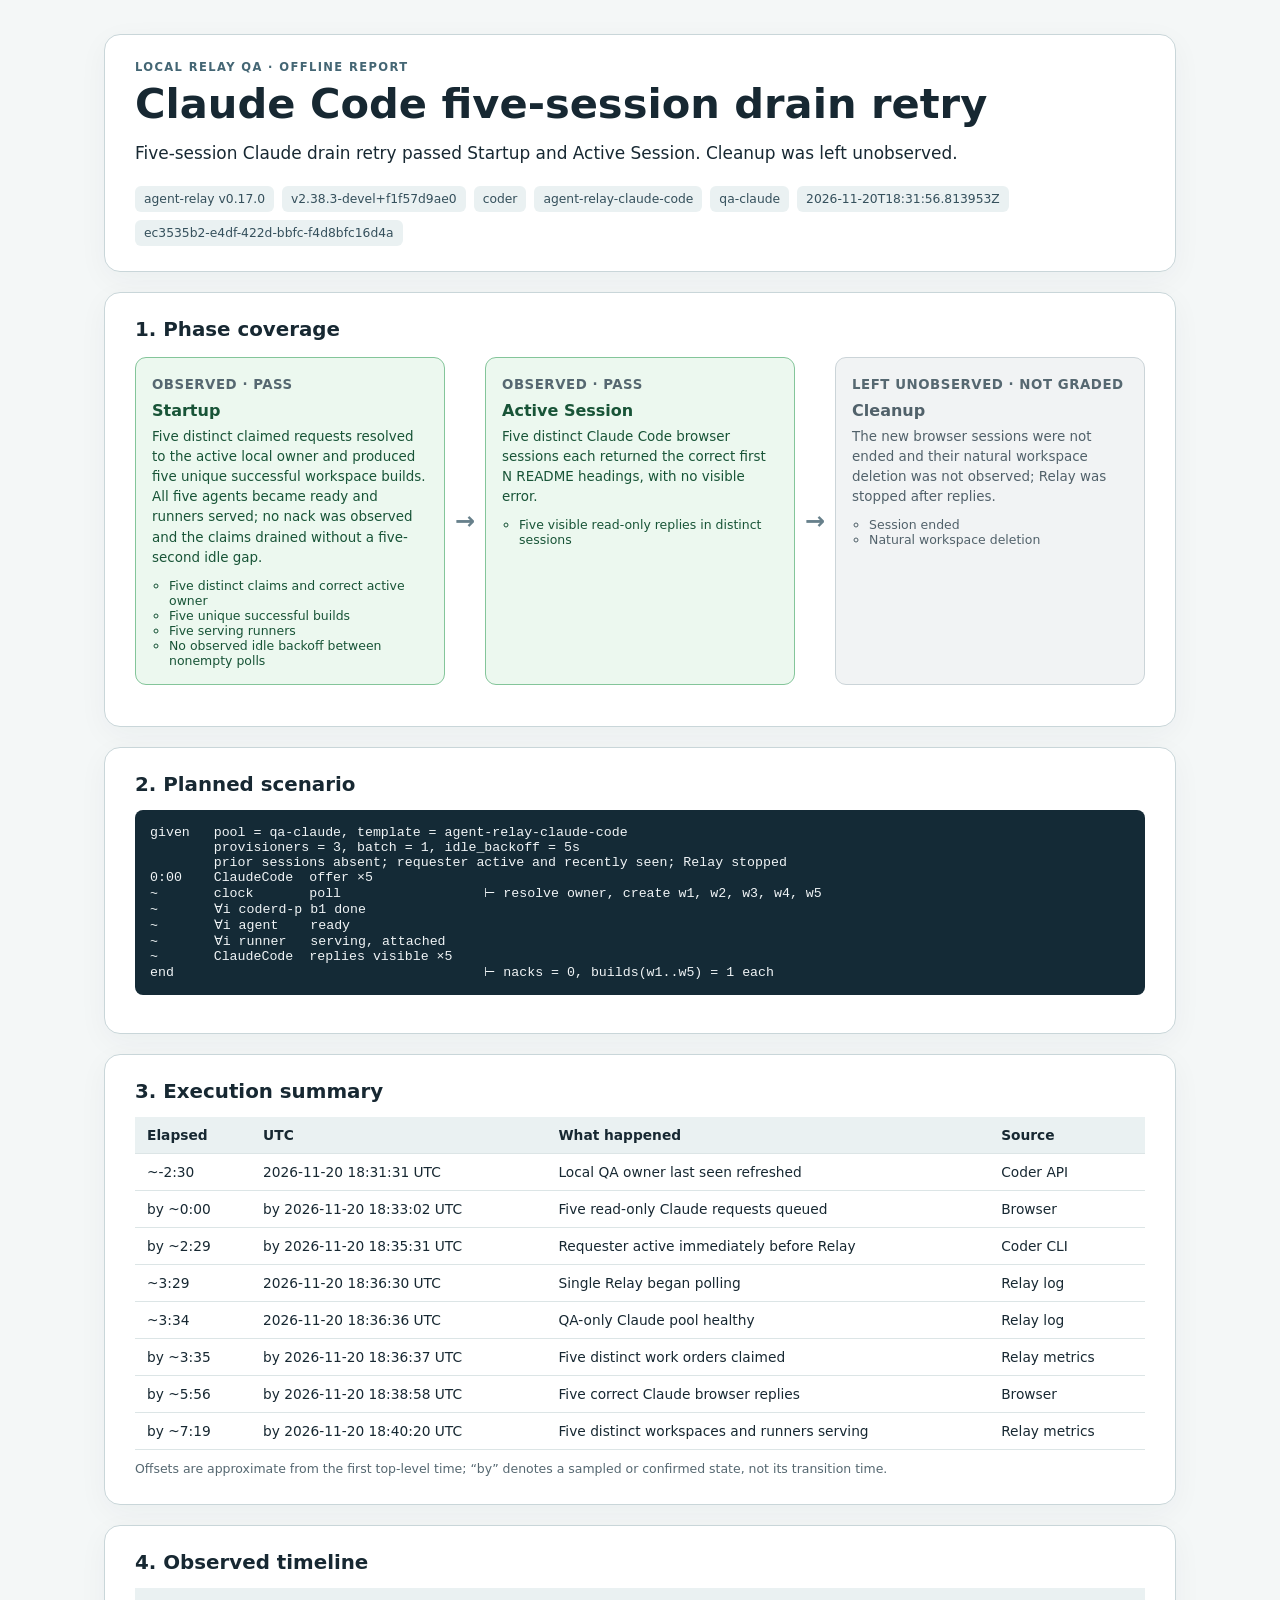
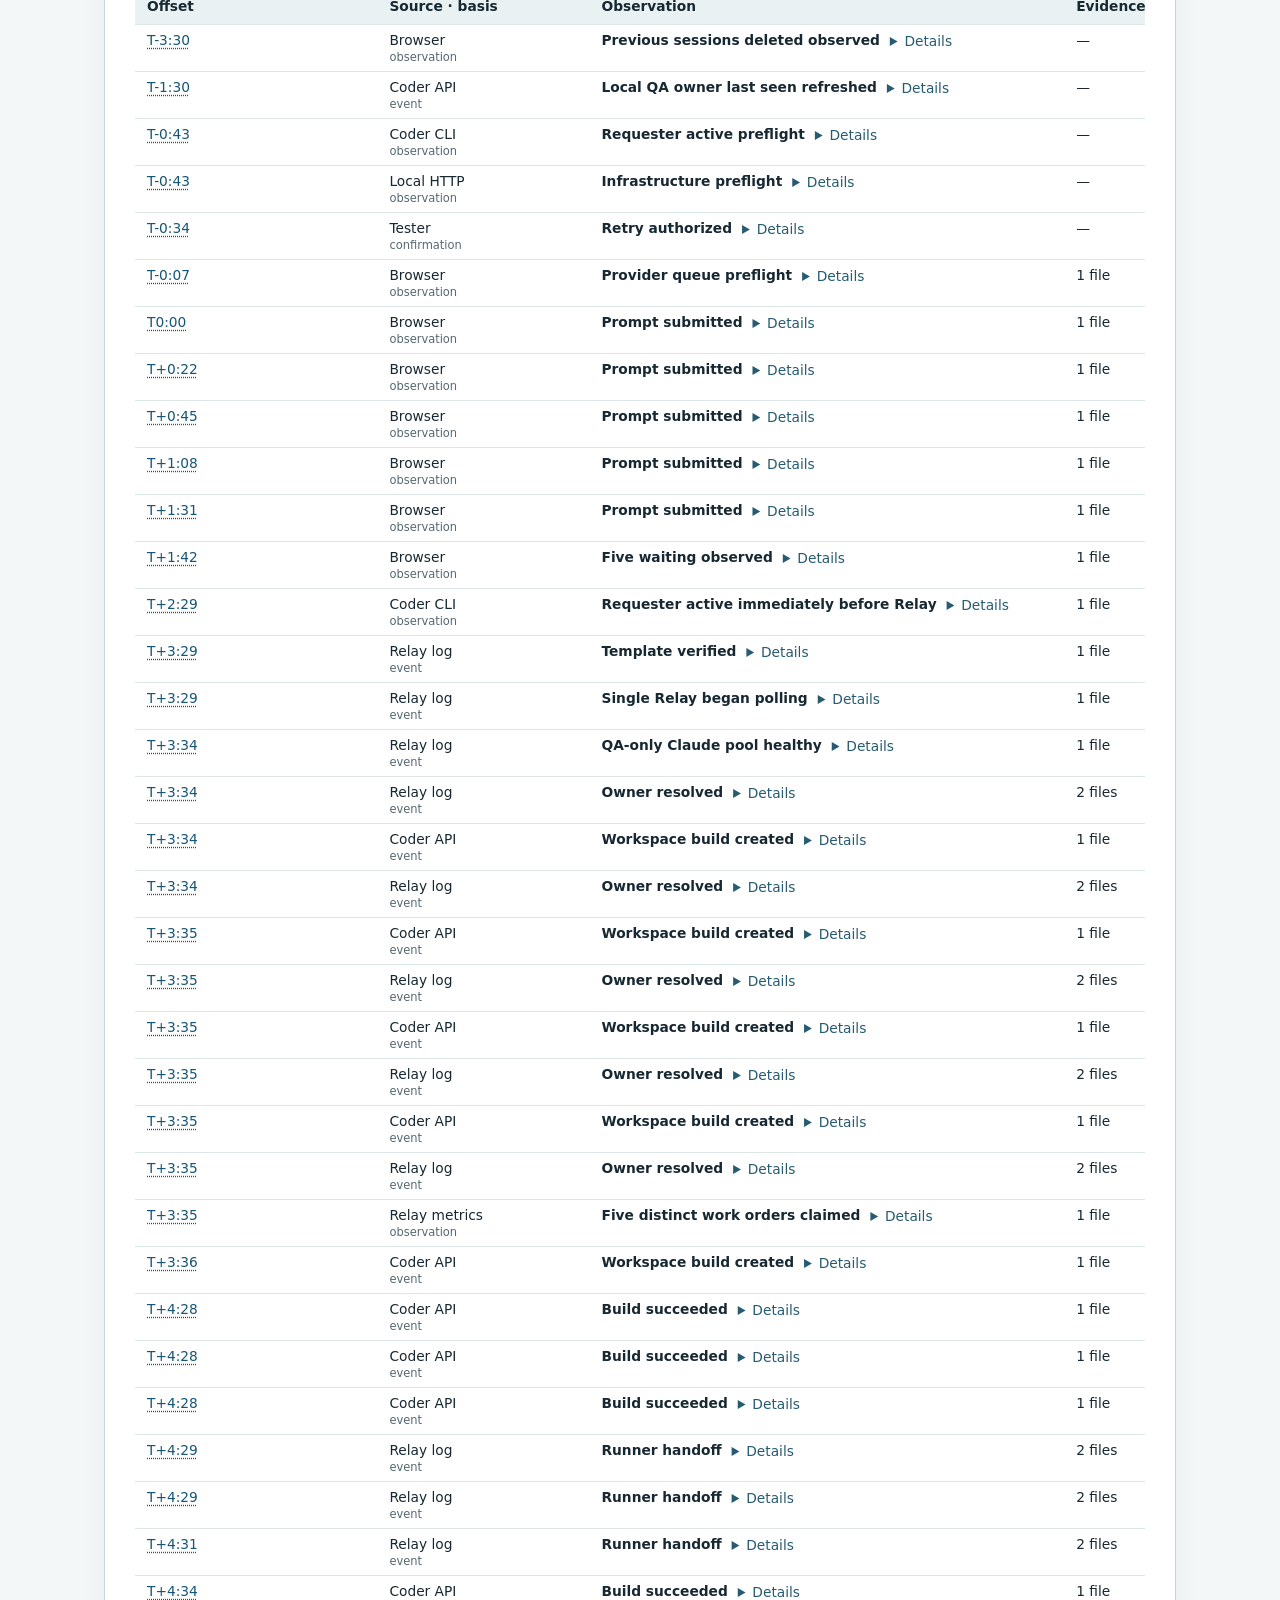
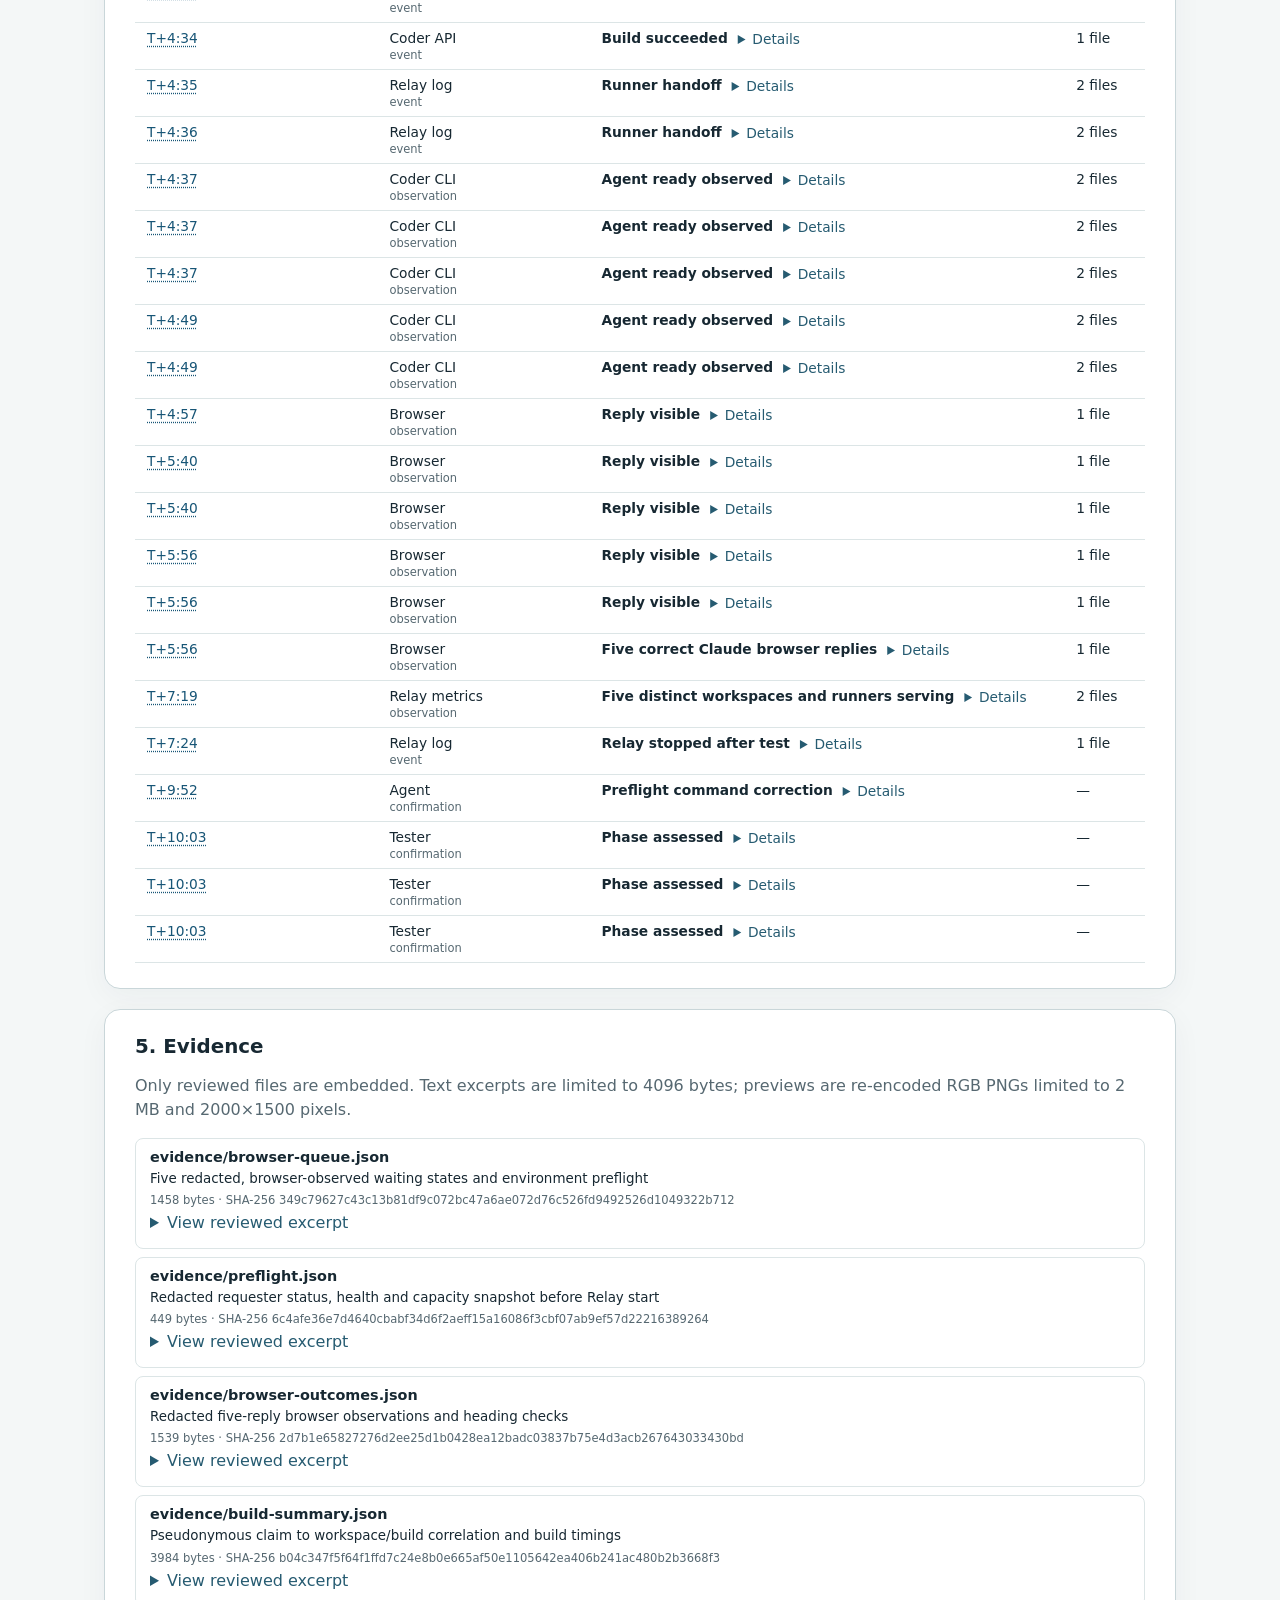
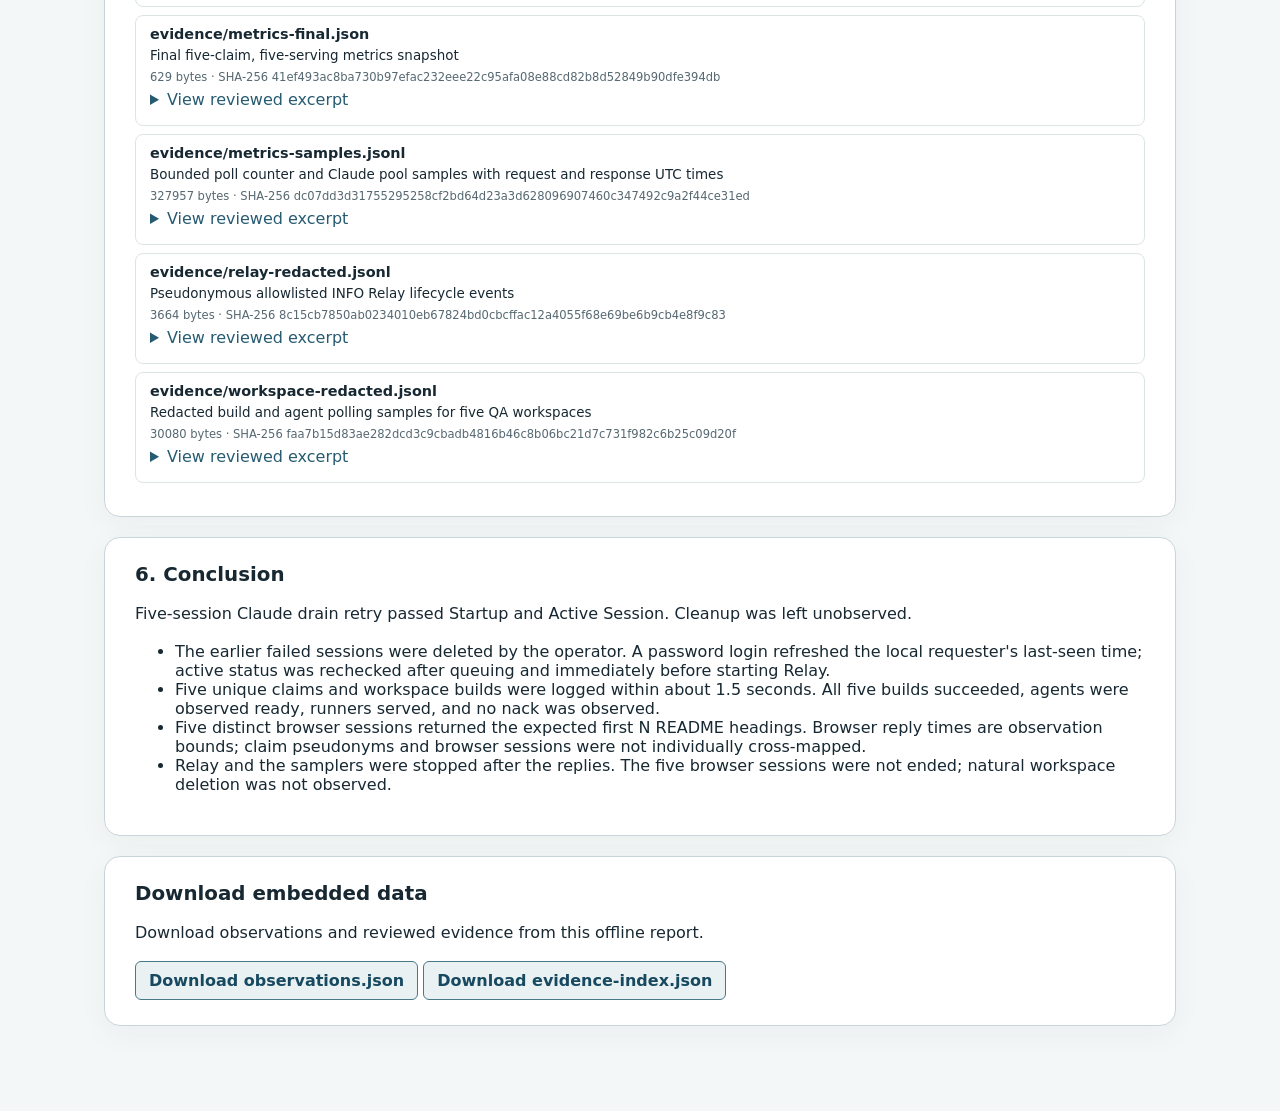
==== local-reports/2026-11-20/steven/ec3535b2-e4df-422d-bbfc-f4d8bfc16d4a/report.html @ 490b318b "test(local-reports): record passing five-session Claude retry Generated by Coder Agents on behalf of" ====
<!doctype html>
<html lang="en">
<head>
<meta charset="utf-8">
<meta name="viewport" content="width=device-width, initial-scale=1">
<meta name="color-scheme" content="light">
<meta http-equiv="Content-Security-Policy" content="default-src 'none'; img-src data:; style-src 'unsafe-inline'; script-src 'unsafe-inline'; connect-src 'none'; base-uri 'none'; form-action 'none'">
<title>Claude Code five-session drain retry · Local Relay QA</title>
<style>
:root{font-family:system-ui,-apple-system,BlinkMacSystemFont,"Segoe UI",sans-serif;color:#172832;background:#f4f7f7}
*{box-sizing:border-box}body{margin:0}main{max-width:1120px;padding:34px 24px 90px;margin:auto}
h1{font-size:clamp(1.8rem,3.5vw,2.6rem);line-height:1.15;margin:.35rem 0}h2{font-size:1.24rem;margin:0 0 14px}h3{font-size:1rem;margin:0 0 8px}p{line-height:1.5}small,.muted{color:#566871}.eyebrow{text-transform:uppercase;letter-spacing:.12em;color:#446674;font-weight:750;font-size:.72rem}
.hero,.panel{border:1px solid #c9d6d9;border-radius:16px;background:#fff;padding:25px 30px;box-shadow:0 8px 30px #1737470b}.panel{margin-top:20px}.lead{font-size:1.06rem;margin:14px 0 0}.meta{display:flex;gap:8px;flex-wrap:wrap;margin-top:19px}.meta span{font-size:.77rem;border-radius:6px;background:#eaf1f2;color:#35505c;padding:6px 9px}
.phase-flow{list-style:none;display:flex;align-items:stretch;gap:10px;padding:0;margin:16px 0}.phase-card{flex:1;min-width:0;padding:16px;border:1px solid;border-radius:11px}.phase-card.pass{background:#ecf8ef;border-color:#84c59a;color:#185437}.phase-card.unobserved{background:#f1f3f4;border-color:#cbd4d8;color:#51616a}.phase-card.warning{background:#fff8e8;border-color:#d5b879;color:#665119}.phase-card.fail{background:#fff0ee;border-color:#de9c94;color:#812d26}.phase-card h3{margin:8px 0 7px}.phase-card p{margin:0 0 10px;font-size:.84rem}.phase-card ul{padding-left:17px;margin:5px 0 0;font-size:.78rem}.phase-card small{text-transform:uppercase;font-weight:700;letter-spacing:.04em}.phase-arrow{align-self:center;color:#67808b;font-size:1.5rem;font-weight:700}
pre{white-space:pre-wrap;overflow-wrap:anywhere;padding:15px;border-radius:8px;background:#edf2f3;font-size:.83rem}.spec{background:#142a36;color:#f0f4f6}.spec-unobserved{display:block;margin:4px -8px 0;padding:6px 8px 6px 4px;background:#344550;border-left:4px solid #b4c5ce}.table-wrap{overflow-x:auto}table{width:100%;border-collapse:collapse;min-width:680px;font-size:.86rem}th{text-align:left;background:#eaf1f2}th,td{padding:10px 12px;border-bottom:1px solid #dce5e6;vertical-align:top}td.time{font-variant-numeric:tabular-nums;white-space:nowrap}details{margin:6px 0}details summary{cursor:pointer;color:#265b71}details p{font-size:.83rem;margin:8px 0;overflow-wrap:anywhere}.timeline-table{table-layout:fixed;min-width:920px}.timeline-table td{padding:7px 12px;overflow-wrap:anywhere}.timeline-table td.time{white-space:nowrap}.timeline-table time{color:#175576;cursor:help;text-decoration:underline dotted;text-underline-offset:3px}.timeline-table details{display:inline-block;margin:0 0 0 10px;vertical-align:middle}.timeline-table details[open]{display:block;margin:7px 0 0}.evidence-item{border:1px solid #dce5e6;border-radius:8px;padding:10px 14px;margin:8px 0;overflow-wrap:anywhere}.evidence-item h3{margin:0 0 4px;font-size:.9rem}.evidence-item p{margin:4px 0;font-size:.84rem}.evidence-item .hash{display:block;font-size:.72rem;overflow-wrap:anywhere}.evidence-item img{display:block;max-width:100%;max-height:400px;height:auto;object-fit:contain;margin-top:8px}.evidence-item pre{max-height:360px;overflow:auto}.timing-note{font-size:.78rem;color:#566871;margin:10px 0 0}.button{border:1px solid #497889;border-radius:6px;background:#eaf1f2;color:#174960;font:inherit;font-weight:650;padding:9px 13px;cursor:pointer}.button:focus-visible{outline:3px solid #db9c13;outline-offset:2px}
@media(max-width:760px){main{padding:16px 12px 40px}.hero,.panel{padding:18px}.phase-flow{flex-direction:column}.phase-arrow{transform:rotate(90deg)}}
</style>
</head>
<body><main>
<header class="hero"><div class="eyebrow">Local Relay QA · offline report</div><h1>Claude Code five-session drain retry</h1><p class="lead">Five-session Claude drain retry passed Startup and Active Session. Cleanup was left unobserved.</p><div class="meta"><span>agent-relay v0.17.0</span><span>v2.38.3-devel+f1f57d9ae0</span><span>coder</span><span>agent-relay-claude-code</span><span>qa-claude</span><span>2026-11-20T18:31:56.813953Z</span><span>ec3535b2-e4df-422d-bbfc-f4d8bfc16d4a</span></div></header>
<section class="panel" aria-labelledby="phases-title"><h2 id="phases-title">1. Phase coverage</h2><ol class="phase-flow"><li class="phase-card pass"><small>observed · Pass</small><h3>Startup</h3><p>Five distinct claimed requests resolved to the active local owner and produced five unique successful workspace builds. All five agents became ready and runners served; no nack was observed and the claims drained without a five-second idle gap.</p><ul><li>Five distinct claims and correct active owner</li><li>Five unique successful builds</li><li>Five serving runners</li><li>No observed idle backoff between nonempty polls</li></ul></li>
<li class="phase-arrow" aria-hidden="true">→</li>
<li class="phase-card pass"><small>observed · Pass</small><h3>Active Session</h3><p>Five distinct Claude Code browser sessions each returned the correct first N README headings, with no visible error.</p><ul><li>Five visible read-only replies in distinct sessions</li></ul></li>
<li class="phase-arrow" aria-hidden="true">→</li>
<li class="phase-card unobserved"><small>left unobserved · Not graded</small><h3>Cleanup</h3><p>The new browser sessions were not ended and their natural workspace deletion was not observed; Relay was stopped after replies.</p><ul><li>Session ended</li><li>Natural workspace deletion</li></ul></li></ol></section>
<section class="panel" aria-labelledby="spec-title"><h2 id="spec-title">2. Planned scenario</h2><pre class="spec">given   pool = qa-claude, template = agent-relay-claude-code
        provisioners = 3, batch = 1, idle_backoff = 5s
        prior sessions absent; requester active and recently seen; Relay stopped
0:00    ClaudeCode  offer ×5
~       clock       poll                  ⊢ resolve owner, create w1, w2, w3, w4, w5
~       ∀i coderd-p b1 done
~       ∀i agent    ready
~       ∀i runner   serving, attached
~       ClaudeCode  replies visible ×5
end                                       ⊢ nacks = 0, builds(w1..w5) = 1 each</pre></section>
<section class="panel" aria-labelledby="execution-title"><h2 id="execution-title">3. Execution summary</h2><div class="table-wrap"><table><thead><tr><th scope="col">Elapsed</th><th scope="col">UTC</th><th scope="col">What happened</th><th scope="col">Source</th></tr></thead><tbody><tr><td>~-2:30</td><td class="time">2026-11-20 18:31:31 UTC</td><td>Local QA owner last seen refreshed</td><td>Coder API</td></tr>
<tr><td>by ~0:00</td><td class="time">by 2026-11-20 18:33:02 UTC</td><td>Five read-only Claude requests queued</td><td>Browser</td></tr>
<tr><td>by ~2:29</td><td class="time">by 2026-11-20 18:35:31 UTC</td><td>Requester active immediately before Relay</td><td>Coder CLI</td></tr>
<tr><td>~3:29</td><td class="time">2026-11-20 18:36:30 UTC</td><td>Single Relay began polling</td><td>Relay log</td></tr>
<tr><td>~3:34</td><td class="time">2026-11-20 18:36:36 UTC</td><td>QA-only Claude pool healthy</td><td>Relay log</td></tr>
<tr><td>by ~3:35</td><td class="time">by 2026-11-20 18:36:37 UTC</td><td>Five distinct work orders claimed</td><td>Relay metrics</td></tr>
<tr><td>by ~5:56</td><td class="time">by 2026-11-20 18:38:58 UTC</td><td>Five correct Claude browser replies</td><td>Browser</td></tr>
<tr><td>by ~7:19</td><td class="time">by 2026-11-20 18:40:20 UTC</td><td>Five distinct workspaces and runners serving</td><td>Relay metrics</td></tr></tbody></table></div><p class="timing-note">Offsets are approximate from the first top-level time; “by” denotes a sampled or confirmed state, not its transition time.</p></section>
<section class="panel" aria-labelledby="timeline-title"><h2 id="timeline-title">4. Observed timeline</h2><div class="table-wrap"><table class="timeline-table"><colgroup><col style="width:24%"><col style="width:21%"><col style="width:47%"><col style="width:8%"></colgroup><thead><tr><th scope="col">Offset</th><th scope="col">Source · basis</th><th scope="col">Observation</th><th scope="col">Evidence</th></tr></thead><tbody><tr><td class="time"><time datetime="2026-11-20T18:29:32Z" title="2026-11-20T18:29:32Z" aria-label="T-3:30, observation timestamp 2026-11-20T18:29:32Z">T-3:30</time></td><td class="source">Browser<br><small>observation</small></td><td><strong>Previous sessions deleted observed</strong><details><summary>Details</summary><p>Operator reported deleting the five prior failed sessions; full unfiltered Active list showed zero sessions, Archived list contained only one unrelated older session. Provider queue API was not inspected.</p><p>Evidence: No separate artifact</p><p>Source at: 2026-11-20T18:29:32Z</p><p>Recorded at: 2026-11-20T18:32:18.743858Z</p><p>Source key: browser_gui</p></details></td><td class="evidence-count">—</td></tr>
<tr><td class="time"><time datetime="2026-11-20T18:31:31.507006Z" title="2026-11-20T18:31:31.507006Z" aria-label="T-1:30, event timestamp 2026-11-20T18:31:31.507006Z">T-1:30</time></td><td class="source">Coder API<br><small>event</small></td><td><strong>Local QA owner last seen refreshed</strong><details><summary>Details</summary><p>A local-only generated password reset and password login activated the dormant QA user and updated last_seen_at; ephemeral login session logged out without exposing credentials.</p><p>Evidence: No separate artifact</p><p>Source at: 2026-11-20T18:31:31.507006Z</p><p>Recorded at: 2026-11-20T18:32:18.845179Z</p><p>Source key: coder_api</p></details></td><td class="evidence-count">—</td></tr>
<tr><td class="time"><time datetime="2026-11-20T18:32:18.945110Z" title="2026-11-20T18:32:18.945110Z" aria-label="T-0:43, observation timestamp 2026-11-20T18:32:18.945110Z">T-0:43</time></td><td class="source">Coder CLI<br><small>observation</small></td><td><strong>Requester active preflight</strong><details><summary>Details</summary><p>Local QA requester status active, last_seen_at less than three minutes old, member of coder organization; exact status observation time is this record time.</p><p>Evidence: No separate artifact</p><p>Source at: 2026-11-20T18:32:18.945110Z</p><p>Recorded at: 2026-11-20T18:32:18.945110Z</p><p>Source key: coder_cli</p></details></td><td class="evidence-count">—</td></tr>
<tr><td class="time"><time datetime="2026-11-20T18:32:19.043933Z" title="2026-11-20T18:32:19.043933Z" aria-label="T-0:43, observation timestamp 2026-11-20T18:32:19.043933Z">T-0:43</time></td><td class="source">Local HTTP<br><small>observation</small></td><td><strong>Infrastructure preflight</strong><details><summary>Details</summary><p>Local coderd healthz HTTP 200, three idle Docker provisioners, zero QA template workspaces, v0.17.0 release binary checksum verified; Relay remains stopped.</p><p>Evidence: No separate artifact</p><p>Source at: 2026-11-20T18:32:19.043933Z</p><p>Recorded at: 2026-11-20T18:32:19.043933Z</p><p>Source key: local_http</p></details></td><td class="evidence-count">—</td></tr>
<tr><td class="time"><time datetime="2026-11-20T18:32:27.760256Z" title="2026-11-20T18:32:27.760256Z" aria-label="T-0:34, confirmation timestamp 2026-11-20T18:32:27.760256Z">T-0:34</time></td><td class="source">Tester<br><small>confirmation</small></td><td><strong>Retry authorized</strong><details><summary>Details</summary><p>Steven requested a repeat five-session QA run after the dormant-owner failure, authorized stopping prior failed sessions, deleted those sessions himself, and approved resetting and logging in as the local QA user.</p><p>Evidence: No separate artifact</p><p>Source at: 2026-11-20T18:32:27.760256Z</p><p>Recorded at: 2026-11-20T18:32:27.760256Z</p><p>Source key: tester</p></details></td><td class="evidence-count">—</td></tr>
<tr><td class="time"><time datetime="2026-11-20T18:32:55Z" title="2026-11-20T18:32:55Z" aria-label="T-0:07, observation timestamp 2026-11-20T18:32:55Z">T-0:07</time></td><td class="source">Browser<br><small>observation</small></td><td><strong>Provider queue preflight</strong><details><summary>Details</summary><p>Unfiltered browser session list showed no active sessions; Steven-Testing and QA repository main selected, Relay stopped.</p><p>Evidence: evidence/browser-queue.json</p><p>Source at: 2026-11-20T18:32:55Z</p><p>Recorded at: 2026-11-20T18:35:19.266597Z</p><p>Source key: browser_gui</p></details></td><td class="evidence-count">1 file</td></tr>
<tr><td class="time"><time datetime="2026-11-20T18:33:02Z" title="2026-11-20T18:33:02Z" aria-label="T0:00, observation timestamp 2026-11-20T18:33:02Z">T0:00</time></td><td class="source">Browser<br><small>observation</small></td><td><strong>Prompt submitted</strong><details><summary>Details</summary><p>Read-only README heading request S1 was waiting by this browser observation; exact submission and provider receipt unknown.</p><p>Evidence: evidence/browser-queue.json</p><p>Source at: 2026-11-20T18:33:02Z</p><p>Recorded at: 2026-11-20T18:35:19.369604Z</p><p>Source key: browser_gui</p></details></td><td class="evidence-count">1 file</td></tr>
<tr><td class="time"><time datetime="2026-11-20T18:33:24Z" title="2026-11-20T18:33:24Z" aria-label="T+0:22, observation timestamp 2026-11-20T18:33:24Z">T+0:22</time></td><td class="source">Browser<br><small>observation</small></td><td><strong>Prompt submitted</strong><details><summary>Details</summary><p>Read-only README heading request S2 was waiting by this browser observation; exact submission and provider receipt unknown.</p><p>Evidence: evidence/browser-queue.json</p><p>Source at: 2026-11-20T18:33:24Z</p><p>Recorded at: 2026-11-20T18:35:19.472815Z</p><p>Source key: browser_gui</p></details></td><td class="evidence-count">1 file</td></tr>
<tr><td class="time"><time datetime="2026-11-20T18:33:47Z" title="2026-11-20T18:33:47Z" aria-label="T+0:45, observation timestamp 2026-11-20T18:33:47Z">T+0:45</time></td><td class="source">Browser<br><small>observation</small></td><td><strong>Prompt submitted</strong><details><summary>Details</summary><p>Read-only README heading request S3 was waiting by this browser observation; exact submission and provider receipt unknown.</p><p>Evidence: evidence/browser-queue.json</p><p>Source at: 2026-11-20T18:33:47Z</p><p>Recorded at: 2026-11-20T18:35:19.579105Z</p><p>Source key: browser_gui</p></details></td><td class="evidence-count">1 file</td></tr>
<tr><td class="time"><time datetime="2026-11-20T18:34:10Z" title="2026-11-20T18:34:10Z" aria-label="T+1:08, observation timestamp 2026-11-20T18:34:10Z">T+1:08</time></td><td class="source">Browser<br><small>observation</small></td><td><strong>Prompt submitted</strong><details><summary>Details</summary><p>Read-only README heading request S4 was waiting by this browser observation; exact submission and provider receipt unknown.</p><p>Evidence: evidence/browser-queue.json</p><p>Source at: 2026-11-20T18:34:10Z</p><p>Recorded at: 2026-11-20T18:35:19.682246Z</p><p>Source key: browser_gui</p></details></td><td class="evidence-count">1 file</td></tr>
<tr><td class="time"><time datetime="2026-11-20T18:34:33Z" title="2026-11-20T18:34:33Z" aria-label="T+1:31, observation timestamp 2026-11-20T18:34:33Z">T+1:31</time></td><td class="source">Browser<br><small>observation</small></td><td><strong>Prompt submitted</strong><details><summary>Details</summary><p>Read-only README heading request S5 was waiting by this browser observation; exact submission and provider receipt unknown.</p><p>Evidence: evidence/browser-queue.json</p><p>Source at: 2026-11-20T18:34:33Z</p><p>Recorded at: 2026-11-20T18:35:19.783287Z</p><p>Source key: browser_gui</p></details></td><td class="evidence-count">1 file</td></tr>
<tr><td class="time"><time datetime="2026-11-20T18:34:44Z" title="2026-11-20T18:34:44Z" aria-label="T+1:42, observation timestamp 2026-11-20T18:34:44Z">T+1:42</time></td><td class="source">Browser<br><small>observation</small></td><td><strong>Five waiting observed</strong><details><summary>Details</summary><p>Browser showed five distinct new QA sessions waiting while Relay was stopped; no sixth request submitted.</p><p>Evidence: evidence/browser-queue.json</p><p>Source at: 2026-11-20T18:34:44Z</p><p>Recorded at: 2026-11-20T18:35:19.885560Z</p><p>Source key: browser_gui</p></details></td><td class="evidence-count">1 file</td></tr>
<tr><td class="time"><time datetime="2026-11-20T18:35:31.498471Z" title="2026-11-20T18:35:31.498471Z" aria-label="T+2:29, observation timestamp 2026-11-20T18:35:31.498471Z">T+2:29</time></td><td class="source">Coder CLI<br><small>observation</small></td><td><strong>Requester active immediately before Relay</strong><details><summary>Details</summary><p>After queuing five requests, local requester remained active with a last-seen timestamp 240 seconds old; coderd health 200, three provisioners idle, zero QA workspaces and Relay port closed.</p><p>Evidence: evidence/preflight.json</p><p>Source at: 2026-11-20T18:35:31.498471Z</p><p>Recorded at: 2026-11-20T18:35:42.062431Z</p><p>Source key: coder_cli</p></details></td><td class="evidence-count">1 file</td></tr>
<tr><td class="time"><time datetime="2026-11-20T18:36:30.745698545Z" title="2026-11-20T18:36:30.745698545Z" aria-label="T+3:29, event timestamp 2026-11-20T18:36:30.745698545Z">T+3:29</time></td><td class="source">Relay log<br><small>event</small></td><td><strong>Template verified</strong><details><summary>Details</summary><p>template verified, polling on QA-only Claude pool.</p><p>Evidence: evidence/relay-redacted.jsonl</p><p>Source at: 2026-11-20T18:36:30.745698545Z</p><p>Recorded at: 2026-11-20T18:42:50.538761Z</p><p>Source key: relay_log</p></details></td><td class="evidence-count">1 file</td></tr>
<tr><td class="time"><time datetime="2026-11-20T18:36:30.745757142Z" title="2026-11-20T18:36:30.745757142Z" aria-label="T+3:29, event timestamp 2026-11-20T18:36:30.745757142Z">T+3:29</time></td><td class="source">Relay log<br><small>event</small></td><td><strong>Single Relay began polling</strong><details><summary>Details</summary><p>poll loop started on QA-only Claude pool.</p><p>Evidence: evidence/relay-redacted.jsonl</p><p>Source at: 2026-11-20T18:36:30.745757142Z</p><p>Recorded at: 2026-11-20T18:42:50.652764Z</p><p>Source key: relay_log</p></details></td><td class="evidence-count">1 file</td></tr>
<tr><td class="time"><time datetime="2026-11-20T18:36:36.008616306Z" title="2026-11-20T18:36:36.008616306Z" aria-label="T+3:34, event timestamp 2026-11-20T18:36:36.008616306Z">T+3:34</time></td><td class="source">Relay log<br><small>event</small></td><td><strong>QA-only Claude pool healthy</strong><details><summary>Details</summary><p>pool secret accepted, pool serving on QA-only Claude pool.</p><p>Evidence: evidence/relay-redacted.jsonl</p><p>Source at: 2026-11-20T18:36:36.008616306Z</p><p>Recorded at: 2026-11-20T18:42:50.769402Z</p><p>Source key: relay_log</p></details></td><td class="evidence-count">1 file</td></tr>
<tr><td class="time"><time datetime="2026-11-20T18:36:36.073652338Z" title="2026-11-20T18:36:36.073652338Z" aria-label="T+3:34, event timestamp 2026-11-20T18:36:36.073652338Z">T+3:34</time></td><td class="source">Relay log<br><small>event</small></td><td><strong>Owner resolved</strong><details><summary>Details</summary><p>claim-1 resolved to the active local QA requester.</p><p>Evidence: evidence/relay-redacted.jsonl, evidence/build-summary.json</p><p>Source at: 2026-11-20T18:36:36.073652338Z</p><p>Recorded at: 2026-11-20T18:42:51.004335Z</p><p>Source key: relay_log</p></details></td><td class="evidence-count">2 files</td></tr>
<tr><td class="time"><time datetime="2026-11-20T18:36:36.187696Z" title="2026-11-20T18:36:36.187696Z" aria-label="T+3:34, event timestamp 2026-11-20T18:36:36.187696Z">T+3:34</time></td><td class="source">Coder API<br><small>event</small></td><td><strong>Workspace build created</strong><details><summary>Details</summary><p>claim-1 created one unique correctly owned start build; tagged image digest is registered in build summary.</p><p>Evidence: evidence/build-summary.json</p><p>Source at: 2026-11-20T18:36:36.187696Z</p><p>Recorded at: 2026-11-20T18:42:51.110425Z</p><p>Source key: coder_api</p></details></td><td class="evidence-count">1 file</td></tr>
<tr><td class="time"><time datetime="2026-11-20T18:36:36.395506003Z" title="2026-11-20T18:36:36.395506003Z" aria-label="T+3:34, event timestamp 2026-11-20T18:36:36.395506003Z">T+3:34</time></td><td class="source">Relay log<br><small>event</small></td><td><strong>Owner resolved</strong><details><summary>Details</summary><p>claim-2 resolved to the active local QA requester.</p><p>Evidence: evidence/relay-redacted.jsonl, evidence/build-summary.json</p><p>Source at: 2026-11-20T18:36:36.395506003Z</p><p>Recorded at: 2026-11-20T18:42:51.550392Z</p><p>Source key: relay_log</p></details></td><td class="evidence-count">2 files</td></tr>
<tr><td class="time"><time datetime="2026-11-20T18:36:36.516835Z" title="2026-11-20T18:36:36.516835Z" aria-label="T+3:35, event timestamp 2026-11-20T18:36:36.516835Z">T+3:35</time></td><td class="source">Coder API<br><small>event</small></td><td><strong>Workspace build created</strong><details><summary>Details</summary><p>claim-2 created one unique correctly owned start build; tagged image digest is registered in build summary.</p><p>Evidence: evidence/build-summary.json</p><p>Source at: 2026-11-20T18:36:36.516835Z</p><p>Recorded at: 2026-11-20T18:42:51.653797Z</p><p>Source key: coder_api</p></details></td><td class="evidence-count">1 file</td></tr>
<tr><td class="time"><time datetime="2026-11-20T18:36:36.766591571Z" title="2026-11-20T18:36:36.766591571Z" aria-label="T+3:35, event timestamp 2026-11-20T18:36:36.766591571Z">T+3:35</time></td><td class="source">Relay log<br><small>event</small></td><td><strong>Owner resolved</strong><details><summary>Details</summary><p>claim-3 resolved to the active local QA requester.</p><p>Evidence: evidence/relay-redacted.jsonl, evidence/build-summary.json</p><p>Source at: 2026-11-20T18:36:36.766591571Z</p><p>Recorded at: 2026-11-20T18:42:52.054178Z</p><p>Source key: relay_log</p></details></td><td class="evidence-count">2 files</td></tr>
<tr><td class="time"><time datetime="2026-11-20T18:36:36.888595Z" title="2026-11-20T18:36:36.888595Z" aria-label="T+3:35, event timestamp 2026-11-20T18:36:36.888595Z">T+3:35</time></td><td class="source">Coder API<br><small>event</small></td><td><strong>Workspace build created</strong><details><summary>Details</summary><p>claim-3 created one unique correctly owned start build; tagged image digest is registered in build summary.</p><p>Evidence: evidence/build-summary.json</p><p>Source at: 2026-11-20T18:36:36.888595Z</p><p>Recorded at: 2026-11-20T18:42:52.156361Z</p><p>Source key: coder_api</p></details></td><td class="evidence-count">1 file</td></tr>
<tr><td class="time"><time datetime="2026-11-20T18:36:37.119876816Z" title="2026-11-20T18:36:37.119876816Z" aria-label="T+3:35, event timestamp 2026-11-20T18:36:37.119876816Z">T+3:35</time></td><td class="source">Relay log<br><small>event</small></td><td><strong>Owner resolved</strong><details><summary>Details</summary><p>claim-4 resolved to the active local QA requester.</p><p>Evidence: evidence/relay-redacted.jsonl, evidence/build-summary.json</p><p>Source at: 2026-11-20T18:36:37.119876816Z</p><p>Recorded at: 2026-11-20T18:42:52.563856Z</p><p>Source key: relay_log</p></details></td><td class="evidence-count">2 files</td></tr>
<tr><td class="time"><time datetime="2026-11-20T18:36:37.238073Z" title="2026-11-20T18:36:37.238073Z" aria-label="T+3:35, event timestamp 2026-11-20T18:36:37.238073Z">T+3:35</time></td><td class="source">Coder API<br><small>event</small></td><td><strong>Workspace build created</strong><details><summary>Details</summary><p>claim-4 created one unique correctly owned start build; tagged image digest is registered in build summary.</p><p>Evidence: evidence/build-summary.json</p><p>Source at: 2026-11-20T18:36:37.238073Z</p><p>Recorded at: 2026-11-20T18:42:52.668526Z</p><p>Source key: coder_api</p></details></td><td class="evidence-count">1 file</td></tr>
<tr><td class="time"><time datetime="2026-11-20T18:36:37.458985115Z" title="2026-11-20T18:36:37.458985115Z" aria-label="T+3:35, event timestamp 2026-11-20T18:36:37.458985115Z">T+3:35</time></td><td class="source">Relay log<br><small>event</small></td><td><strong>Owner resolved</strong><details><summary>Details</summary><p>claim-5 resolved to the active local QA requester.</p><p>Evidence: evidence/relay-redacted.jsonl, evidence/build-summary.json</p><p>Source at: 2026-11-20T18:36:37.458985115Z</p><p>Recorded at: 2026-11-20T18:42:53.062898Z</p><p>Source key: relay_log</p></details></td><td class="evidence-count">2 files</td></tr>
<tr><td class="time"><time datetime="2026-11-20T18:36:37.499952Z" title="2026-11-20T18:36:37.499952Z" aria-label="T+3:35, observation timestamp 2026-11-20T18:36:37.499952Z">T+3:35</time></td><td class="source">Relay metrics<br><small>observation</small></td><td><strong>Five distinct work orders claimed</strong><details><summary>Details</summary><p>Claim counter reached five after consecutive nonempty polls; first-to-fifth counter response bounds span about 1.43 s. This does not measure exact HTTP poll times.</p><p>Evidence: evidence/metrics-samples.jsonl</p><p>Source at: 2026-11-20T18:36:37.499952Z</p><p>Recorded at: 2026-11-20T18:42:50.896664Z</p><p>Source key: relay_metrics</p></details></td><td class="evidence-count">1 file</td></tr>
<tr><td class="time"><time datetime="2026-11-20T18:36:37.562139Z" title="2026-11-20T18:36:37.562139Z" aria-label="T+3:36, event timestamp 2026-11-20T18:36:37.562139Z">T+3:36</time></td><td class="source">Coder API<br><small>event</small></td><td><strong>Workspace build created</strong><details><summary>Details</summary><p>claim-5 created one unique correctly owned start build; tagged image digest is registered in build summary.</p><p>Evidence: evidence/build-summary.json</p><p>Source at: 2026-11-20T18:36:37.562139Z</p><p>Recorded at: 2026-11-20T18:42:53.159280Z</p><p>Source key: coder_api</p></details></td><td class="evidence-count">1 file</td></tr>
<tr><td class="time"><time datetime="2026-11-20T18:37:30.315503Z" title="2026-11-20T18:37:30.315503Z" aria-label="T+4:28, event timestamp 2026-11-20T18:37:30.315503Z">T+4:28</time></td><td class="source">Coder API<br><small>event</small></td><td><strong>Build succeeded</strong><details><summary>Details</summary><p>claim-3 provisioner job completed; build-created to job-completed took 53.427 s, not the agent-ready duration.</p><p>Evidence: evidence/build-summary.json</p><p>Source at: 2026-11-20T18:37:30.315503Z</p><p>Recorded at: 2026-11-20T18:42:52.262649Z</p><p>Source key: coder_api</p></details></td><td class="evidence-count">1 file</td></tr>
<tr><td class="time"><time datetime="2026-11-20T18:37:30.322392Z" title="2026-11-20T18:37:30.322392Z" aria-label="T+4:28, event timestamp 2026-11-20T18:37:30.322392Z">T+4:28</time></td><td class="source">Coder API<br><small>event</small></td><td><strong>Build succeeded</strong><details><summary>Details</summary><p>claim-2 provisioner job completed; build-created to job-completed took 53.806 s, not the agent-ready duration.</p><p>Evidence: evidence/build-summary.json</p><p>Source at: 2026-11-20T18:37:30.322392Z</p><p>Recorded at: 2026-11-20T18:42:51.750991Z</p><p>Source key: coder_api</p></details></td><td class="evidence-count">1 file</td></tr>
<tr><td class="time"><time datetime="2026-11-20T18:37:30.336794Z" title="2026-11-20T18:37:30.336794Z" aria-label="T+4:28, event timestamp 2026-11-20T18:37:30.336794Z">T+4:28</time></td><td class="source">Coder API<br><small>event</small></td><td><strong>Build succeeded</strong><details><summary>Details</summary><p>claim-1 provisioner job completed; build-created to job-completed took 54.149 s, not the agent-ready duration.</p><p>Evidence: evidence/build-summary.json</p><p>Source at: 2026-11-20T18:37:30.336794Z</p><p>Recorded at: 2026-11-20T18:42:51.221633Z</p><p>Source key: coder_api</p></details></td><td class="evidence-count">1 file</td></tr>
<tr><td class="time"><time datetime="2026-11-20T18:37:30.663354273Z" title="2026-11-20T18:37:30.663354273Z" aria-label="T+4:29, event timestamp 2026-11-20T18:37:30.663354273Z">T+4:29</time></td><td class="source">Relay log<br><small>event</small></td><td><strong>Runner handoff</strong><details><summary>Details</summary><p>claim-2 build completed and Relay handed off to the runner.</p><p>Evidence: evidence/relay-redacted.jsonl, evidence/build-summary.json</p><p>Source at: 2026-11-20T18:37:30.663354273Z</p><p>Recorded at: 2026-11-20T18:42:51.848906Z</p><p>Source key: relay_log</p></details></td><td class="evidence-count">2 files</td></tr>
<tr><td class="time"><time datetime="2026-11-20T18:37:30.963365818Z" title="2026-11-20T18:37:30.963365818Z" aria-label="T+4:29, event timestamp 2026-11-20T18:37:30.963365818Z">T+4:29</time></td><td class="source">Relay log<br><small>event</small></td><td><strong>Runner handoff</strong><details><summary>Details</summary><p>claim-3 build completed and Relay handed off to the runner.</p><p>Evidence: evidence/relay-redacted.jsonl, evidence/build-summary.json</p><p>Source at: 2026-11-20T18:37:30.963365818Z</p><p>Recorded at: 2026-11-20T18:42:52.368008Z</p><p>Source key: relay_log</p></details></td><td class="evidence-count">2 files</td></tr>
<tr><td class="time"><time datetime="2026-11-20T18:37:33.273405719Z" title="2026-11-20T18:37:33.273405719Z" aria-label="T+4:31, event timestamp 2026-11-20T18:37:33.273405719Z">T+4:31</time></td><td class="source">Relay log<br><small>event</small></td><td><strong>Runner handoff</strong><details><summary>Details</summary><p>claim-1 build completed and Relay handed off to the runner.</p><p>Evidence: evidence/relay-redacted.jsonl, evidence/build-summary.json</p><p>Source at: 2026-11-20T18:37:33.273405719Z</p><p>Recorded at: 2026-11-20T18:42:51.324380Z</p><p>Source key: relay_log</p></details></td><td class="evidence-count">2 files</td></tr>
<tr><td class="time"><time datetime="2026-11-20T18:37:36.292166Z" title="2026-11-20T18:37:36.292166Z" aria-label="T+4:34, event timestamp 2026-11-20T18:37:36.292166Z">T+4:34</time></td><td class="source">Coder API<br><small>event</small></td><td><strong>Build succeeded</strong><details><summary>Details</summary><p>claim-4 provisioner job completed; build-created to job-completed took 59.054 s, not the agent-ready duration.</p><p>Evidence: evidence/build-summary.json</p><p>Source at: 2026-11-20T18:37:36.292166Z</p><p>Recorded at: 2026-11-20T18:42:52.763140Z</p><p>Source key: coder_api</p></details></td><td class="evidence-count">1 file</td></tr>
<tr><td class="time"><time datetime="2026-11-20T18:37:36.434904Z" title="2026-11-20T18:37:36.434904Z" aria-label="T+4:34, event timestamp 2026-11-20T18:37:36.434904Z">T+4:34</time></td><td class="source">Coder API<br><small>event</small></td><td><strong>Build succeeded</strong><details><summary>Details</summary><p>claim-5 provisioner job completed; build-created to job-completed took 58.873 s, not the agent-ready duration.</p><p>Evidence: evidence/build-summary.json</p><p>Source at: 2026-11-20T18:37:36.434904Z</p><p>Recorded at: 2026-11-20T18:42:53.268814Z</p><p>Source key: coder_api</p></details></td><td class="evidence-count">1 file</td></tr>
<tr><td class="time"><time datetime="2026-11-20T18:37:37.313360434Z" title="2026-11-20T18:37:37.313360434Z" aria-label="T+4:35, event timestamp 2026-11-20T18:37:37.313360434Z">T+4:35</time></td><td class="source">Relay log<br><small>event</small></td><td><strong>Runner handoff</strong><details><summary>Details</summary><p>claim-4 build completed and Relay handed off to the runner.</p><p>Evidence: evidence/relay-redacted.jsonl, evidence/build-summary.json</p><p>Source at: 2026-11-20T18:37:37.313360434Z</p><p>Recorded at: 2026-11-20T18:42:52.859537Z</p><p>Source key: relay_log</p></details></td><td class="evidence-count">2 files</td></tr>
<tr><td class="time"><time datetime="2026-11-20T18:37:37.636971305Z" title="2026-11-20T18:37:37.636971305Z" aria-label="T+4:36, event timestamp 2026-11-20T18:37:37.636971305Z">T+4:36</time></td><td class="source">Relay log<br><small>event</small></td><td><strong>Runner handoff</strong><details><summary>Details</summary><p>claim-5 build completed and Relay handed off to the runner.</p><p>Evidence: evidence/relay-redacted.jsonl, evidence/build-summary.json</p><p>Source at: 2026-11-20T18:37:37.636971305Z</p><p>Recorded at: 2026-11-20T18:42:53.365201Z</p><p>Source key: relay_log</p></details></td><td class="evidence-count">2 files</td></tr>
<tr><td class="time"><time datetime="2026-11-20T18:37:38.985732Z" title="2026-11-20T18:37:38.985732Z" aria-label="T+4:37, observation timestamp 2026-11-20T18:37:38.985732Z">T+4:37</time></td><td class="source">Coder CLI<br><small>observation</small></td><td><strong>Agent ready observed</strong><details><summary>Details</summary><p>claim-1 agent first observed connected, healthy and ready by this workspace poll response; exact ready transition unknown.</p><p>Evidence: evidence/build-summary.json, evidence/workspace-redacted.jsonl</p><p>Source at: 2026-11-20T18:37:38.985732Z</p><p>Recorded at: 2026-11-20T18:42:51.430834Z</p><p>Source key: coder_cli</p></details></td><td class="evidence-count">2 files</td></tr>
<tr><td class="time"><time datetime="2026-11-20T18:37:38.985732Z" title="2026-11-20T18:37:38.985732Z" aria-label="T+4:37, observation timestamp 2026-11-20T18:37:38.985732Z">T+4:37</time></td><td class="source">Coder CLI<br><small>observation</small></td><td><strong>Agent ready observed</strong><details><summary>Details</summary><p>claim-2 agent first observed connected, healthy and ready by this workspace poll response; exact ready transition unknown.</p><p>Evidence: evidence/build-summary.json, evidence/workspace-redacted.jsonl</p><p>Source at: 2026-11-20T18:37:38.985732Z</p><p>Recorded at: 2026-11-20T18:42:51.945551Z</p><p>Source key: coder_cli</p></details></td><td class="evidence-count">2 files</td></tr>
<tr><td class="time"><time datetime="2026-11-20T18:37:38.985732Z" title="2026-11-20T18:37:38.985732Z" aria-label="T+4:37, observation timestamp 2026-11-20T18:37:38.985732Z">T+4:37</time></td><td class="source">Coder CLI<br><small>observation</small></td><td><strong>Agent ready observed</strong><details><summary>Details</summary><p>claim-3 agent first observed connected, healthy and ready by this workspace poll response; exact ready transition unknown.</p><p>Evidence: evidence/build-summary.json, evidence/workspace-redacted.jsonl</p><p>Source at: 2026-11-20T18:37:38.985732Z</p><p>Recorded at: 2026-11-20T18:42:52.464324Z</p><p>Source key: coder_cli</p></details></td><td class="evidence-count">2 files</td></tr>
<tr><td class="time"><time datetime="2026-11-20T18:37:51.202588Z" title="2026-11-20T18:37:51.202588Z" aria-label="T+4:49, observation timestamp 2026-11-20T18:37:51.202588Z">T+4:49</time></td><td class="source">Coder CLI<br><small>observation</small></td><td><strong>Agent ready observed</strong><details><summary>Details</summary><p>claim-4 agent first observed connected, healthy and ready by this workspace poll response; exact ready transition unknown.</p><p>Evidence: evidence/build-summary.json, evidence/workspace-redacted.jsonl</p><p>Source at: 2026-11-20T18:37:51.202588Z</p><p>Recorded at: 2026-11-20T18:42:52.965199Z</p><p>Source key: coder_cli</p></details></td><td class="evidence-count">2 files</td></tr>
<tr><td class="time"><time datetime="2026-11-20T18:37:51.202588Z" title="2026-11-20T18:37:51.202588Z" aria-label="T+4:49, observation timestamp 2026-11-20T18:37:51.202588Z">T+4:49</time></td><td class="source">Coder CLI<br><small>observation</small></td><td><strong>Agent ready observed</strong><details><summary>Details</summary><p>claim-5 agent first observed connected, healthy and ready by this workspace poll response; exact ready transition unknown.</p><p>Evidence: evidence/build-summary.json, evidence/workspace-redacted.jsonl</p><p>Source at: 2026-11-20T18:37:51.202588Z</p><p>Recorded at: 2026-11-20T18:42:53.461365Z</p><p>Source key: coder_cli</p></details></td><td class="evidence-count">2 files</td></tr>
<tr><td class="time"><time datetime="2026-11-20T18:37:59Z" title="2026-11-20T18:37:59Z" aria-label="T+4:57, observation timestamp 2026-11-20T18:37:59Z">T+4:57</time></td><td class="source">Browser<br><small>observation</small></td><td><strong>Reply visible</strong><details><summary>Details</summary><p>S2 reply first observed with 2 of 2 expected README headings and no visible error; completion time unknown.</p><p>Evidence: evidence/browser-outcomes.json</p><p>Source at: 2026-11-20T18:37:59Z</p><p>Recorded at: 2026-11-20T18:42:53.658283Z</p><p>Source key: browser_gui</p></details></td><td class="evidence-count">1 file</td></tr>
<tr><td class="time"><time datetime="2026-11-20T18:38:42Z" title="2026-11-20T18:38:42Z" aria-label="T+5:40, observation timestamp 2026-11-20T18:38:42Z">T+5:40</time></td><td class="source">Browser<br><small>observation</small></td><td><strong>Reply visible</strong><details><summary>Details</summary><p>S1 reply first observed with 1 of 1 expected README headings and no visible error; completion time unknown.</p><p>Evidence: evidence/browser-outcomes.json</p><p>Source at: 2026-11-20T18:38:42Z</p><p>Recorded at: 2026-11-20T18:42:53.560338Z</p><p>Source key: browser_gui</p></details></td><td class="evidence-count">1 file</td></tr>
<tr><td class="time"><time datetime="2026-11-20T18:38:42Z" title="2026-11-20T18:38:42Z" aria-label="T+5:40, observation timestamp 2026-11-20T18:38:42Z">T+5:40</time></td><td class="source">Browser<br><small>observation</small></td><td><strong>Reply visible</strong><details><summary>Details</summary><p>S3 reply first observed with 3 of 3 expected README headings and no visible error; completion time unknown.</p><p>Evidence: evidence/browser-outcomes.json</p><p>Source at: 2026-11-20T18:38:42Z</p><p>Recorded at: 2026-11-20T18:42:53.754542Z</p><p>Source key: browser_gui</p></details></td><td class="evidence-count">1 file</td></tr>
<tr><td class="time"><time datetime="2026-11-20T18:38:58Z" title="2026-11-20T18:38:58Z" aria-label="T+5:56, observation timestamp 2026-11-20T18:38:58Z">T+5:56</time></td><td class="source">Browser<br><small>observation</small></td><td><strong>Reply visible</strong><details><summary>Details</summary><p>S4 reply first observed with 4 of 4 expected README headings and no visible error; completion time unknown.</p><p>Evidence: evidence/browser-outcomes.json</p><p>Source at: 2026-11-20T18:38:58Z</p><p>Recorded at: 2026-11-20T18:42:53.851261Z</p><p>Source key: browser_gui</p></details></td><td class="evidence-count">1 file</td></tr>
<tr><td class="time"><time datetime="2026-11-20T18:38:58Z" title="2026-11-20T18:38:58Z" aria-label="T+5:56, observation timestamp 2026-11-20T18:38:58Z">T+5:56</time></td><td class="source">Browser<br><small>observation</small></td><td><strong>Reply visible</strong><details><summary>Details</summary><p>S5 reply first observed with 5 of 5 expected README headings and no visible error; completion time unknown.</p><p>Evidence: evidence/browser-outcomes.json</p><p>Source at: 2026-11-20T18:38:58Z</p><p>Recorded at: 2026-11-20T18:42:53.953105Z</p><p>Source key: browser_gui</p></details></td><td class="evidence-count">1 file</td></tr>
<tr><td class="time"><time datetime="2026-11-20T18:38:58Z" title="2026-11-20T18:38:58Z" aria-label="T+5:56, observation timestamp 2026-11-20T18:38:58Z">T+5:56</time></td><td class="source">Browser<br><small>observation</small></td><td><strong>Five correct Claude browser replies</strong><details><summary>Details</summary><p>Five distinct read-only browser requests all returned the correct first N README headings by this observation; no individual mapping to claim pseudonyms was captured.</p><p>Evidence: evidence/browser-outcomes.json</p><p>Source at: 2026-11-20T18:38:58Z</p><p>Recorded at: 2026-11-20T18:42:54.048037Z</p><p>Source key: browser_gui</p></details></td><td class="evidence-count">1 file</td></tr>
<tr><td class="time"><time datetime="2026-11-20T18:40:20.759672Z" title="2026-11-20T18:40:20.759672Z" aria-label="T+7:19, observation timestamp 2026-11-20T18:40:20.759672Z">T+7:19</time></td><td class="source">Relay metrics<br><small>observation</small></td><td><strong>Five distinct workspaces and runners serving</strong><details><summary>Details</summary><p>Final loopback metrics showed five claimed work orders, five active sessions, five reaper workspaces serving and no nacks series; all five Coder agents observed connected and ready.</p><p>Evidence: evidence/metrics-final.json, evidence/build-summary.json</p><p>Source at: 2026-11-20T18:40:20.759672Z</p><p>Recorded at: 2026-11-20T18:42:54.144191Z</p><p>Source key: relay_metrics</p></details></td><td class="evidence-count">2 files</td></tr>
<tr><td class="time"><time datetime="2026-11-20T18:40:26.338487113Z" title="2026-11-20T18:40:26.338487113Z" aria-label="T+7:24, event timestamp 2026-11-20T18:40:26.338487113Z">T+7:24</time></td><td class="source">Relay log<br><small>event</small></td><td><strong>Relay stopped after test</strong><details><summary>Details</summary><p>Single local Relay was stopped after all five browser replies; no browser session was ended and workspace cleanup was not observed.</p><p>Evidence: evidence/relay-redacted.jsonl</p><p>Source at: 2026-11-20T18:40:26.338487113Z</p><p>Recorded at: 2026-11-20T18:42:54.240108Z</p><p>Source key: relay_log</p></details></td><td class="evidence-count">1 file</td></tr>
<tr><td class="time"><time datetime="2026-11-20T18:42:54.349053Z" title="2026-11-20T18:42:54.349053Z" aria-label="T+9:52, confirmation timestamp 2026-11-20T18:42:54.349053Z">T+9:52</time></td><td class="source">Agent<br><small>confirmation</small></td><td><strong>Preflight command correction</strong><details><summary>Details</summary><p>Two preflight-and-launch shell attempts exited before Relay started because the Coder CLI wrapper was invoked outside its repository; no provider poll or workspace action resulted. The successful launch followed a separate repo-local user-status check.</p><p>Evidence: No separate artifact</p><p>Source at: 2026-11-20T18:42:54.349053Z</p><p>Recorded at: 2026-11-20T18:42:54.349053Z</p><p>Source key: agent</p></details></td><td class="evidence-count">—</td></tr>
<tr><td class="time"><time datetime="2026-11-20T18:43:04.659683Z" title="2026-11-20T18:43:04.659683Z" aria-label="T+10:03, confirmation timestamp 2026-11-20T18:43:04.659683Z">T+10:03</time></td><td class="source">Tester<br><small>confirmation</small></td><td><strong>Phase assessed</strong><details><summary>Details</summary><p>Five distinct claimed requests resolved to the active local owner and produced five unique successful workspace builds. All five agents became ready and runners served; no nack was observed and the claims drained without a five-second idle gap.</p><p>Evidence: No separate artifact</p><p>Source at: 2026-11-20T18:43:04.659683Z</p><p>Recorded at: 2026-11-20T18:43:04.659683Z</p><p>Source key: tester</p></details></td><td class="evidence-count">—</td></tr>
<tr><td class="time"><time datetime="2026-11-20T18:43:04.754395Z" title="2026-11-20T18:43:04.754395Z" aria-label="T+10:03, confirmation timestamp 2026-11-20T18:43:04.754395Z">T+10:03</time></td><td class="source">Tester<br><small>confirmation</small></td><td><strong>Phase assessed</strong><details><summary>Details</summary><p>Five distinct Claude Code browser sessions each returned the correct first N README headings, with no visible error.</p><p>Evidence: No separate artifact</p><p>Source at: 2026-11-20T18:43:04.754395Z</p><p>Recorded at: 2026-11-20T18:43:04.754395Z</p><p>Source key: tester</p></details></td><td class="evidence-count">—</td></tr>
<tr><td class="time"><time datetime="2026-11-20T18:43:04.849992Z" title="2026-11-20T18:43:04.849992Z" aria-label="T+10:03, confirmation timestamp 2026-11-20T18:43:04.849992Z">T+10:03</time></td><td class="source">Tester<br><small>confirmation</small></td><td><strong>Phase assessed</strong><details><summary>Details</summary><p>The new browser sessions were not ended and their natural workspace deletion was not observed; Relay was stopped after replies.</p><p>Evidence: No separate artifact</p><p>Source at: 2026-11-20T18:43:04.849992Z</p><p>Recorded at: 2026-11-20T18:43:04.849992Z</p><p>Source key: tester</p></details></td><td class="evidence-count">—</td></tr></tbody></table></div></section>
<section class="panel" aria-labelledby="evidence-title"><h2 id="evidence-title">5. Evidence</h2><p class="muted">Only reviewed files are embedded. Text excerpts are limited to 4096 bytes; previews are re-encoded RGB PNGs limited to 2 MB and 2000×1500 pixels.</p><article class="evidence-item"><h3>evidence/browser-queue.json</h3><p>Five redacted, browser-observed waiting states and environment preflight</p><small class="hash">1458 bytes · SHA-256 349c79627c43c13b81df9c072bc47a6ae072d76c526fd9492526d1049322b712</small><details><summary>View reviewed excerpt</summary><pre>{
  &quot;source&quot;: &quot;Claude Code signed-in browser read-only QA observation&quot;,
  &quot;environment&quot;: &quot;Steven-Testing&quot;,
  &quot;repository&quot;: &quot;Emyrk/throw-away-qa&quot;,
  &quot;selected_branch&quot;: &quot;main&quot;,
  &quot;preflight_observed_by&quot;: &quot;2026-11-20T18:32:55Z&quot;,
  &quot;prior_active_session_count&quot;: 0,
  &quot;sessions&quot;: [
    {&quot;subject&quot;: &quot;S1&quot;, &quot;request&quot;: &quot;List first 1 Markdown heading in README.md; read-only&quot;, &quot;waiting_observed_by&quot;: &quot;2026-11-20T18:33:02Z&quot;, &quot;state&quot;: &quot;Waiting to start&quot;},
    {&quot;subject&quot;: &quot;S2&quot;, &quot;request&quot;: &quot;List first 2 Markdown headings in README.md; read-only&quot;, &quot;waiting_observed_by&quot;: &quot;2026-11-20T18:33:24Z&quot;, &quot;state&quot;: &quot;Waiting to start&quot;},
    {&quot;subject&quot;: &quot;S3&quot;, &quot;request&quot;: &quot;List first 3 Markdown headings in README.md; read-only&quot;, &quot;waiting_observed_by&quot;: &quot;2026-11-20T18:33:47Z&quot;, &quot;state&quot;: &quot;Waiting to start&quot;},
    {&quot;subject&quot;: &quot;S4&quot;, &quot;request&quot;: &quot;List first 4 Markdown headings in README.md; read-only&quot;, &quot;waiting_observed_by&quot;: &quot;2026-11-20T18:34:10Z&quot;, &quot;state&quot;: &quot;Waiting to start&quot;},
    {&quot;subject&quot;: &quot;S5&quot;, &quot;request&quot;: &quot;List first 5 Markdown headings in README.md; read-only&quot;, &quot;waiting_observed_by&quot;: &quot;2026-11-20T18:34:33Z&quot;, &quot;state&quot;: &quot;Waiting to start&quot;}
  ],
  &quot;all_five_waiting_observed_by&quot;: &quot;2026-11-20T18:34:44Z&quot;,
  &quot;observation_limit&quot;: &quot;Each waiting state was observed several seconds after submitting its prompt; exact provider receipt time and provider queue contents were not queried. The QA Relay was stopped. Screenshots were retained privately in the browser chat, not embedded here.&quot;
}
</pre></details></article>
<article class="evidence-item"><h3>evidence/preflight.json</h3><p>Redacted requester status, health and capacity snapshot before Relay start</p><small class="hash">449 bytes · SHA-256 6c4afe36e7d4640cbabf34d6f2aeff15a16086f3cbf07ab9ef57d22216389264</small><details><summary>View reviewed excerpt</summary><pre>{
  &quot;source&quot;: &quot;local Coder CLI, /healthz, published binary checksum&quot;,
  &quot;observed_at&quot;: &quot;2026-11-20T18:35:31.498471Z&quot;,
  &quot;coderd_health_http&quot;: 200,
  &quot;requester_status&quot;: &quot;active&quot;,
  &quot;requester_last_seen_at&quot;: &quot;2026-11-20T18:31:31.507006Z&quot;,
  &quot;requester_org_names&quot;: [
    &quot;coder&quot;
  ],
  &quot;provisioners_idle&quot;: 3,
  &quot;qa_workspace_count&quot;: 0,
  &quot;binary_sha256&quot;: &quot;1e8bb281c25bb1c8164ce737ecc96d8c80856d552455d468370bc1869ac7f835&quot;,
  &quot;relay_running&quot;: false
}
</pre></details></article>
<article class="evidence-item"><h3>evidence/browser-outcomes.json</h3><p>Redacted five-reply browser observations and heading checks</p><small class="hash">1539 bytes · SHA-256 2d7b1e65827276d2ee25d1b0428ea12badc03837b75e4d3acb267643033430bd</small><details><summary>View reviewed excerpt</summary><pre>{
  &quot;source&quot;: &quot;Claude Code browser GUI, read-only outcome inspection&quot;,
  &quot;environment&quot;: &quot;Steven-Testing&quot;,
  &quot;repository&quot;: &quot;Emyrk/throw-away-qa&quot;,
  &quot;expected_headings_in_order&quot;: [&quot;Agent-Relay QA&quot;, &quot;Environment&quot;, &quot;Run the QA relay in a tester workspace&quot;, &quot;View the suite&quot;, &quot;Record a result&quot;],
  &quot;sessions&quot;: [
    {&quot;subject&quot;: &quot;S1&quot;, &quot;reply_visible_observed_by&quot;: &quot;2026-11-20T18:38:42Z&quot;, &quot;expected_heading_count&quot;: 1, &quot;correct_heading_count&quot;: 1, &quot;error_visible&quot;: false},
    {&quot;subject&quot;: &quot;S2&quot;, &quot;reply_visible_observed_by&quot;: &quot;2026-11-20T18:37:59Z&quot;, &quot;expected_heading_count&quot;: 2, &quot;correct_heading_count&quot;: 2, &quot;error_visible&quot;: false},
    {&quot;subject&quot;: &quot;S3&quot;, &quot;reply_visible_observed_by&quot;: &quot;2026-11-20T18:38:42Z&quot;, &quot;expected_heading_count&quot;: 3, &quot;correct_heading_count&quot;: 3, &quot;error_visible&quot;: false},
    {&quot;subject&quot;: &quot;S4&quot;, &quot;reply_visible_observed_by&quot;: &quot;2026-11-20T18:38:58Z&quot;, &quot;expected_heading_count&quot;: 4, &quot;correct_heading_count&quot;: 4, &quot;error_visible&quot;: false},
    {&quot;subject&quot;: &quot;S5&quot;, &quot;reply_visible_observed_by&quot;: &quot;2026-11-20T18:38:58Z&quot;, &quot;expected_heading_count&quot;: 5, &quot;correct_heading_count&quot;: 5, &quot;error_visible&quot;: false}
  ],
  &quot;all_replies_visible_by&quot;: &quot;2026-11-20T18:38:58Z&quot;,
  &quot;observation_limit&quot;: &quot;Reply-visible times are after-action browser observations, not exact provider completion times. The browser showed no separate running state between waiting and reply. No private chat transcript or screenshot bytes are included. Distinct browser requests and distinct Relay claims are supported separately; their individual identifiers have not been cross-mapped.&quot;
}
</pre></details></article>
<article class="evidence-item"><h3>evidence/build-summary.json</h3><p>Pseudonymous claim to workspace/build correlation and build timings</p><small class="hash">3984 bytes · SHA-256 b04c347f5f64f1ffd7c24e8b0e665af50e1105642ea406b241ac480b2b3668f3</small><details><summary>View reviewed excerpt</summary><pre>{
  &quot;source&quot;: &quot;redacted Relay INFO timestamps, local Coder workspace polls, filtered build log image digests&quot;,
  &quot;observed_at&quot;: &quot;2026-11-20T18:41:50.457631Z&quot;,
  &quot;workspace_sample_response_at&quot;: &quot;2026-11-20T18:40:27.163023Z&quot;,
  &quot;unique_claims&quot;: 5,
  &quot;unique_workspaces&quot;: 5,
  &quot;unique_builds&quot;: 5,
  &quot;all_job_completed&quot;: true,
  &quot;all_agents_connected_ready&quot;: true,
  &quot;builds&quot;: [
    {
      &quot;subject&quot;: &quot;claim-1&quot;,
      &quot;owner&quot;: &quot;local_qa_requester&quot;,
      &quot;owner_resolved_at&quot;: &quot;2026-11-20T18:36:36.073652338Z&quot;,
      &quot;workspace_build_created_at&quot;: &quot;2026-11-20T18:36:36.222520596Z&quot;,
      &quot;coder_build_created_at&quot;: &quot;2026-11-20T18:36:36.187696Z&quot;,
      &quot;job_completed_at&quot;: &quot;2026-11-20T18:37:30.336794Z&quot;,
      &quot;build_duration_seconds&quot;: 54.149098,
      &quot;first_running_observed_by&quot;: &quot;2026-11-20T18:37:38.985732Z&quot;,
      &quot;agent_ready_observed_by&quot;: &quot;2026-11-20T18:37:38.985732Z&quot;,
      &quot;runner_handoff_at&quot;: &quot;2026-11-20T18:37:33.273405719Z&quot;,
      &quot;resolved_image_digest&quot;: &quot;sha256:8b30b5dd19223437b5826a235c65fb63d3c6ef5f4bed72078f4f1535eef99d85&quot;
    },
    {
      &quot;subject&quot;: &quot;claim-2&quot;,
      &quot;owner&quot;: &quot;local_qa_requester&quot;,
      &quot;owner_resolved_at&quot;: &quot;2026-11-20T18:36:36.395506003Z&quot;,
      &quot;workspace_build_created_at&quot;: &quot;2026-11-20T18:36:36.556696271Z&quot;,
      &quot;coder_build_created_at&quot;: &quot;2026-11-20T18:36:36.516835Z&quot;,
      &quot;job_completed_at&quot;: &quot;2026-11-20T18:37:30.322392Z&quot;,
      &quot;build_duration_seconds&quot;: 53.805557,
      &quot;first_running_observed_by&quot;: &quot;2026-11-20T18:37:38.985732Z&quot;,
      &quot;agent_ready_observed_by&quot;: &quot;2026-11-20T18:37:38.985732Z&quot;,
      &quot;runner_handoff_at&quot;: &quot;2026-11-20T18:37:30.663354273Z&quot;,
      &quot;resolved_image_digest&quot;: &quot;sha256:8b30b5dd19223437b5826a235c65fb63d3c6ef5f4bed72078f4f1535eef99d85&quot;
    },
    {
      &quot;subject&quot;: &quot;claim-3&quot;,
      &quot;owner&quot;: &quot;local_qa_requester&quot;,
      &quot;owner_resolved_at&quot;: &quot;2026-11-20T18:36:36.766591571Z&quot;,
      &quot;workspace_build_created_at&quot;: &quot;2026-11-20T18:36:36.914382627Z&quot;,
      &quot;coder_build_created_at&quot;: &quot;2026-11-20T18:36:36.888595Z&quot;,
      &quot;job_completed_at&quot;: &quot;2026-11-20T18:37:30.315503Z&quot;,
      &quot;build_duration_seconds&quot;: 53.426908,
      &quot;first_running_observed_by&quot;: &quot;2026-11-20T18:37:38.985732Z&quot;,
      &quot;agent_ready_observed_by&quot;: &quot;2026-11-20T18:37:38.985732Z&quot;,
      &quot;runner_handoff_at&quot;: &quot;2026-11-20T18:37:30.963365818Z&quot;,
      &quot;resolved_image_digest&quot;: &quot;sha256:8b30b5dd19223437b5826a235c65fb63d3c6ef5f4bed72078f4f1535eef99d85&quot;
    },
    {
      &quot;subject&quot;: &quot;claim-4&quot;,
      &quot;owner&quot;: &quot;local_qa_requester&quot;,
      &quot;owner_resolved_at&quot;: &quot;2026-11-20T18:36:37.119876816Z&quot;,
      &quot;workspace_build_created_at&quot;: &quot;2026-11-20T18:36:37.264636088Z&quot;,
      &quot;coder_build_created_at&quot;: &quot;2026-11-20T18:36:37.238073Z&quot;,
      &quot;job_completed_at&quot;: &quot;2026-11-20T18:37:36.292166Z&quot;,
      &quot;build_duration_seconds&quot;: 59.054093,
      &quot;first_running_observed_by&quot;: &quot;2026-11-20T18:37:38.985732Z&quot;,
      &quot;agent_ready_observed_by&quot;: &quot;2026-11-20T18:37:51.202588Z&quot;,
      &quot;runner_handoff_at&quot;: &quot;2026-11-20T18:37:37.313360434Z&quot;,
      &quot;resolved_image_digest&quot;: &quot;sha256:8b30b5dd19223437b5826a235c65fb63d3c6ef5f4bed72078f4f1535eef99d85&quot;
    },
    {
      &quot;subject&quot;: &quot;claim-5&quot;,
      &quot;owner&quot;: &quot;local_qa_requester&quot;,
      &quot;owner_resolved_at&quot;: &quot;2026-11-20T18:36:37.458985115Z&quot;,
      &quot;workspace_build_created_at&quot;: &quot;2026-11-20T18:36:37.585030772Z&quot;,
      &quot;coder_build_created_at&quot;: &quot;2026-11-20T18:36:37.562139Z&quot;,
      &quot;job_completed_at&quot;: &quot;2026-11-20T18:37:36.434904Z&quot;,
      &quot;build_duration_seconds&quot;: 58.872765,
      &quot;first_running_observed_by&quot;: &quot;2026-11-20T18:37:38.985732Z&quot;,
      &quot;agent_ready_observed_by&quot;: &quot;2026-11-20T18:37:51.202588Z&quot;,
      &quot;runner_handoff_at&quot;: &quot;2026-11-20T18:37:37.636971305Z&quot;,
      &quot;resolved_image_digest&quot;: &quot;sha256:8b30b5dd19223437b5826a235c65fb63d3c6ef5f4bed72078f4f1535eef99d85&quot;
    }
  ],
  &quot;limits&quot;: [
    &quot;First running/ready times are poll response bounds, not exact transitions.&quot;,
    &quot;Claim pseudonyms and browser S1..S5 are not individually cross-mapped.&quot;,
    &quot;Image digests are from filtered workspace build logs; raw logs remain private.&quot;
  ]
}
</pre></details></article>
<article class="evidence-item"><h3>evidence/metrics-final.json</h3><p>Final five-claim, five-serving metrics snapshot</p><small class="hash">629 bytes · SHA-256 41ef493ac8ba730b97efac232eee22c95afa08e88cd82b8d52849b90dfe394db</small><details><summary>View reviewed excerpt</summary><pre>{
  &quot;source&quot;: &quot;loopback Relay /metrics&quot;,
  &quot;observed_at&quot;: &quot;2026-11-20T18:40:20.759672Z&quot;,
  &quot;pool&quot;: &quot;qa-claude&quot;,
  &quot;metrics&quot;: [
    &quot;agent_relay_claude_code_pool_sessions{pool=\&quot;qa-claude\&quot;,state=\&quot;active\&quot;} 5&quot;,
    &quot;agent_relay_claude_code_pool_sessions{pool=\&quot;qa-claude\&quot;,state=\&quot;pending\&quot;} 0&quot;,
    &quot;agent_relay_claude_code_work_orders_claimed_total{client_platform=\&quot;web_claude_ai\&quot;,pool=\&quot;qa-claude\&quot;,spawn_reason=\&quot;session_created\&quot;} 5&quot;,
    &quot;agent_relay_pool_healthy{pool=\&quot;qa-claude\&quot;,provider=\&quot;claude_code\&quot;} 1&quot;,
    &quot;agent_relay_reaper_workspaces{pool=\&quot;qa-claude\&quot;,provider=\&quot;claude_code\&quot;,status=\&quot;serving\&quot;} 5&quot;
  ]
}
</pre></details></article>
<article class="evidence-item"><h3>evidence/metrics-samples.jsonl</h3><p>Bounded poll counter and Claude pool samples with request and response UTC times</p><small class="hash">327957 bytes · SHA-256 dc07dd3d31755295258cf2bd64d23a3d628096907460c347492c9a2f44ce31ed</small><details><summary>View reviewed excerpt</summary><pre>{&quot;metrics&quot;: [], &quot;request_at&quot;: &quot;2026-11-20T18:35:46.513777Z&quot;, &quot;response_at&quot;: &quot;2026-11-20T18:35:46.527530Z&quot;, &quot;source&quot;: &quot;relay_metrics&quot;, &quot;status&quot;: &quot;URLError&quot;}
{&quot;metrics&quot;: [], &quot;request_at&quot;: &quot;2026-11-20T18:35:46.728221Z&quot;, &quot;response_at&quot;: &quot;2026-11-20T18:35:46.729049Z&quot;, &quot;source&quot;: &quot;relay_metrics&quot;, &quot;status&quot;: &quot;URLError&quot;}
{&quot;metrics&quot;: [], &quot;request_at&quot;: &quot;2026-11-20T18:35:46.929623Z&quot;, &quot;response_at&quot;: &quot;2026-11-20T18:35:46.930090Z&quot;, &quot;source&quot;: &quot;relay_metrics&quot;, &quot;status&quot;: &quot;URLError&quot;}
{&quot;metrics&quot;: [], &quot;request_at&quot;: &quot;2026-11-20T18:35:47.131678Z&quot;, &quot;response_at&quot;: &quot;2026-11-20T18:35:47.132475Z&quot;, &quot;source&quot;: &quot;relay_metrics&quot;, &quot;status&quot;: &quot;URLError&quot;}
{&quot;metrics&quot;: [], &quot;request_at&quot;: &quot;2026-11-20T18:35:47.333157Z&quot;, &quot;response_at&quot;: &quot;2026-11-20T18:35:47.333740Z&quot;, &quot;source&quot;: &quot;relay_metrics&quot;, &quot;status&quot;: &quot;URLError&quot;}
{&quot;metrics&quot;: [], &quot;request_at&quot;: &quot;2026-11-20T18:35:47.534300Z&quot;, &quot;response_at&quot;: &quot;2026-11-20T18:35:47.534812Z&quot;, &quot;source&quot;: &quot;relay_metrics&quot;, &quot;status&quot;: &quot;URLError&quot;}
{&quot;metrics&quot;: [], &quot;request_at&quot;: &quot;2026-11-20T18:35:47.735248Z&quot;, &quot;response_at&quot;: &quot;2026-11-20T18:35:47.735926Z&quot;, &quot;source&quot;: &quot;relay_metrics&quot;, &quot;status&quot;: &quot;URLError&quot;}
{&quot;metrics&quot;: [], &quot;request_at&quot;: &quot;2026-11-20T18:35:47.936401Z&quot;, &quot;response_at&quot;: &quot;2026-11-20T18:35:47.936907Z&quot;, &quot;source&quot;: &quot;relay_metrics&quot;, &quot;status&quot;: &quot;URLError&quot;}
{&quot;metrics&quot;: [], &quot;request_at&quot;: &quot;2026-11-20T18:35:48.137459Z&quot;, &quot;response_at&quot;: &quot;2026-11-20T18:35:48.137809Z&quot;, &quot;source&quot;: &quot;relay_metrics&quot;, &quot;status&quot;: &quot;URLError&quot;}
{&quot;metrics&quot;: [], &quot;request_at&quot;: &quot;2026-11-20T18:35:48.338326Z&quot;, &quot;response_at&quot;: &quot;2026-11-20T18:35:48.338772Z&quot;, &quot;source&quot;: &quot;relay_metrics&quot;, &quot;status&quot;: &quot;URLError&quot;}
{&quot;metrics&quot;: [], &quot;request_at&quot;: &quot;2026-11-20T18:35:48.539148Z&quot;, &quot;response_at&quot;: &quot;2026-11-20T18:35:48.539529Z&quot;, &quot;source&quot;: &quot;relay_metrics&quot;, &quot;status&quot;: &quot;URLError&quot;}
{&quot;metrics&quot;: [], &quot;request_at&quot;: &quot;2026-11-20T18:35:48.739887Z&quot;, &quot;response_at&quot;: &quot;2026-11-20T18:35:48.740241Z&quot;, &quot;source&quot;: &quot;relay_metrics&quot;, &quot;status&quot;: &quot;URLError&quot;}
{&quot;metrics&quot;: [], &quot;request_at&quot;: &quot;2026-11-20T18:35:48.940607Z&quot;, &quot;response_at&quot;: &quot;2026-11-20T18:35:48.940976Z&quot;, &quot;source&quot;: &quot;relay_metrics&quot;, &quot;status&quot;: &quot;URLError&quot;}
{&quot;metrics&quot;: [], &quot;request_at&quot;: &quot;2026-11-20T18:35:49.141357Z&quot;, &quot;response_at&quot;: &quot;2026-11-20T18:35:49.141710Z&quot;, &quot;source&quot;: &quot;relay_metrics&quot;, &quot;status&quot;: &quot;URLError&quot;}
{&quot;metrics&quot;: [], &quot;request_at&quot;: &quot;2026-11-20T18:35:49.342324Z&quot;, &quot;response_at&quot;: &quot;2026-11-20T18:35:49.342684Z&quot;, &quot;source&quot;: &quot;relay_metrics&quot;, &quot;status&quot;: &quot;URLError&quot;}
{&quot;metrics&quot;: [], &quot;request_at&quot;: &quot;2026-11-20T18:35:49.543081Z&quot;, &quot;response_at&quot;: &quot;2026-11-20T18:35:49.543501Z&quot;, &quot;source&quot;: &quot;relay_metrics&quot;, &quot;status&quot;: &quot;URLError&quot;}
{&quot;metrics&quot;: [], &quot;request_at&quot;: &quot;2026-11-20T18:35:49.743864Z&quot;, &quot;response_at&quot;: &quot;2026-11-20T18:35:49.744210Z&quot;, &quot;source&quot;: &quot;relay_metrics&quot;, &quot;status&quot;: &quot;URLError&quot;}
{&quot;metrics&quot;: [], &quot;request_at&quot;: &quot;2026-11-20T18:35:49.944558Z&quot;, &quot;response_at&quot;: &quot;2026-11-20T18:35:49.944889Z&quot;, &quot;source&quot;: &quot;relay_metrics&quot;, &quot;status&quot;: &quot;URLError&quot;}
{&quot;metrics&quot;: [], &quot;request_at&quot;: &quot;2026-11-20T18:35:50.145232Z&quot;, &quot;response_at&quot;: &quot;2026-11-20T18:35:50.145558Z&quot;, &quot;source&quot;: &quot;relay_metrics&quot;, &quot;status&quot;: &quot;URLError&quot;}
{&quot;metrics&quot;: [], &quot;request_at&quot;: &quot;2026-11-20T18:35:50.346566Z&quot;, &quot;response_at&quot;: &quot;2026-11-20T18:35:50.346920Z&quot;, &quot;source&quot;: &quot;relay_metrics&quot;, &quot;status&quot;: &quot;URLError&quot;}
{&quot;metrics&quot;: [], &quot;request_at&quot;: &quot;2026-11-20T18:35:50.547282Z&quot;, &quot;response_at&quot;: &quot;2026-11-20T18:35:50.547660Z&quot;, &quot;source&quot;: &quot;relay_metrics&quot;, &quot;status&quot;: &quot;URLError&quot;}
{&quot;metrics&quot;: [], &quot;request_at&quot;: &quot;2026-11-20T18:35:50.748031Z&quot;, &quot;response_at&quot;: &quot;2026-11-20T18:35:50.748369Z&quot;, &quot;source&quot;: &quot;relay_metrics&quot;, &quot;status&quot;: &quot;URLError&quot;}
{&quot;metrics&quot;: [], &quot;request_at&quot;: &quot;2026-11-20T18:35:50.948716Z&quot;, &quot;response_at&quot;: &quot;2026-11-20T18:35:50.949071Z&quot;, &quot;source&quot;: &quot;relay_metrics&quot;, &quot;status&quot;: &quot;URLError&quot;}
{&quot;metrics&quot;: [], &quot;request_at&quot;: &quot;2026-11-20T18:35:51.149433Z&quot;, &quot;response_at&quot;: &quot;2026-11-20T18:35:51.149799Z&quot;, &quot;source&quot;: &quot;relay_metrics&quot;, &quot;status&quot;: &quot;URLError&quot;}
{&quot;metrics&quot;: [], &quot;request_at&quot;: &quot;2026-11-20T18:35:51.350419Z&quot;, &quot;response_at&quot;: &quot;2026-11-20T18:35:51.350764Z&quot;, &quot;source&quot;: &quot;relay_metrics&quot;, &quot;status&quot;: &quot;URLError&quot;}
{&quot;metrics&quot;: [], &quot;request_at&quot;: &quot;2026-11-20T18:35:51.551125Z&quot;, &quot;response_at&quot;: &quot;2026-11-20T18:35:51.551497Z&quot;, &quot;source&quot;: &quot;relay_metrics&quot;, &quot;status&quot;: &quot;URLError&quot;}
{&quot;metrics&quot;: [], &quot;request_at&quot;: &quot;2026-11-2</pre><p class="muted">Excerpt truncated to 4096 bytes.</p></details></article>
<article class="evidence-item"><h3>evidence/relay-redacted.jsonl</h3><p>Pseudonymous allowlisted INFO Relay lifecycle events</p><small class="hash">3664 bytes · SHA-256 8c15cb7850ab0234010eb67824bd0cbcffac12a4055f68e69be6b9cb4e8f9c83</small><details><summary>View reviewed excerpt</summary><pre>{&quot;at&quot;: &quot;2026-11-20T18:36:30.693384342Z&quot;, &quot;level&quot;: &quot;INFO&quot;, &quot;message&quot;: &quot;authenticated against coderd&quot;, &quot;source&quot;: &quot;relay_log&quot;}
{&quot;at&quot;: &quot;2026-11-20T18:36:30.745698545Z&quot;, &quot;level&quot;: &quot;INFO&quot;, &quot;message&quot;: &quot;template verified, polling&quot;, &quot;pool&quot;: &quot;qa-claude&quot;, &quot;provider&quot;: &quot;claude_code&quot;, &quot;source&quot;: &quot;relay_log&quot;}
{&quot;at&quot;: &quot;2026-11-20T18:36:30.745757142Z&quot;, &quot;level&quot;: &quot;INFO&quot;, &quot;message&quot;: &quot;poll loop started&quot;, &quot;pool&quot;: &quot;qa-claude&quot;, &quot;provider&quot;: &quot;claude_code&quot;, &quot;source&quot;: &quot;relay_log&quot;}
{&quot;at&quot;: &quot;2026-11-20T18:36:36.008616306Z&quot;, &quot;level&quot;: &quot;INFO&quot;, &quot;message&quot;: &quot;pool secret accepted, pool serving&quot;, &quot;pool&quot;: &quot;qa-claude&quot;, &quot;provider&quot;: &quot;claude_code&quot;, &quot;source&quot;: &quot;relay_log&quot;}
{&quot;at&quot;: &quot;2026-11-20T18:36:36.073652338Z&quot;, &quot;level&quot;: &quot;INFO&quot;, &quot;message&quot;: &quot;resolved session owner&quot;, &quot;pool&quot;: &quot;qa-claude&quot;, &quot;provider&quot;: &quot;claude_code&quot;, &quot;source&quot;: &quot;relay_log&quot;, &quot;subject&quot;: &quot;claim-1&quot;}
{&quot;at&quot;: &quot;2026-11-20T18:36:36.222520596Z&quot;, &quot;level&quot;: &quot;INFO&quot;, &quot;message&quot;: &quot;workspace build created&quot;, &quot;pool&quot;: &quot;qa-claude&quot;, &quot;provider&quot;: &quot;claude_code&quot;, &quot;source&quot;: &quot;relay_log&quot;, &quot;subject&quot;: &quot;claim-1&quot;}
{&quot;at&quot;: &quot;2026-11-20T18:36:36.395506003Z&quot;, &quot;level&quot;: &quot;INFO&quot;, &quot;message&quot;: &quot;resolved session owner&quot;, &quot;pool&quot;: &quot;qa-claude&quot;, &quot;provider&quot;: &quot;claude_code&quot;, &quot;source&quot;: &quot;relay_log&quot;, &quot;subject&quot;: &quot;claim-2&quot;}
{&quot;at&quot;: &quot;2026-11-20T18:36:36.556696271Z&quot;, &quot;level&quot;: &quot;INFO&quot;, &quot;message&quot;: &quot;workspace build created&quot;, &quot;pool&quot;: &quot;qa-claude&quot;, &quot;provider&quot;: &quot;claude_code&quot;, &quot;source&quot;: &quot;relay_log&quot;, &quot;subject&quot;: &quot;claim-2&quot;}
{&quot;at&quot;: &quot;2026-11-20T18:36:36.766591571Z&quot;, &quot;level&quot;: &quot;INFO&quot;, &quot;message&quot;: &quot;resolved session owner&quot;, &quot;pool&quot;: &quot;qa-claude&quot;, &quot;provider&quot;: &quot;claude_code&quot;, &quot;source&quot;: &quot;relay_log&quot;, &quot;subject&quot;: &quot;claim-3&quot;}
{&quot;at&quot;: &quot;2026-11-20T18:36:36.914382627Z&quot;, &quot;level&quot;: &quot;INFO&quot;, &quot;message&quot;: &quot;workspace build created&quot;, &quot;pool&quot;: &quot;qa-claude&quot;, &quot;provider&quot;: &quot;claude_code&quot;, &quot;source&quot;: &quot;relay_log&quot;, &quot;subject&quot;: &quot;claim-3&quot;}
{&quot;at&quot;: &quot;2026-11-20T18:36:37.119876816Z&quot;, &quot;level&quot;: &quot;INFO&quot;, &quot;message&quot;: &quot;resolved session owner&quot;, &quot;pool&quot;: &quot;qa-claude&quot;, &quot;provider&quot;: &quot;claude_code&quot;, &quot;source&quot;: &quot;relay_log&quot;, &quot;subject&quot;: &quot;claim-4&quot;}
{&quot;at&quot;: &quot;2026-11-20T18:36:37.264636088Z&quot;, &quot;level&quot;: &quot;INFO&quot;, &quot;message&quot;: &quot;workspace build created&quot;, &quot;pool&quot;: &quot;qa-claude&quot;, &quot;provider&quot;: &quot;claude_code&quot;, &quot;source&quot;: &quot;relay_log&quot;, &quot;subject&quot;: &quot;claim-4&quot;}
{&quot;at&quot;: &quot;2026-11-20T18:36:37.458985115Z&quot;, &quot;level&quot;: &quot;INFO&quot;, &quot;message&quot;: &quot;resolved session owner&quot;, &quot;pool&quot;: &quot;qa-claude&quot;, &quot;provider&quot;: &quot;claude_code&quot;, &quot;source&quot;: &quot;relay_log&quot;, &quot;subject&quot;: &quot;claim-5&quot;}
{&quot;at&quot;: &quot;2026-11-20T18:36:37.585030772Z&quot;, &quot;level&quot;: &quot;INFO&quot;, &quot;message&quot;: &quot;workspace build created&quot;, &quot;pool&quot;: &quot;qa-claude&quot;, &quot;provider&quot;: &quot;claude_code&quot;, &quot;source&quot;: &quot;relay_log&quot;, &quot;subject&quot;: &quot;claim-5&quot;}
{&quot;at&quot;: &quot;2026-11-20T18:37:30.663354273Z&quot;, &quot;level&quot;: &quot;INFO&quot;, &quot;message&quot;: &quot;workspace built, runner handoff&quot;, &quot;pool&quot;: &quot;qa-claude&quot;, &quot;provider&quot;: &quot;claude_code&quot;, &quot;source&quot;: &quot;relay_log&quot;, &quot;subject&quot;: &quot;claim-2&quot;}
{&quot;at&quot;: &quot;2026-11-20T18:37:30.963365818Z&quot;, &quot;level&quot;: &quot;INFO&quot;, &quot;message&quot;: &quot;workspace built, runner handoff&quot;, &quot;pool&quot;: &quot;qa-claude&quot;, &quot;provider&quot;: &quot;claude_code&quot;, &quot;source&quot;: &quot;relay_log&quot;, &quot;subject&quot;: &quot;claim-3&quot;}
{&quot;at&quot;: &quot;2026-11-20T18:37:33.273405719Z&quot;, &quot;level&quot;: &quot;INFO&quot;, &quot;message&quot;: &quot;workspace built, runner handoff&quot;, &quot;pool&quot;: &quot;qa-claude&quot;, &quot;provider&quot;: &quot;claude_code&quot;, &quot;source&quot;: &quot;relay_log&quot;, &quot;subject&quot;: &quot;claim-1&quot;}
{&quot;at&quot;: &quot;2026-11-20T18:37:37.313360434Z&quot;, &quot;level&quot;: &quot;INFO&quot;, &quot;message&quot;: &quot;workspace built, runner handoff&quot;, &quot;pool&quot;: &quot;qa-claude&quot;, &quot;provider&quot;: &quot;claude_code&quot;, &quot;source&quot;: &quot;relay_log&quot;, &quot;subject&quot;: &quot;claim-4&quot;}
{&quot;at&quot;: &quot;2026-11-20T18:37:37.636971305Z&quot;, &quot;level&quot;: &quot;INFO&quot;, &quot;message&quot;: &quot;workspace built, runner handoff&quot;, &quot;pool&quot;: &quot;qa-claude&quot;, &quot;provider&quot;: &quot;claude_code&quot;, &quot;source&quot;: &quot;relay_log&quot;, &quot;subject&quot;: &quot;claim-5&quot;}
{&quot;at&quot;: &quot;2026-11-20T18:40:26.338487113Z&quot;, &quot;level&quot;: &quot;INFO&quot;, &quot;message&quot;: &quot;poll loop stopped&quot;, &quot;pool&quot;: &quot;qa-claude&quot;, &quot;provider&quot;: &quot;claude_code&quot;, &quot;source&quot;: &quot;relay_log&quot;}
</pre></details></article>
<article class="evidence-item"><h3>evidence/workspace-redacted.jsonl</h3><p>Redacted build and agent polling samples for five QA workspaces</p><small class="hash">30080 bytes · SHA-256 faa7b15d83ae282dcd3c9cbadb4816b46c8b06bc21d7c731f982c6b25c09d20f</small><details><summary>View reviewed excerpt</summary><pre>{&quot;request_at&quot;: &quot;2026-11-20T18:35:46.459995Z&quot;, &quot;response_at&quot;: &quot;2026-11-20T18:35:48.562582Z&quot;, &quot;source&quot;: &quot;local_coder_cli&quot;, &quot;status&quot;: &quot;ok&quot;, &quot;workspaces&quot;: []}
{&quot;request_at&quot;: &quot;2026-11-20T18:35:58.563313Z&quot;, &quot;response_at&quot;: &quot;2026-11-20T18:36:00.794441Z&quot;, &quot;source&quot;: &quot;local_coder_cli&quot;, &quot;status&quot;: &quot;ok&quot;, &quot;workspaces&quot;: []}
{&quot;request_at&quot;: &quot;2026-11-20T18:36:10.795096Z&quot;, &quot;response_at&quot;: &quot;2026-11-20T18:36:12.966277Z&quot;, &quot;source&quot;: &quot;local_coder_cli&quot;, &quot;status&quot;: &quot;ok&quot;, &quot;workspaces&quot;: []}
{&quot;request_at&quot;: &quot;2026-11-20T18:36:22.966834Z&quot;, &quot;response_at&quot;: &quot;2026-11-20T18:36:25.069267Z&quot;, &quot;source&quot;: &quot;local_coder_cli&quot;, &quot;status&quot;: &quot;ok&quot;, &quot;workspaces&quot;: []}
{&quot;request_at&quot;: &quot;2026-11-20T18:36:35.069867Z&quot;, &quot;response_at&quot;: &quot;2026-11-20T18:36:37.432952Z&quot;, &quot;source&quot;: &quot;local_coder_cli&quot;, &quot;status&quot;: &quot;ok&quot;, &quot;workspaces&quot;: [{&quot;agent&quot;: [], &quot;build&quot;: &quot;build-1&quot;, &quot;build_created_at&quot;: &quot;2026-11-20T18:36:36.187696Z&quot;, &quot;build_status&quot;: &quot;starting&quot;, &quot;job_completed_at&quot;: null, &quot;owner&quot;: &quot;local_qa_requester&quot;, &quot;subject&quot;: &quot;workspace-1&quot;}, {&quot;agent&quot;: [], &quot;build&quot;: &quot;build-2&quot;, &quot;build_created_at&quot;: &quot;2026-11-20T18:36:36.516835Z&quot;, &quot;build_status&quot;: &quot;starting&quot;, &quot;job_completed_at&quot;: null, &quot;owner&quot;: &quot;local_qa_requester&quot;, &quot;subject&quot;: &quot;workspace-2&quot;}, {&quot;agent&quot;: [], &quot;build&quot;: &quot;build-3&quot;, &quot;build_created_at&quot;: &quot;2026-11-20T18:36:36.888595Z&quot;, &quot;build_status&quot;: &quot;starting&quot;, &quot;job_completed_at&quot;: null, &quot;owner&quot;: &quot;local_qa_requester&quot;, &quot;subject&quot;: &quot;workspace-3&quot;}, {&quot;agent&quot;: [], &quot;build&quot;: &quot;build-4&quot;, &quot;build_created_at&quot;: &quot;2026-11-20T18:36:37.238073Z&quot;, &quot;build_status&quot;: &quot;pending&quot;, &quot;job_completed_at&quot;: null, &quot;owner&quot;: &quot;local_qa_requester&quot;, &quot;subject&quot;: &quot;workspace-4&quot;}]}
{&quot;request_at&quot;: &quot;2026-11-20T18:36:47.433769Z&quot;, &quot;response_at&quot;: &quot;2026-11-20T18:36:49.592800Z&quot;, &quot;source&quot;: &quot;local_coder_cli&quot;, &quot;status&quot;: &quot;ok&quot;, &quot;workspaces&quot;: [{&quot;agent&quot;: [], &quot;build&quot;: &quot;build-1&quot;, &quot;build_created_at&quot;: &quot;2026-11-20T18:36:36.187696Z&quot;, &quot;build_status&quot;: &quot;starting&quot;, &quot;job_completed_at&quot;: null, &quot;owner&quot;: &quot;local_qa_requester&quot;, &quot;subject&quot;: &quot;workspace-1&quot;}, {&quot;agent&quot;: [], &quot;build&quot;: &quot;build-2&quot;, &quot;build_created_at&quot;: &quot;2026-11-20T18:36:36.516835Z&quot;, &quot;build_status&quot;: &quot;starting&quot;, &quot;job_completed_at&quot;: null, &quot;owner&quot;: &quot;local_qa_requester&quot;, &quot;subject&quot;: &quot;workspace-2&quot;}, {&quot;agent&quot;: [], &quot;build&quot;: &quot;build-3&quot;, &quot;build_created_at&quot;: &quot;2026-11-20T18:36:36.888595Z&quot;, &quot;build_status&quot;: &quot;starting&quot;, &quot;job_completed_at&quot;: null, &quot;owner&quot;: &quot;local_qa_requester&quot;, &quot;subject&quot;: &quot;workspace-3&quot;}, {&quot;agent&quot;: [], &quot;build&quot;: &quot;build-4&quot;, &quot;build_created_at&quot;: &quot;2026-11-20T18:36:37.238073Z&quot;, &quot;build_status&quot;: &quot;pending&quot;, &quot;job_completed_at&quot;: null, &quot;owner&quot;: &quot;local_qa_requester&quot;, &quot;subject&quot;: &quot;workspace-4&quot;}, {&quot;agent&quot;: [], &quot;build&quot;: &quot;build-5&quot;, &quot;build_created_at&quot;: &quot;2026-11-20T18:36:37.562139Z&quot;, &quot;build_status&quot;: &quot;pending&quot;, &quot;job_completed_at&quot;: null, &quot;owner&quot;: &quot;local_qa_requester&quot;, &quot;subject&quot;: &quot;workspace-5&quot;}]}
{&quot;request_at&quot;: &quot;2026-11-20T18:36:59.593457Z&quot;, &quot;response_at&quot;: &quot;2026-11-20T18:37:02.172444Z&quot;, &quot;source&quot;: &quot;local_coder_cli&quot;, &quot;status&quot;: &quot;ok&quot;, &quot;workspaces&quot;: [{&quot;agent&quot;: [], &quot;build&quot;: &quot;build-1&quot;, &quot;build_created_at&quot;: &quot;2026-11-20T18:36:36.187696Z&quot;, &quot;build_status&quot;: &quot;starting&quot;, &quot;job_completed_at&quot;: null, &quot;owner&quot;: &quot;local_qa_requester&quot;, &quot;subject&quot;: &quot;workspace-1&quot;}, {&quot;agent&quot;: [], &quot;build&quot;: &quot;build-2&quot;, &quot;build_created_at&quot;: &quot;2026-11-20T18:36:36.516835Z&quot;, &quot;build_status&quot;: &quot;starting&quot;, &quot;job_completed_at&quot;: null, &quot;owner&quot;: &quot;local_qa_requester&quot;, &quot;subject&quot;: &quot;workspace-2&quot;}, {&quot;agent&quot;: [], &quot;build&quot;: &quot;build-3&quot;, &quot;build_created_at&quot;: &quot;2026-11-20T18:36:36.888595Z&quot;, &quot;build_status&quot;: &quot;starting&quot;, &quot;job_completed_at&quot;: null, &quot;owner&quot;: &quot;local_qa_requester&quot;, &quot;subject&quot;: &quot;workspace-3&quot;}, {&quot;agent&quot;: [], &quot;build&quot;: &quot;build-4&quot;, &quot;build_created_at&quot;: &quot;2026-11-20T18:36:37.238073Z&quot;, &quot;build_status&quot;: &quot;pending&quot;, &quot;job_completed_at&quot;: null, &quot;owner&quot;: &quot;local_qa_requester&quot;, &quot;subject&quot;: &quot;workspace-4&quot;}, {&quot;agent&quot;: [], &quot;build&quot;: &quot;build-5&quot;, &quot;build_created_at&quot;: &quot;2026-11-20T18:36:37.562139Z&quot;, &quot;build_status&quot;: &quot;pending&quot;, &quot;job_completed_at&quot;: null, &quot;owner&quot;: &quot;local_qa_requester&quot;, &quot;subject&quot;: &quot;workspace-5&quot;}]}
{&quot;request_at&quot;: &quot;2026-11-20T18:37:12.173107Z&quot;, &quot;response_at&quot;: &quot;2026-11-20T18:37:14.297633Z&quot;, &quot;source&quot;: &quot;local_coder_cli&quot;, &quot;status&quot;: &quot;ok&quot;, &quot;workspaces&quot;: [{&quot;agent&quot;: [], &quot;build&quot;: &quot;build-1&quot;, &quot;build_created_at&quot;: &quot;2026-11-20T18:36:36.187696Z&quot;, &quot;build_status&quot;: &quot;starting&quot;,</pre><p class="muted">Excerpt truncated to 4096 bytes.</p></details></article></section>
<section class="panel" aria-labelledby="conclusion-title"><h2 id="conclusion-title">6. Conclusion</h2><p>Five-session Claude drain retry passed Startup and Active Session. Cleanup was left unobserved.</p><ul><li>The earlier failed sessions were deleted by the operator. A password login refreshed the local requester&#x27;s last-seen time; active status was rechecked after queuing and immediately before starting Relay.</li><li>Five unique claims and workspace builds were logged within about 1.5 seconds. All five builds succeeded, agents were observed ready, runners served, and no nack was observed.</li><li>Five distinct browser sessions returned the expected first N README headings. Browser reply times are observation bounds; claim pseudonyms and browser sessions were not individually cross-mapped.</li><li>Relay and the samplers were stopped after the replies. The five browser sessions were not ended; natural workspace deletion was not observed.</li></ul></section>
<section class="panel" aria-labelledby="download-title"><h2 id="download-title">Download embedded data</h2><p>Download observations and reviewed evidence from this offline report.</p><button id="download-observations" class="button" type="button">Download observations.json</button> <button id="download-evidence" class="button" type="button">Download evidence-index.json</button></section>
</main><script id="report-data" type="application/json">{"manifest":{"schema_version":1,"run_id":"ec3535b2-e4df-422d-bbfc-f4d8bfc16d4a","title":"Claude Code five-session drain retry","release":"agent-relay v0.17.0","coderd_version":"v2.38.3-devel+f1f57d9ae0","organization":"coder","template":"agent-relay-claude-code","pool":"qa-claude","started_at":"2026-11-20T18:31:56.813953Z","notation":"given   pool = qa-claude, template = agent-relay-claude-code\n        provisioners = 3, batch = 1, idle_backoff = 5s\n        prior sessions absent; requester active and recently seen; Relay stopped\n0:00    ClaudeCode  offer ×5\n~       clock       poll                  ⊢ resolve owner, create w1, w2, w3, w4, w5\n~       ∀i coderd-p b1 done\n~       ∀i agent    ready\n~       ∀i runner   serving, attached\n~       ClaudeCode  replies visible ×5\nend                                       ⊢ nacks = 0, builds(w1..w5) = 1 each","phases":[{"id":"startup","label":"Startup","coverage":"observed","result":"pass","summary":"Five distinct claimed requests resolved to the active local owner and produced five unique successful workspace builds. All five agents became ready and runners served; no nack was observed and the claims drained without a five-second idle gap.","checks":["Five distinct claims and correct active owner","Five unique successful builds","Five serving runners","No observed idle backoff between nonempty polls"]},{"id":"active_session","label":"Active Session","coverage":"observed","result":"pass","summary":"Five distinct Claude Code browser sessions each returned the correct first N README headings, with no visible error.","checks":["Five visible read-only replies in distinct sessions"]},{"id":"cleanup","label":"Cleanup","coverage":"left_unobserved","result":null,"summary":"The new browser sessions were not ended and their natural workspace deletion was not observed; Relay was stopped after replies.","checks":["Session ended","Natural workspace deletion"]}],"conclusion":{"summary":"Five-session Claude drain retry passed Startup and Active Session. Cleanup was left unobserved.","notes":["The earlier failed sessions were deleted by the operator. A password login refreshed the local requester's last-seen time; active status was rechecked after queuing and immediately before starting Relay.","Five unique claims and workspace builds were logged within about 1.5 seconds. All five builds succeeded, agents were observed ready, runners served, and no nack was observed.","Five distinct browser sessions returned the expected first N README headings. Browser reply times are observation bounds; claim pseudonyms and browser sessions were not individually cross-mapped.","Relay and the samplers were stopped after the replies. The five browser sessions were not ended; natural workspace deletion was not observed."]},"evidence":[{"path":"evidence/browser-queue.json","kind":"text","reviewed":true,"description":"Five redacted, browser-observed waiting states and environment preflight","sha256":"349c79627c43c13b81df9c072bc47a6ae072d76c526fd9492526d1049322b712"},{"path":"evidence/preflight.json","kind":"text","reviewed":true,"description":"Redacted requester status, health and capacity snapshot before Relay start","sha256":"6c4afe36e7d4640cbabf34d6f2aeff15a16086f3cbf07ab9ef57d22216389264"},{"path":"evidence/browser-outcomes.json","kind":"text","reviewed":true,"description":"Redacted five-reply browser observations and heading checks","sha256":"2d7b1e65827276d2ee25d1b0428ea12badc03837b75e4d3acb267643033430bd"},{"path":"evidence/build-summary.json","kind":"text","reviewed":true,"description":"Pseudonymous claim to workspace/build correlation and build timings","sha256":"b04c347f5f64f1ffd7c24e8b0e665af50e1105642ea406b241ac480b2b3668f3"},{"path":"evidence/metrics-final.json","kind":"text","reviewed":true,"description":"Final five-claim, five-serving metrics snapshot","sha256":"41ef493ac8ba730b97efac232eee22c95afa08e88cd82b8d52849b90dfe394db"},{"path":"evidence/metrics-samples.jsonl","kind":"text","reviewed":true,"description":"Bounded poll counter and Claude pool samples with request and response UTC times","sha256":"dc07dd3d31755295258cf2bd64d23a3d628096907460c347492c9a2f44ce31ed"},{"path":"evidence/relay-redacted.jsonl","kind":"text","reviewed":true,"description":"Pseudonymous allowlisted INFO Relay lifecycle events","sha256":"8c15cb7850ab0234010eb67824bd0cbcffac12a4055f68e69be6b9cb4e8f9c83"},{"path":"evidence/workspace-redacted.jsonl","kind":"text","reviewed":true,"description":"Redacted build and agent polling samples for five QA workspaces","sha256":"faa7b15d83ae282dcd3c9cbadb4816b46c8b06bc21d7c731f982c6b25c09d20f"}]},"timeline":[{"at":"2026-11-20T18:29:32Z","kind":"previous_sessions_deleted_observed","phase":"startup","recorded_at":"2026-11-20T18:32:18.743858Z","source":"browser_gui","summary":"Operator reported deleting the five prior failed sessions; full unfiltered Active list showed zero sessions, Archived list contained only one unrelated older session. Provider queue API was not inspected.","time_basis":"observation"},{"at":"2026-11-20T18:31:31.507006Z","headline":"Local QA owner last seen refreshed","kind":"requester_password_login","phase":"startup","recorded_at":"2026-11-20T18:32:18.845179Z","source":"coder_api","summary":"A local-only generated password reset and password login activated the dormant QA user and updated last_seen_at; ephemeral login session logged out without exposing credentials.","time_basis":"event","top_level":true},{"at":"2026-11-20T18:32:18.945110Z","kind":"requester_active_preflight","phase":"startup","recorded_at":"2026-11-20T18:32:18.945110Z","source":"coder_cli","summary":"Local QA requester status active, last_seen_at less than three minutes old, member of coder organization; exact status observation time is this record time.","time_basis":"observation"},{"at":"2026-11-20T18:32:19.043933Z","kind":"infrastructure_preflight","phase":"startup","recorded_at":"2026-11-20T18:32:19.043933Z","source":"local_http","summary":"Local coderd healthz HTTP 200, three idle Docker provisioners, zero QA template workspaces, v0.17.0 release binary checksum verified; Relay remains stopped.","time_basis":"observation"},{"at":"2026-11-20T18:32:27.760256Z","kind":"retry_authorized","phase":"startup","recorded_at":"2026-11-20T18:32:27.760256Z","source":"tester","summary":"Steven requested a repeat five-session QA run after the dormant-owner failure, authorized stopping prior failed sessions, deleted those sessions himself, and approved resetting and logging in as the local QA user.","time_basis":"confirmation"},{"at":"2026-11-20T18:32:55Z","evidence":["evidence/browser-queue.json"],"kind":"provider_queue_preflight","phase":"startup","recorded_at":"2026-11-20T18:35:19.266597Z","source":"browser_gui","summary":"Unfiltered browser session list showed no active sessions; Steven-Testing and QA repository main selected, Relay stopped.","time_basis":"observation"},{"at":"2026-11-20T18:33:02Z","evidence":["evidence/browser-queue.json"],"headline":"Five read-only Claude requests queued","kind":"prompt_submitted","phase":"startup","recorded_at":"2026-11-20T18:35:19.369604Z","source":"browser_gui","subject":"S1","summary":"Read-only README heading request S1 was waiting by this browser observation; exact submission and provider receipt unknown.","time_basis":"observation","top_level":true},{"at":"2026-11-20T18:33:24Z","evidence":["evidence/browser-queue.json"],"kind":"prompt_submitted","phase":"startup","recorded_at":"2026-11-20T18:35:19.472815Z","source":"browser_gui","subject":"S2","summary":"Read-only README heading request S2 was waiting by this browser observation; exact submission and provider receipt unknown.","time_basis":"observation"},{"at":"2026-11-20T18:33:47Z","evidence":["evidence/browser-queue.json"],"kind":"prompt_submitted","phase":"startup","recorded_at":"2026-11-20T18:35:19.579105Z","source":"browser_gui","subject":"S3","summary":"Read-only README heading request S3 was waiting by this browser observation; exact submission and provider receipt unknown.","time_basis":"observation"},{"at":"2026-11-20T18:34:10Z","evidence":["evidence/browser-queue.json"],"kind":"prompt_submitted","phase":"startup","recorded_at":"2026-11-20T18:35:19.682246Z","source":"browser_gui","subject":"S4","summary":"Read-only README heading request S4 was waiting by this browser observation; exact submission and provider receipt unknown.","time_basis":"observation"},{"at":"2026-11-20T18:34:33Z","evidence":["evidence/browser-queue.json"],"kind":"prompt_submitted","phase":"startup","recorded_at":"2026-11-20T18:35:19.783287Z","source":"browser_gui","subject":"S5","summary":"Read-only README heading request S5 was waiting by this browser observation; exact submission and provider receipt unknown.","time_basis":"observation"},{"at":"2026-11-20T18:34:44Z","evidence":["evidence/browser-queue.json"],"kind":"five_waiting_observed","phase":"startup","recorded_at":"2026-11-20T18:35:19.885560Z","source":"browser_gui","summary":"Browser showed five distinct new QA sessions waiting while Relay was stopped; no sixth request submitted.","time_basis":"observation"},{"at":"2026-11-20T18:35:31.498471Z","evidence":["evidence/preflight.json"],"headline":"Requester active immediately before Relay","kind":"requester_rechecked_before_relay","phase":"startup","recorded_at":"2026-11-20T18:35:42.062431Z","source":"coder_cli","summary":"After queuing five requests, local requester remained active with a last-seen timestamp 240 seconds old; coderd health 200, three provisioners idle, zero QA workspaces and Relay port closed.","time_basis":"observation","top_level":true},{"at":"2026-11-20T18:36:30.745698545Z","evidence":["evidence/relay-redacted.jsonl"],"kind":"template_verified","phase":"startup","recorded_at":"2026-11-20T18:42:50.538761Z","source":"relay_log","summary":"template verified, polling on QA-only Claude pool.","time_basis":"event"},{"at":"2026-11-20T18:36:30.745757142Z","evidence":["evidence/relay-redacted.jsonl"],"headline":"Single Relay began polling","kind":"relay_poll_started","phase":"startup","recorded_at":"2026-11-20T18:42:50.652764Z","source":"relay_log","summary":"poll loop started on QA-only Claude pool.","time_basis":"event","top_level":true},{"at":"2026-11-20T18:36:36.008616306Z","evidence":["evidence/relay-redacted.jsonl"],"headline":"QA-only Claude pool healthy","kind":"pool_healthy","phase":"startup","recorded_at":"2026-11-20T18:42:50.769402Z","source":"relay_log","summary":"pool secret accepted, pool serving on QA-only Claude pool.","time_basis":"event","top_level":true},{"at":"2026-11-20T18:36:36.073652338Z","evidence":["evidence/relay-redacted.jsonl","evidence/build-summary.json"],"kind":"owner_resolved","phase":"startup","recorded_at":"2026-11-20T18:42:51.004335Z","source":"relay_log","subject":"claim-1","summary":"claim-1 resolved to the active local QA requester.","time_basis":"event"},{"at":"2026-11-20T18:36:36.187696Z","evidence":["evidence/build-summary.json"],"kind":"workspace_build_created","phase":"startup","recorded_at":"2026-11-20T18:42:51.110425Z","source":"coder_api","subject":"claim-1","summary":"claim-1 created one unique correctly owned start build; tagged image digest is registered in build summary.","time_basis":"event"},{"at":"2026-11-20T18:36:36.395506003Z","evidence":["evidence/relay-redacted.jsonl","evidence/build-summary.json"],"kind":"owner_resolved","phase":"startup","recorded_at":"2026-11-20T18:42:51.550392Z","source":"relay_log","subject":"claim-2","summary":"claim-2 resolved to the active local QA requester.","time_basis":"event"},{"at":"2026-11-20T18:36:36.516835Z","evidence":["evidence/build-summary.json"],"kind":"workspace_build_created","phase":"startup","recorded_at":"2026-11-20T18:42:51.653797Z","source":"coder_api","subject":"claim-2","summary":"claim-2 created one unique correctly owned start build; tagged image digest is registered in build summary.","time_basis":"event"},{"at":"2026-11-20T18:36:36.766591571Z","evidence":["evidence/relay-redacted.jsonl","evidence/build-summary.json"],"kind":"owner_resolved","phase":"startup","recorded_at":"2026-11-20T18:42:52.054178Z","source":"relay_log","subject":"claim-3","summary":"claim-3 resolved to the active local QA requester.","time_basis":"event"},{"at":"2026-11-20T18:36:36.888595Z","evidence":["evidence/build-summary.json"],"kind":"workspace_build_created","phase":"startup","recorded_at":"2026-11-20T18:42:52.156361Z","source":"coder_api","subject":"claim-3","summary":"claim-3 created one unique correctly owned start build; tagged image digest is registered in build summary.","time_basis":"event"},{"at":"2026-11-20T18:36:37.119876816Z","evidence":["evidence/relay-redacted.jsonl","evidence/build-summary.json"],"kind":"owner_resolved","phase":"startup","recorded_at":"2026-11-20T18:42:52.563856Z","source":"relay_log","subject":"claim-4","summary":"claim-4 resolved to the active local QA requester.","time_basis":"event"},{"at":"2026-11-20T18:36:37.238073Z","evidence":["evidence/build-summary.json"],"kind":"workspace_build_created","phase":"startup","recorded_at":"2026-11-20T18:42:52.668526Z","source":"coder_api","subject":"claim-4","summary":"claim-4 created one unique correctly owned start build; tagged image digest is registered in build summary.","time_basis":"event"},{"at":"2026-11-20T18:36:37.458985115Z","evidence":["evidence/relay-redacted.jsonl","evidence/build-summary.json"],"kind":"owner_resolved","phase":"startup","recorded_at":"2026-11-20T18:42:53.062898Z","source":"relay_log","subject":"claim-5","summary":"claim-5 resolved to the active local QA requester.","time_basis":"event"},{"at":"2026-11-20T18:36:37.499952Z","evidence":["evidence/metrics-samples.jsonl"],"headline":"Five distinct work orders claimed","kind":"five_claims_observed","phase":"startup","recorded_at":"2026-11-20T18:42:50.896664Z","source":"relay_metrics","summary":"Claim counter reached five after consecutive nonempty polls; first-to-fifth counter response bounds span about 1.43 s. This does not measure exact HTTP poll times.","time_basis":"observation","top_level":true},{"at":"2026-11-20T18:36:37.562139Z","evidence":["evidence/build-summary.json"],"kind":"workspace_build_created","phase":"startup","recorded_at":"2026-11-20T18:42:53.159280Z","source":"coder_api","subject":"claim-5","summary":"claim-5 created one unique correctly owned start build; tagged image digest is registered in build summary.","time_basis":"event"},{"at":"2026-11-20T18:37:30.315503Z","evidence":["evidence/build-summary.json"],"kind":"build_succeeded","phase":"startup","recorded_at":"2026-11-20T18:42:52.262649Z","source":"coder_api","subject":"claim-3","summary":"claim-3 provisioner job completed; build-created to job-completed took 53.427 s, not the agent-ready duration.","time_basis":"event"},{"at":"2026-11-20T18:37:30.322392Z","evidence":["evidence/build-summary.json"],"kind":"build_succeeded","phase":"startup","recorded_at":"2026-11-20T18:42:51.750991Z","source":"coder_api","subject":"claim-2","summary":"claim-2 provisioner job completed; build-created to job-completed took 53.806 s, not the agent-ready duration.","time_basis":"event"},{"at":"2026-11-20T18:37:30.336794Z","evidence":["evidence/build-summary.json"],"kind":"build_succeeded","phase":"startup","recorded_at":"2026-11-20T18:42:51.221633Z","source":"coder_api","subject":"claim-1","summary":"claim-1 provisioner job completed; build-created to job-completed took 54.149 s, not the agent-ready duration.","time_basis":"event"},{"at":"2026-11-20T18:37:30.663354273Z","evidence":["evidence/relay-redacted.jsonl","evidence/build-summary.json"],"kind":"runner_handoff","phase":"startup","recorded_at":"2026-11-20T18:42:51.848906Z","source":"relay_log","subject":"claim-2","summary":"claim-2 build completed and Relay handed off to the runner.","time_basis":"event"},{"at":"2026-11-20T18:37:30.963365818Z","evidence":["evidence/relay-redacted.jsonl","evidence/build-summary.json"],"kind":"runner_handoff","phase":"startup","recorded_at":"2026-11-20T18:42:52.368008Z","source":"relay_log","subject":"claim-3","summary":"claim-3 build completed and Relay handed off to the runner.","time_basis":"event"},{"at":"2026-11-20T18:37:33.273405719Z","evidence":["evidence/relay-redacted.jsonl","evidence/build-summary.json"],"kind":"runner_handoff","phase":"startup","recorded_at":"2026-11-20T18:42:51.324380Z","source":"relay_log","subject":"claim-1","summary":"claim-1 build completed and Relay handed off to the runner.","time_basis":"event"},{"at":"2026-11-20T18:37:36.292166Z","evidence":["evidence/build-summary.json"],"kind":"build_succeeded","phase":"startup","recorded_at":"2026-11-20T18:42:52.763140Z","source":"coder_api","subject":"claim-4","summary":"claim-4 provisioner job completed; build-created to job-completed took 59.054 s, not the agent-ready duration.","time_basis":"event"},{"at":"2026-11-20T18:37:36.434904Z","evidence":["evidence/build-summary.json"],"kind":"build_succeeded","phase":"startup","recorded_at":"2026-11-20T18:42:53.268814Z","source":"coder_api","subject":"claim-5","summary":"claim-5 provisioner job completed; build-created to job-completed took 58.873 s, not the agent-ready duration.","time_basis":"event"},{"at":"2026-11-20T18:37:37.313360434Z","evidence":["evidence/relay-redacted.jsonl","evidence/build-summary.json"],"kind":"runner_handoff","phase":"startup","recorded_at":"2026-11-20T18:42:52.859537Z","source":"relay_log","subject":"claim-4","summary":"claim-4 build completed and Relay handed off to the runner.","time_basis":"event"},{"at":"2026-11-20T18:37:37.636971305Z","evidence":["evidence/relay-redacted.jsonl","evidence/build-summary.json"],"kind":"runner_handoff","phase":"startup","recorded_at":"2026-11-20T18:42:53.365201Z","source":"relay_log","subject":"claim-5","summary":"claim-5 build completed and Relay handed off to the runner.","time_basis":"event"},{"at":"2026-11-20T18:37:38.985732Z","evidence":["evidence/build-summary.json","evidence/workspace-redacted.jsonl"],"kind":"agent_ready_observed","phase":"startup","recorded_at":"2026-11-20T18:42:51.430834Z","source":"coder_cli","subject":"claim-1","summary":"claim-1 agent first observed connected, healthy and ready by this workspace poll response; exact ready transition unknown.","time_basis":"observation"},{"at":"2026-11-20T18:37:38.985732Z","evidence":["evidence/build-summary.json","evidence/workspace-redacted.jsonl"],"kind":"agent_ready_observed","phase":"startup","recorded_at":"2026-11-20T18:42:51.945551Z","source":"coder_cli","subject":"claim-2","summary":"claim-2 agent first observed connected, healthy and ready by this workspace poll response; exact ready transition unknown.","time_basis":"observation"},{"at":"2026-11-20T18:37:38.985732Z","evidence":["evidence/build-summary.json","evidence/workspace-redacted.jsonl"],"kind":"agent_ready_observed","phase":"startup","recorded_at":"2026-11-20T18:42:52.464324Z","source":"coder_cli","subject":"claim-3","summary":"claim-3 agent first observed connected, healthy and ready by this workspace poll response; exact ready transition unknown.","time_basis":"observation"},{"at":"2026-11-20T18:37:51.202588Z","evidence":["evidence/build-summary.json","evidence/workspace-redacted.jsonl"],"kind":"agent_ready_observed","phase":"startup","recorded_at":"2026-11-20T18:42:52.965199Z","source":"coder_cli","subject":"claim-4","summary":"claim-4 agent first observed connected, healthy and ready by this workspace poll response; exact ready transition unknown.","time_basis":"observation"},{"at":"2026-11-20T18:37:51.202588Z","evidence":["evidence/build-summary.json","evidence/workspace-redacted.jsonl"],"kind":"agent_ready_observed","phase":"startup","recorded_at":"2026-11-20T18:42:53.461365Z","source":"coder_cli","subject":"claim-5","summary":"claim-5 agent first observed connected, healthy and ready by this workspace poll response; exact ready transition unknown.","time_basis":"observation"},{"at":"2026-11-20T18:37:59Z","evidence":["evidence/browser-outcomes.json"],"kind":"reply_visible","phase":"active_session","recorded_at":"2026-11-20T18:42:53.658283Z","source":"browser_gui","subject":"S2","summary":"S2 reply first observed with 2 of 2 expected README headings and no visible error; completion time unknown.","time_basis":"observation"},{"at":"2026-11-20T18:38:42Z","evidence":["evidence/browser-outcomes.json"],"kind":"reply_visible","phase":"active_session","recorded_at":"2026-11-20T18:42:53.560338Z","source":"browser_gui","subject":"S1","summary":"S1 reply first observed with 1 of 1 expected README headings and no visible error; completion time unknown.","time_basis":"observation"},{"at":"2026-11-20T18:38:42Z","evidence":["evidence/browser-outcomes.json"],"kind":"reply_visible","phase":"active_session","recorded_at":"2026-11-20T18:42:53.754542Z","source":"browser_gui","subject":"S3","summary":"S3 reply first observed with 3 of 3 expected README headings and no visible error; completion time unknown.","time_basis":"observation"},{"at":"2026-11-20T18:38:58Z","evidence":["evidence/browser-outcomes.json"],"kind":"reply_visible","phase":"active_session","recorded_at":"2026-11-20T18:42:53.851261Z","source":"browser_gui","subject":"S4","summary":"S4 reply first observed with 4 of 4 expected README headings and no visible error; completion time unknown.","time_basis":"observation"},{"at":"2026-11-20T18:38:58Z","evidence":["evidence/browser-outcomes.json"],"kind":"reply_visible","phase":"active_session","recorded_at":"2026-11-20T18:42:53.953105Z","source":"browser_gui","subject":"S5","summary":"S5 reply first observed with 5 of 5 expected README headings and no visible error; completion time unknown.","time_basis":"observation"},{"at":"2026-11-20T18:38:58Z","evidence":["evidence/browser-outcomes.json"],"headline":"Five correct Claude browser replies","kind":"five_correct_replies_observed","phase":"active_session","recorded_at":"2026-11-20T18:42:54.048037Z","source":"browser_gui","summary":"Five distinct read-only browser requests all returned the correct first N README headings by this observation; no individual mapping to claim pseudonyms was captured.","time_basis":"observation","top_level":true},{"at":"2026-11-20T18:40:20.759672Z","evidence":["evidence/metrics-final.json","evidence/build-summary.json"],"headline":"Five distinct workspaces and runners serving","kind":"five_runners_serving","phase":"startup","recorded_at":"2026-11-20T18:42:54.144191Z","source":"relay_metrics","summary":"Final loopback metrics showed five claimed work orders, five active sessions, five reaper workspaces serving and no nacks series; all five Coder agents observed connected and ready.","time_basis":"observation","top_level":true},{"at":"2026-11-20T18:40:26.338487113Z","evidence":["evidence/relay-redacted.jsonl"],"kind":"relay_stopped_after_test","phase":"active_session","recorded_at":"2026-11-20T18:42:54.240108Z","source":"relay_log","summary":"Single local Relay was stopped after all five browser replies; no browser session was ended and workspace cleanup was not observed.","time_basis":"event"},{"at":"2026-11-20T18:42:54.349053Z","kind":"preflight_command_correction","phase":"startup","recorded_at":"2026-11-20T18:42:54.349053Z","source":"agent","summary":"Two preflight-and-launch shell attempts exited before Relay started because the Coder CLI wrapper was invoked outside its repository; no provider poll or workspace action resulted. The successful launch followed a separate repo-local user-status check.","time_basis":"confirmation"},{"at":"2026-11-20T18:43:04.659683Z","coverage":"observed","kind":"phase_assessed","phase":"startup","previous_coverage":"left_unobserved","previous_result":null,"recorded_at":"2026-11-20T18:43:04.659683Z","result":"pass","source":"tester","summary":"Five distinct claimed requests resolved to the active local owner and produced five unique successful workspace builds. All five agents became ready and runners served; no nack was observed and the claims drained without a five-second idle gap.","time_basis":"confirmation"},{"at":"2026-11-20T18:43:04.754395Z","coverage":"observed","kind":"phase_assessed","phase":"active_session","previous_coverage":"left_unobserved","previous_result":null,"recorded_at":"2026-11-20T18:43:04.754395Z","result":"pass","source":"tester","summary":"Five distinct Claude Code browser sessions each returned the correct first N README headings, with no visible error.","time_basis":"confirmation"},{"at":"2026-11-20T18:43:04.849992Z","coverage":"left_unobserved","kind":"phase_assessed","phase":"cleanup","previous_coverage":"left_unobserved","previous_result":null,"recorded_at":"2026-11-20T18:43:04.849992Z","result":null,"source":"tester","summary":"The new browser sessions were not ended and their natural workspace deletion was not observed; Relay was stopped after replies.","time_basis":"confirmation"}],"embedded_evidence":[{"path":"evidence/browser-queue.json","excerpt":"{\n  \"source\": \"Claude Code signed-in browser read-only QA observation\",\n  \"environment\": \"Steven-Testing\",\n  \"repository\": \"Emyrk/throw-away-qa\",\n  \"selected_branch\": \"main\",\n  \"preflight_observed_by\": \"2026-11-20T18:32:55Z\",\n  \"prior_active_session_count\": 0,\n  \"sessions\": [\n    {\"subject\": \"S1\", \"request\": \"List first 1 Markdown heading in README.md; read-only\", \"waiting_observed_by\": \"2026-11-20T18:33:02Z\", \"state\": \"Waiting to start\"},\n    {\"subject\": \"S2\", \"request\": \"List first 2 Markdown headings in README.md; read-only\", \"waiting_observed_by\": \"2026-11-20T18:33:24Z\", \"state\": \"Waiting to start\"},\n    {\"subject\": \"S3\", \"request\": \"List first 3 Markdown headings in README.md; read-only\", \"waiting_observed_by\": \"2026-11-20T18:33:47Z\", \"state\": \"Waiting to start\"},\n    {\"subject\": \"S4\", \"request\": \"List first 4 Markdown headings in README.md; read-only\", \"waiting_observed_by\": \"2026-11-20T18:34:10Z\", \"state\": \"Waiting to start\"},\n    {\"subject\": \"S5\", \"request\": \"List first 5 Markdown headings in README.md; read-only\", \"waiting_observed_by\": \"2026-11-20T18:34:33Z\", \"state\": \"Waiting to start\"}\n  ],\n  \"all_five_waiting_observed_by\": \"2026-11-20T18:34:44Z\",\n  \"observation_limit\": \"Each waiting state was observed several seconds after submitting its prompt; exact provider receipt time and provider queue contents were not queried. The QA Relay was stopped. Screenshots were retained privately in the browser chat, not embedded here.\"\n}\n","bytes":1458,"sha256":"349c79627c43c13b81df9c072bc47a6ae072d76c526fd9492526d1049322b712"},{"path":"evidence/preflight.json","excerpt":"{\n  \"source\": \"local Coder CLI, /healthz, published binary checksum\",\n  \"observed_at\": \"2026-11-20T18:35:31.498471Z\",\n  \"coderd_health_http\": 200,\n  \"requester_status\": \"active\",\n  \"requester_last_seen_at\": \"2026-11-20T18:31:31.507006Z\",\n  \"requester_org_names\": [\n    \"coder\"\n  ],\n  \"provisioners_idle\": 3,\n  \"qa_workspace_count\": 0,\n  \"binary_sha256\": \"1e8bb281c25bb1c8164ce737ecc96d8c80856d552455d468370bc1869ac7f835\",\n  \"relay_running\": false\n}\n","bytes":449,"sha256":"6c4afe36e7d4640cbabf34d6f2aeff15a16086f3cbf07ab9ef57d22216389264"},{"path":"evidence/browser-outcomes.json","excerpt":"{\n  \"source\": \"Claude Code browser GUI, read-only outcome inspection\",\n  \"environment\": \"Steven-Testing\",\n  \"repository\": \"Emyrk/throw-away-qa\",\n  \"expected_headings_in_order\": [\"Agent-Relay QA\", \"Environment\", \"Run the QA relay in a tester workspace\", \"View the suite\", \"Record a result\"],\n  \"sessions\": [\n    {\"subject\": \"S1\", \"reply_visible_observed_by\": \"2026-11-20T18:38:42Z\", \"expected_heading_count\": 1, \"correct_heading_count\": 1, \"error_visible\": false},\n    {\"subject\": \"S2\", \"reply_visible_observed_by\": \"2026-11-20T18:37:59Z\", \"expected_heading_count\": 2, \"correct_heading_count\": 2, \"error_visible\": false},\n    {\"subject\": \"S3\", \"reply_visible_observed_by\": \"2026-11-20T18:38:42Z\", \"expected_heading_count\": 3, \"correct_heading_count\": 3, \"error_visible\": false},\n    {\"subject\": \"S4\", \"reply_visible_observed_by\": \"2026-11-20T18:38:58Z\", \"expected_heading_count\": 4, \"correct_heading_count\": 4, \"error_visible\": false},\n    {\"subject\": \"S5\", \"reply_visible_observed_by\": \"2026-11-20T18:38:58Z\", \"expected_heading_count\": 5, \"correct_heading_count\": 5, \"error_visible\": false}\n  ],\n  \"all_replies_visible_by\": \"2026-11-20T18:38:58Z\",\n  \"observation_limit\": \"Reply-visible times are after-action browser observations, not exact provider completion times. The browser showed no separate running state between waiting and reply. No private chat transcript or screenshot bytes are included. Distinct browser requests and distinct Relay claims are supported separately; their individual identifiers have not been cross-mapped.\"\n}\n","bytes":1539,"sha256":"2d7b1e65827276d2ee25d1b0428ea12badc03837b75e4d3acb267643033430bd"},{"path":"evidence/build-summary.json","excerpt":"{\n  \"source\": \"redacted Relay INFO timestamps, local Coder workspace polls, filtered build log image digests\",\n  \"observed_at\": \"2026-11-20T18:41:50.457631Z\",\n  \"workspace_sample_response_at\": \"2026-11-20T18:40:27.163023Z\",\n  \"unique_claims\": 5,\n  \"unique_workspaces\": 5,\n  \"unique_builds\": 5,\n  \"all_job_completed\": true,\n  \"all_agents_connected_ready\": true,\n  \"builds\": [\n    {\n      \"subject\": \"claim-1\",\n      \"owner\": \"local_qa_requester\",\n      \"owner_resolved_at\": \"2026-11-20T18:36:36.073652338Z\",\n      \"workspace_build_created_at\": \"2026-11-20T18:36:36.222520596Z\",\n      \"coder_build_created_at\": \"2026-11-20T18:36:36.187696Z\",\n      \"job_completed_at\": \"2026-11-20T18:37:30.336794Z\",\n      \"build_duration_seconds\": 54.149098,\n      \"first_running_observed_by\": \"2026-11-20T18:37:38.985732Z\",\n      \"agent_ready_observed_by\": \"2026-11-20T18:37:38.985732Z\",\n      \"runner_handoff_at\": \"2026-11-20T18:37:33.273405719Z\",\n      \"resolved_image_digest\": \"sha256:8b30b5dd19223437b5826a235c65fb63d3c6ef5f4bed72078f4f1535eef99d85\"\n    },\n    {\n      \"subject\": \"claim-2\",\n      \"owner\": \"local_qa_requester\",\n      \"owner_resolved_at\": \"2026-11-20T18:36:36.395506003Z\",\n      \"workspace_build_created_at\": \"2026-11-20T18:36:36.556696271Z\",\n      \"coder_build_created_at\": \"2026-11-20T18:36:36.516835Z\",\n      \"job_completed_at\": \"2026-11-20T18:37:30.322392Z\",\n      \"build_duration_seconds\": 53.805557,\n      \"first_running_observed_by\": \"2026-11-20T18:37:38.985732Z\",\n      \"agent_ready_observed_by\": \"2026-11-20T18:37:38.985732Z\",\n      \"runner_handoff_at\": \"2026-11-20T18:37:30.663354273Z\",\n      \"resolved_image_digest\": \"sha256:8b30b5dd19223437b5826a235c65fb63d3c6ef5f4bed72078f4f1535eef99d85\"\n    },\n    {\n      \"subject\": \"claim-3\",\n      \"owner\": \"local_qa_requester\",\n      \"owner_resolved_at\": \"2026-11-20T18:36:36.766591571Z\",\n      \"workspace_build_created_at\": \"2026-11-20T18:36:36.914382627Z\",\n      \"coder_build_created_at\": \"2026-11-20T18:36:36.888595Z\",\n      \"job_completed_at\": \"2026-11-20T18:37:30.315503Z\",\n      \"build_duration_seconds\": 53.426908,\n      \"first_running_observed_by\": \"2026-11-20T18:37:38.985732Z\",\n      \"agent_ready_observed_by\": \"2026-11-20T18:37:38.985732Z\",\n      \"runner_handoff_at\": \"2026-11-20T18:37:30.963365818Z\",\n      \"resolved_image_digest\": \"sha256:8b30b5dd19223437b5826a235c65fb63d3c6ef5f4bed72078f4f1535eef99d85\"\n    },\n    {\n      \"subject\": \"claim-4\",\n      \"owner\": \"local_qa_requester\",\n      \"owner_resolved_at\": \"2026-11-20T18:36:37.119876816Z\",\n      \"workspace_build_created_at\": \"2026-11-20T18:36:37.264636088Z\",\n      \"coder_build_created_at\": \"2026-11-20T18:36:37.238073Z\",\n      \"job_completed_at\": \"2026-11-20T18:37:36.292166Z\",\n      \"build_duration_seconds\": 59.054093,\n      \"first_running_observed_by\": \"2026-11-20T18:37:38.985732Z\",\n      \"agent_ready_observed_by\": \"2026-11-20T18:37:51.202588Z\",\n      \"runner_handoff_at\": \"2026-11-20T18:37:37.313360434Z\",\n      \"resolved_image_digest\": \"sha256:8b30b5dd19223437b5826a235c65fb63d3c6ef5f4bed72078f4f1535eef99d85\"\n    },\n    {\n      \"subject\": \"claim-5\",\n      \"owner\": \"local_qa_requester\",\n      \"owner_resolved_at\": \"2026-11-20T18:36:37.458985115Z\",\n      \"workspace_build_created_at\": \"2026-11-20T18:36:37.585030772Z\",\n      \"coder_build_created_at\": \"2026-11-20T18:36:37.562139Z\",\n      \"job_completed_at\": \"2026-11-20T18:37:36.434904Z\",\n      \"build_duration_seconds\": 58.872765,\n      \"first_running_observed_by\": \"2026-11-20T18:37:38.985732Z\",\n      \"agent_ready_observed_by\": \"2026-11-20T18:37:51.202588Z\",\n      \"runner_handoff_at\": \"2026-11-20T18:37:37.636971305Z\",\n      \"resolved_image_digest\": \"sha256:8b30b5dd19223437b5826a235c65fb63d3c6ef5f4bed72078f4f1535eef99d85\"\n    }\n  ],\n  \"limits\": [\n    \"First running/ready times are poll response bounds, not exact transitions.\",\n    \"Claim pseudonyms and browser S1..S5 are not individually cross-mapped.\",\n    \"Image digests are from filtered workspace build logs; raw logs remain private.\"\n  ]\n}\n","bytes":3984,"sha256":"b04c347f5f64f1ffd7c24e8b0e665af50e1105642ea406b241ac480b2b3668f3"},{"path":"evidence/metrics-final.json","excerpt":"{\n  \"source\": \"loopback Relay /metrics\",\n  \"observed_at\": \"2026-11-20T18:40:20.759672Z\",\n  \"pool\": \"qa-claude\",\n  \"metrics\": [\n    \"agent_relay_claude_code_pool_sessions{pool=\\\"qa-claude\\\",state=\\\"active\\\"} 5\",\n    \"agent_relay_claude_code_pool_sessions{pool=\\\"qa-claude\\\",state=\\\"pending\\\"} 0\",\n    \"agent_relay_claude_code_work_orders_claimed_total{client_platform=\\\"web_claude_ai\\\",pool=\\\"qa-claude\\\",spawn_reason=\\\"session_created\\\"} 5\",\n    \"agent_relay_pool_healthy{pool=\\\"qa-claude\\\",provider=\\\"claude_code\\\"} 1\",\n    \"agent_relay_reaper_workspaces{pool=\\\"qa-claude\\\",provider=\\\"claude_code\\\",status=\\\"serving\\\"} 5\"\n  ]\n}\n","bytes":629,"sha256":"41ef493ac8ba730b97efac232eee22c95afa08e88cd82b8d52849b90dfe394db"},{"path":"evidence/metrics-samples.jsonl","excerpt":"{\"metrics\": [], \"request_at\": \"2026-11-20T18:35:46.513777Z\", \"response_at\": \"2026-11-20T18:35:46.527530Z\", \"source\": \"relay_metrics\", \"status\": \"URLError\"}\n{\"metrics\": [], \"request_at\": \"2026-11-20T18:35:46.728221Z\", \"response_at\": \"2026-11-20T18:35:46.729049Z\", \"source\": \"relay_metrics\", \"status\": \"URLError\"}\n{\"metrics\": [], \"request_at\": \"2026-11-20T18:35:46.929623Z\", \"response_at\": \"2026-11-20T18:35:46.930090Z\", \"source\": \"relay_metrics\", \"status\": \"URLError\"}\n{\"metrics\": [], \"request_at\": \"2026-11-20T18:35:47.131678Z\", \"response_at\": \"2026-11-20T18:35:47.132475Z\", \"source\": \"relay_metrics\", \"status\": \"URLError\"}\n{\"metrics\": [], \"request_at\": \"2026-11-20T18:35:47.333157Z\", \"response_at\": \"2026-11-20T18:35:47.333740Z\", \"source\": \"relay_metrics\", \"status\": \"URLError\"}\n{\"metrics\": [], \"request_at\": \"2026-11-20T18:35:47.534300Z\", \"response_at\": \"2026-11-20T18:35:47.534812Z\", \"source\": \"relay_metrics\", \"status\": \"URLError\"}\n{\"metrics\": [], \"request_at\": \"2026-11-20T18:35:47.735248Z\", \"response_at\": \"2026-11-20T18:35:47.735926Z\", \"source\": \"relay_metrics\", \"status\": \"URLError\"}\n{\"metrics\": [], \"request_at\": \"2026-11-20T18:35:47.936401Z\", \"response_at\": \"2026-11-20T18:35:47.936907Z\", \"source\": \"relay_metrics\", \"status\": \"URLError\"}\n{\"metrics\": [], \"request_at\": \"2026-11-20T18:35:48.137459Z\", \"response_at\": \"2026-11-20T18:35:48.137809Z\", \"source\": \"relay_metrics\", \"status\": \"URLError\"}\n{\"metrics\": [], \"request_at\": \"2026-11-20T18:35:48.338326Z\", \"response_at\": \"2026-11-20T18:35:48.338772Z\", \"source\": \"relay_metrics\", \"status\": \"URLError\"}\n{\"metrics\": [], \"request_at\": \"2026-11-20T18:35:48.539148Z\", \"response_at\": \"2026-11-20T18:35:48.539529Z\", \"source\": \"relay_metrics\", \"status\": \"URLError\"}\n{\"metrics\": [], \"request_at\": \"2026-11-20T18:35:48.739887Z\", \"response_at\": \"2026-11-20T18:35:48.740241Z\", \"source\": \"relay_metrics\", \"status\": \"URLError\"}\n{\"metrics\": [], \"request_at\": \"2026-11-20T18:35:48.940607Z\", \"response_at\": \"2026-11-20T18:35:48.940976Z\", \"source\": \"relay_metrics\", \"status\": \"URLError\"}\n{\"metrics\": [], \"request_at\": \"2026-11-20T18:35:49.141357Z\", \"response_at\": \"2026-11-20T18:35:49.141710Z\", \"source\": \"relay_metrics\", \"status\": \"URLError\"}\n{\"metrics\": [], \"request_at\": \"2026-11-20T18:35:49.342324Z\", \"response_at\": \"2026-11-20T18:35:49.342684Z\", \"source\": \"relay_metrics\", \"status\": \"URLError\"}\n{\"metrics\": [], \"request_at\": \"2026-11-20T18:35:49.543081Z\", \"response_at\": \"2026-11-20T18:35:49.543501Z\", \"source\": \"relay_metrics\", \"status\": \"URLError\"}\n{\"metrics\": [], \"request_at\": \"2026-11-20T18:35:49.743864Z\", \"response_at\": \"2026-11-20T18:35:49.744210Z\", \"source\": \"relay_metrics\", \"status\": \"URLError\"}\n{\"metrics\": [], \"request_at\": \"2026-11-20T18:35:49.944558Z\", \"response_at\": \"2026-11-20T18:35:49.944889Z\", \"source\": \"relay_metrics\", \"status\": \"URLError\"}\n{\"metrics\": [], \"request_at\": \"2026-11-20T18:35:50.145232Z\", \"response_at\": \"2026-11-20T18:35:50.145558Z\", \"source\": \"relay_metrics\", \"status\": \"URLError\"}\n{\"metrics\": [], \"request_at\": \"2026-11-20T18:35:50.346566Z\", \"response_at\": \"2026-11-20T18:35:50.346920Z\", \"source\": \"relay_metrics\", \"status\": \"URLError\"}\n{\"metrics\": [], \"request_at\": \"2026-11-20T18:35:50.547282Z\", \"response_at\": \"2026-11-20T18:35:50.547660Z\", \"source\": \"relay_metrics\", \"status\": \"URLError\"}\n{\"metrics\": [], \"request_at\": \"2026-11-20T18:35:50.748031Z\", \"response_at\": \"2026-11-20T18:35:50.748369Z\", \"source\": \"relay_metrics\", \"status\": \"URLError\"}\n{\"metrics\": [], \"request_at\": \"2026-11-20T18:35:50.948716Z\", \"response_at\": \"2026-11-20T18:35:50.949071Z\", \"source\": \"relay_metrics\", \"status\": \"URLError\"}\n{\"metrics\": [], \"request_at\": \"2026-11-20T18:35:51.149433Z\", \"response_at\": \"2026-11-20T18:35:51.149799Z\", \"source\": \"relay_metrics\", \"status\": \"URLError\"}\n{\"metrics\": [], \"request_at\": \"2026-11-20T18:35:51.350419Z\", \"response_at\": \"2026-11-20T18:35:51.350764Z\", \"source\": \"relay_metrics\", \"status\": \"URLError\"}\n{\"metrics\": [], \"request_at\": \"2026-11-20T18:35:51.551125Z\", \"response_at\": \"2026-11-20T18:35:51.551497Z\", \"source\": \"relay_metrics\", \"status\": \"URLError\"}\n{\"metrics\": [], \"request_at\": \"2026-11-2","bytes":327957,"sha256":"dc07dd3d31755295258cf2bd64d23a3d628096907460c347492c9a2f44ce31ed"},{"path":"evidence/relay-redacted.jsonl","excerpt":"{\"at\": \"2026-11-20T18:36:30.693384342Z\", \"level\": \"INFO\", \"message\": \"authenticated against coderd\", \"source\": \"relay_log\"}\n{\"at\": \"2026-11-20T18:36:30.745698545Z\", \"level\": \"INFO\", \"message\": \"template verified, polling\", \"pool\": \"qa-claude\", \"provider\": \"claude_code\", \"source\": \"relay_log\"}\n{\"at\": \"2026-11-20T18:36:30.745757142Z\", \"level\": \"INFO\", \"message\": \"poll loop started\", \"pool\": \"qa-claude\", \"provider\": \"claude_code\", \"source\": \"relay_log\"}\n{\"at\": \"2026-11-20T18:36:36.008616306Z\", \"level\": \"INFO\", \"message\": \"pool secret accepted, pool serving\", \"pool\": \"qa-claude\", \"provider\": \"claude_code\", \"source\": \"relay_log\"}\n{\"at\": \"2026-11-20T18:36:36.073652338Z\", \"level\": \"INFO\", \"message\": \"resolved session owner\", \"pool\": \"qa-claude\", \"provider\": \"claude_code\", \"source\": \"relay_log\", \"subject\": \"claim-1\"}\n{\"at\": \"2026-11-20T18:36:36.222520596Z\", \"level\": \"INFO\", \"message\": \"workspace build created\", \"pool\": \"qa-claude\", \"provider\": \"claude_code\", \"source\": \"relay_log\", \"subject\": \"claim-1\"}\n{\"at\": \"2026-11-20T18:36:36.395506003Z\", \"level\": \"INFO\", \"message\": \"resolved session owner\", \"pool\": \"qa-claude\", \"provider\": \"claude_code\", \"source\": \"relay_log\", \"subject\": \"claim-2\"}\n{\"at\": \"2026-11-20T18:36:36.556696271Z\", \"level\": \"INFO\", \"message\": \"workspace build created\", \"pool\": \"qa-claude\", \"provider\": \"claude_code\", \"source\": \"relay_log\", \"subject\": \"claim-2\"}\n{\"at\": \"2026-11-20T18:36:36.766591571Z\", \"level\": \"INFO\", \"message\": \"resolved session owner\", \"pool\": \"qa-claude\", \"provider\": \"claude_code\", \"source\": \"relay_log\", \"subject\": \"claim-3\"}\n{\"at\": \"2026-11-20T18:36:36.914382627Z\", \"level\": \"INFO\", \"message\": \"workspace build created\", \"pool\": \"qa-claude\", \"provider\": \"claude_code\", \"source\": \"relay_log\", \"subject\": \"claim-3\"}\n{\"at\": \"2026-11-20T18:36:37.119876816Z\", \"level\": \"INFO\", \"message\": \"resolved session owner\", \"pool\": \"qa-claude\", \"provider\": \"claude_code\", \"source\": \"relay_log\", \"subject\": \"claim-4\"}\n{\"at\": \"2026-11-20T18:36:37.264636088Z\", \"level\": \"INFO\", \"message\": \"workspace build created\", \"pool\": \"qa-claude\", \"provider\": \"claude_code\", \"source\": \"relay_log\", \"subject\": \"claim-4\"}\n{\"at\": \"2026-11-20T18:36:37.458985115Z\", \"level\": \"INFO\", \"message\": \"resolved session owner\", \"pool\": \"qa-claude\", \"provider\": \"claude_code\", \"source\": \"relay_log\", \"subject\": \"claim-5\"}\n{\"at\": \"2026-11-20T18:36:37.585030772Z\", \"level\": \"INFO\", \"message\": \"workspace build created\", \"pool\": \"qa-claude\", \"provider\": \"claude_code\", \"source\": \"relay_log\", \"subject\": \"claim-5\"}\n{\"at\": \"2026-11-20T18:37:30.663354273Z\", \"level\": \"INFO\", \"message\": \"workspace built, runner handoff\", \"pool\": \"qa-claude\", \"provider\": \"claude_code\", \"source\": \"relay_log\", \"subject\": \"claim-2\"}\n{\"at\": \"2026-11-20T18:37:30.963365818Z\", \"level\": \"INFO\", \"message\": \"workspace built, runner handoff\", \"pool\": \"qa-claude\", \"provider\": \"claude_code\", \"source\": \"relay_log\", \"subject\": \"claim-3\"}\n{\"at\": \"2026-11-20T18:37:33.273405719Z\", \"level\": \"INFO\", \"message\": \"workspace built, runner handoff\", \"pool\": \"qa-claude\", \"provider\": \"claude_code\", \"source\": \"relay_log\", \"subject\": \"claim-1\"}\n{\"at\": \"2026-11-20T18:37:37.313360434Z\", \"level\": \"INFO\", \"message\": \"workspace built, runner handoff\", \"pool\": \"qa-claude\", \"provider\": \"claude_code\", \"source\": \"relay_log\", \"subject\": \"claim-4\"}\n{\"at\": \"2026-11-20T18:37:37.636971305Z\", \"level\": \"INFO\", \"message\": \"workspace built, runner handoff\", \"pool\": \"qa-claude\", \"provider\": \"claude_code\", \"source\": \"relay_log\", \"subject\": \"claim-5\"}\n{\"at\": \"2026-11-20T18:40:26.338487113Z\", \"level\": \"INFO\", \"message\": \"poll loop stopped\", \"pool\": \"qa-claude\", \"provider\": \"claude_code\", \"source\": \"relay_log\"}\n","bytes":3664,"sha256":"8c15cb7850ab0234010eb67824bd0cbcffac12a4055f68e69be6b9cb4e8f9c83"},{"path":"evidence/workspace-redacted.jsonl","excerpt":"{\"request_at\": \"2026-11-20T18:35:46.459995Z\", \"response_at\": \"2026-11-20T18:35:48.562582Z\", \"source\": \"local_coder_cli\", \"status\": \"ok\", \"workspaces\": []}\n{\"request_at\": \"2026-11-20T18:35:58.563313Z\", \"response_at\": \"2026-11-20T18:36:00.794441Z\", \"source\": \"local_coder_cli\", \"status\": \"ok\", \"workspaces\": []}\n{\"request_at\": \"2026-11-20T18:36:10.795096Z\", \"response_at\": \"2026-11-20T18:36:12.966277Z\", \"source\": \"local_coder_cli\", \"status\": \"ok\", \"workspaces\": []}\n{\"request_at\": \"2026-11-20T18:36:22.966834Z\", \"response_at\": \"2026-11-20T18:36:25.069267Z\", \"source\": \"local_coder_cli\", \"status\": \"ok\", \"workspaces\": []}\n{\"request_at\": \"2026-11-20T18:36:35.069867Z\", \"response_at\": \"2026-11-20T18:36:37.432952Z\", \"source\": \"local_coder_cli\", \"status\": \"ok\", \"workspaces\": [{\"agent\": [], \"build\": \"build-1\", \"build_created_at\": \"2026-11-20T18:36:36.187696Z\", \"build_status\": \"starting\", \"job_completed_at\": null, \"owner\": \"local_qa_requester\", \"subject\": \"workspace-1\"}, {\"agent\": [], \"build\": \"build-2\", \"build_created_at\": \"2026-11-20T18:36:36.516835Z\", \"build_status\": \"starting\", \"job_completed_at\": null, \"owner\": \"local_qa_requester\", \"subject\": \"workspace-2\"}, {\"agent\": [], \"build\": \"build-3\", \"build_created_at\": \"2026-11-20T18:36:36.888595Z\", \"build_status\": \"starting\", \"job_completed_at\": null, \"owner\": \"local_qa_requester\", \"subject\": \"workspace-3\"}, {\"agent\": [], \"build\": \"build-4\", \"build_created_at\": \"2026-11-20T18:36:37.238073Z\", \"build_status\": \"pending\", \"job_completed_at\": null, \"owner\": \"local_qa_requester\", \"subject\": \"workspace-4\"}]}\n{\"request_at\": \"2026-11-20T18:36:47.433769Z\", \"response_at\": \"2026-11-20T18:36:49.592800Z\", \"source\": \"local_coder_cli\", \"status\": \"ok\", \"workspaces\": [{\"agent\": [], \"build\": \"build-1\", \"build_created_at\": \"2026-11-20T18:36:36.187696Z\", \"build_status\": \"starting\", \"job_completed_at\": null, \"owner\": \"local_qa_requester\", \"subject\": \"workspace-1\"}, {\"agent\": [], \"build\": \"build-2\", \"build_created_at\": \"2026-11-20T18:36:36.516835Z\", \"build_status\": \"starting\", \"job_completed_at\": null, \"owner\": \"local_qa_requester\", \"subject\": \"workspace-2\"}, {\"agent\": [], \"build\": \"build-3\", \"build_created_at\": \"2026-11-20T18:36:36.888595Z\", \"build_status\": \"starting\", \"job_completed_at\": null, \"owner\": \"local_qa_requester\", \"subject\": \"workspace-3\"}, {\"agent\": [], \"build\": \"build-4\", \"build_created_at\": \"2026-11-20T18:36:37.238073Z\", \"build_status\": \"pending\", \"job_completed_at\": null, \"owner\": \"local_qa_requester\", \"subject\": \"workspace-4\"}, {\"agent\": [], \"build\": \"build-5\", \"build_created_at\": \"2026-11-20T18:36:37.562139Z\", \"build_status\": \"pending\", \"job_completed_at\": null, \"owner\": \"local_qa_requester\", \"subject\": \"workspace-5\"}]}\n{\"request_at\": \"2026-11-20T18:36:59.593457Z\", \"response_at\": \"2026-11-20T18:37:02.172444Z\", \"source\": \"local_coder_cli\", \"status\": \"ok\", \"workspaces\": [{\"agent\": [], \"build\": \"build-1\", \"build_created_at\": \"2026-11-20T18:36:36.187696Z\", \"build_status\": \"starting\", \"job_completed_at\": null, \"owner\": \"local_qa_requester\", \"subject\": \"workspace-1\"}, {\"agent\": [], \"build\": \"build-2\", \"build_created_at\": \"2026-11-20T18:36:36.516835Z\", \"build_status\": \"starting\", \"job_completed_at\": null, \"owner\": \"local_qa_requester\", \"subject\": \"workspace-2\"}, {\"agent\": [], \"build\": \"build-3\", \"build_created_at\": \"2026-11-20T18:36:36.888595Z\", \"build_status\": \"starting\", \"job_completed_at\": null, \"owner\": \"local_qa_requester\", \"subject\": \"workspace-3\"}, {\"agent\": [], \"build\": \"build-4\", \"build_created_at\": \"2026-11-20T18:36:37.238073Z\", \"build_status\": \"pending\", \"job_completed_at\": null, \"owner\": \"local_qa_requester\", \"subject\": \"workspace-4\"}, {\"agent\": [], \"build\": \"build-5\", \"build_created_at\": \"2026-11-20T18:36:37.562139Z\", \"build_status\": \"pending\", \"job_completed_at\": null, \"owner\": \"local_qa_requester\", \"subject\": \"workspace-5\"}]}\n{\"request_at\": \"2026-11-20T18:37:12.173107Z\", \"response_at\": \"2026-11-20T18:37:14.297633Z\", \"source\": \"local_coder_cli\", \"status\": \"ok\", \"workspaces\": [{\"agent\": [], \"build\": \"build-1\", \"build_created_at\": \"2026-11-20T18:36:36.187696Z\", \"build_status\": \"starting\",","bytes":30080,"sha256":"faa7b15d83ae282dcd3c9cbadb4816b46c8b06bc21d7c731f982c6b25c09d20f"}]}</script>
<script>
'use strict';
const data = JSON.parse(document.getElementById('report-data').textContent);
function download(name, value) {
  const blob = new Blob([JSON.stringify(value, null, 2) + '\n'], {type: 'application/json'});
  const url = URL.createObjectURL(blob);
  const link = document.createElement('a');
  link.href = url;
  link.download = name;
  link.click();
  setTimeout(() => URL.revokeObjectURL(url), 1000);
}
document.getElementById('download-observations').addEventListener('click', () =>
  download('observations.json', {manifest: data.manifest, timeline: data.timeline}));
document.getElementById('download-evidence').addEventListener('click', () =>
  download('evidence-index.json', {evidence: data.manifest.evidence, embedded_evidence: data.embedded_evidence}));
</script>
</body></html>
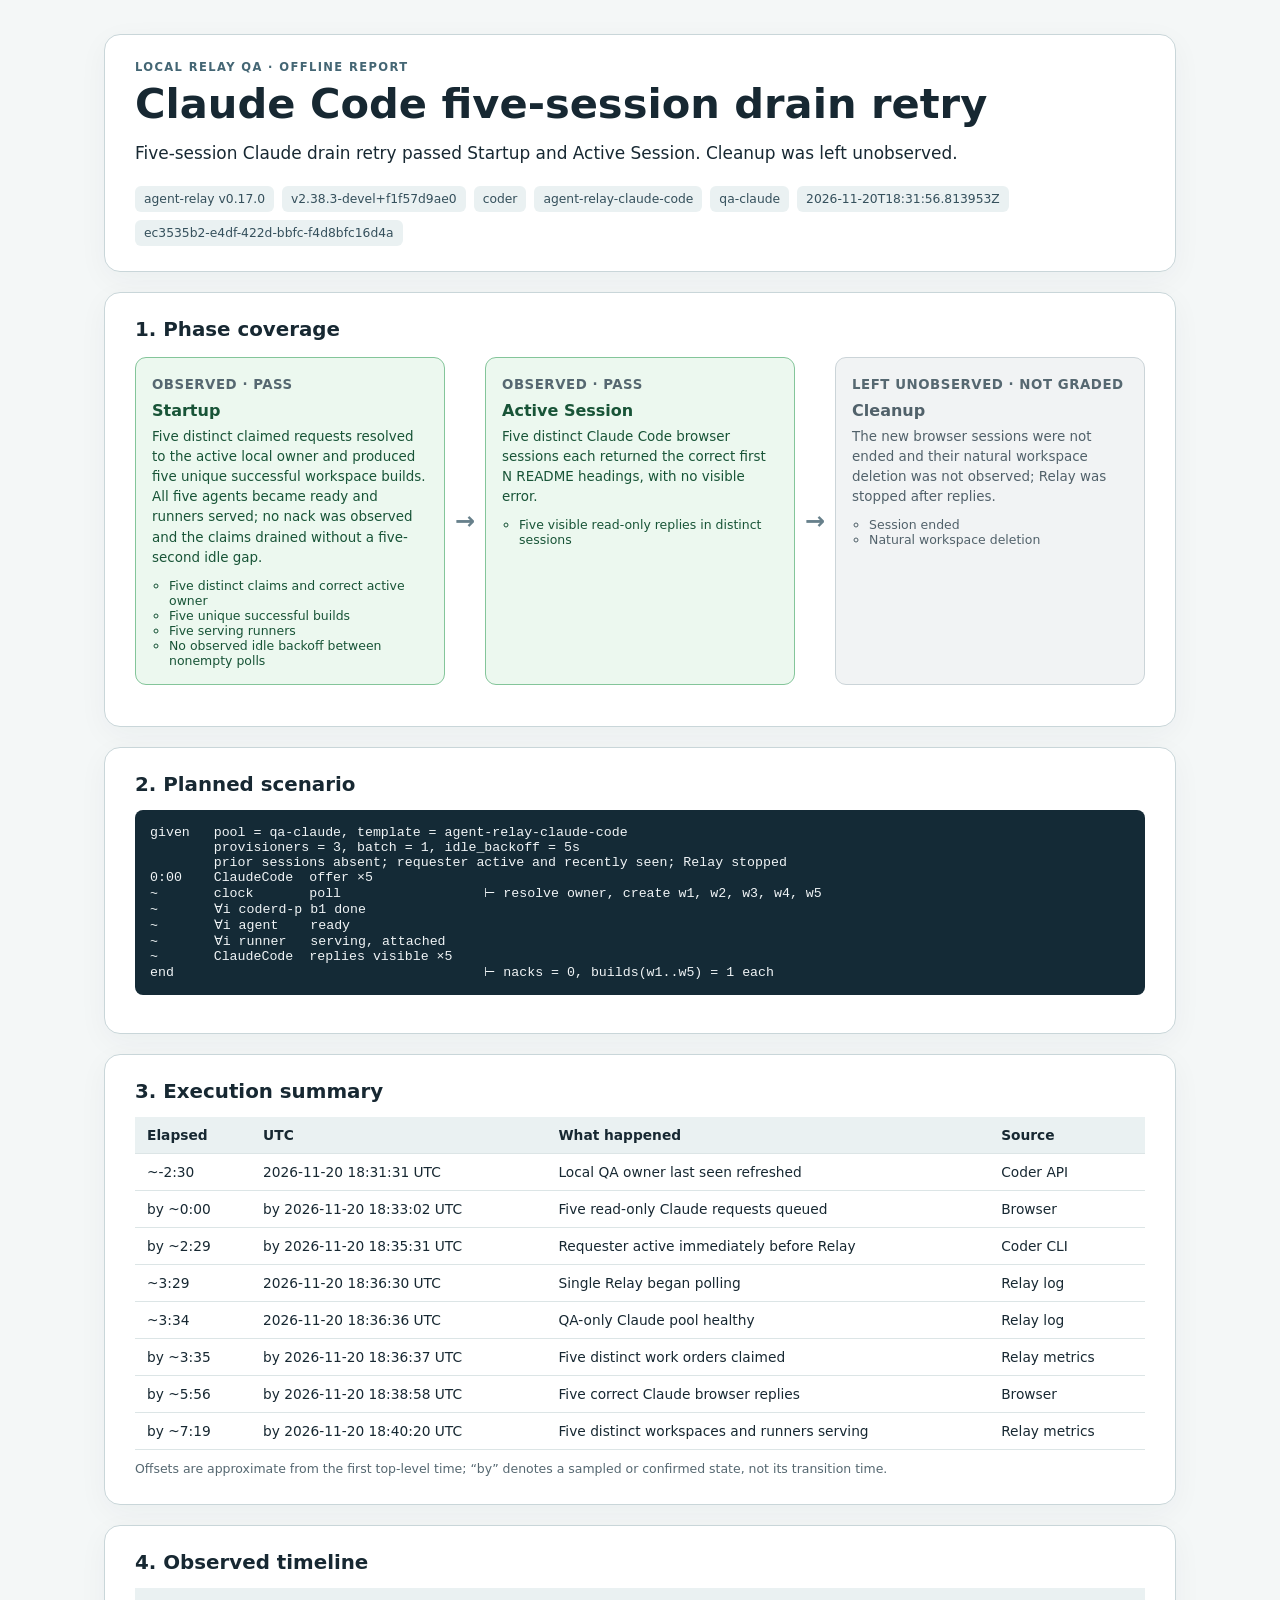
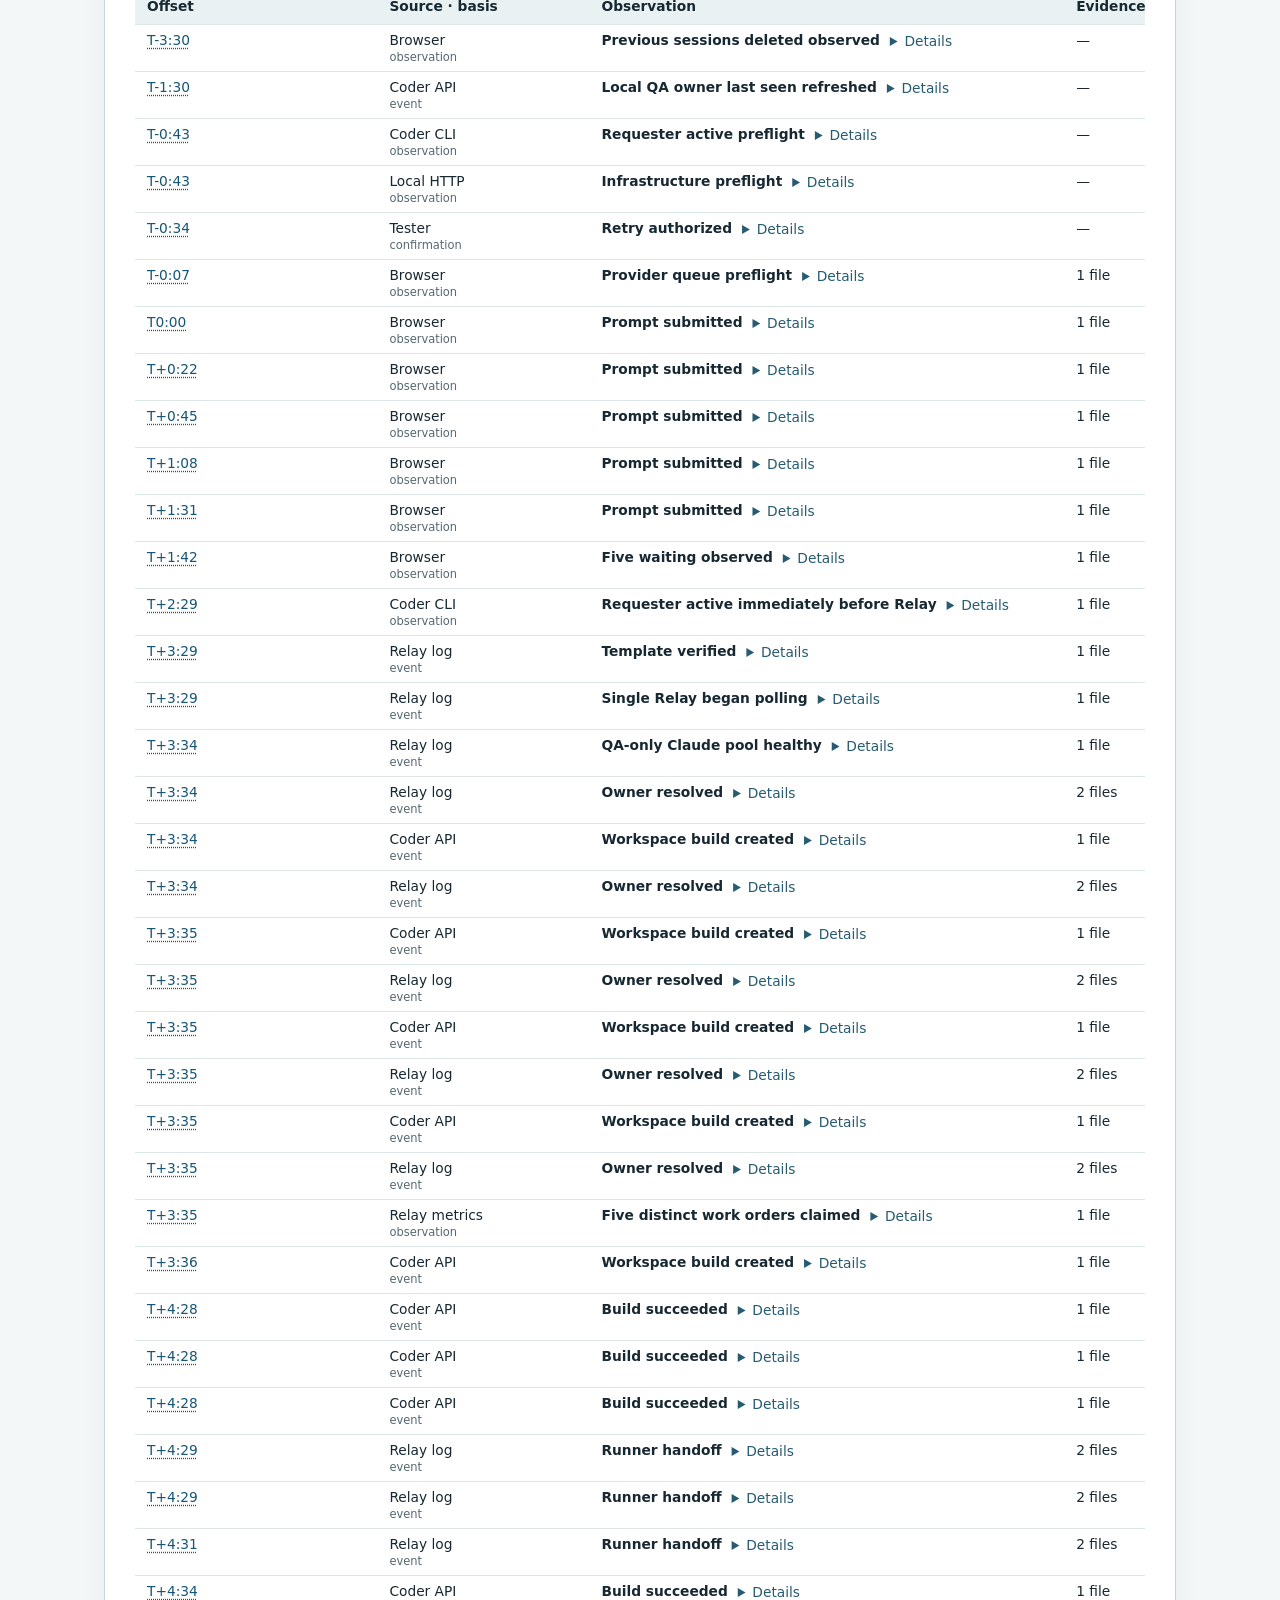
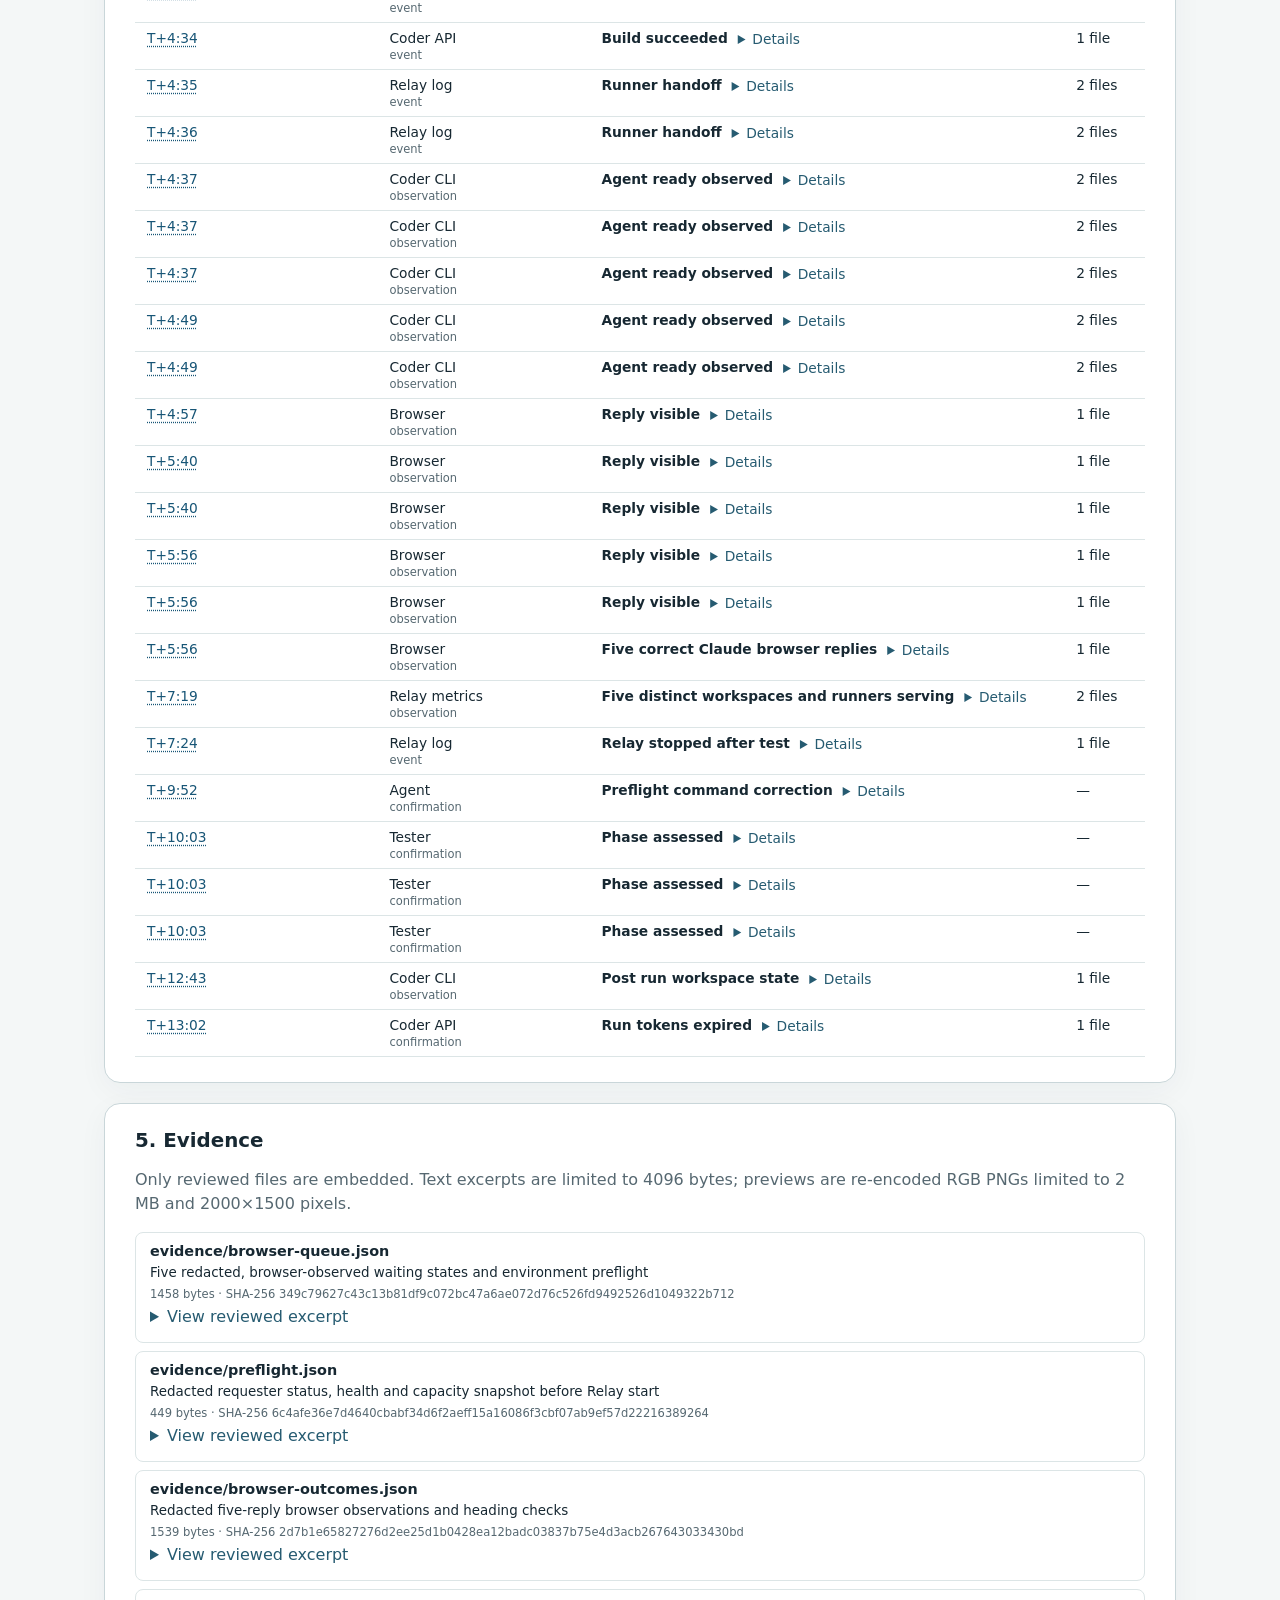
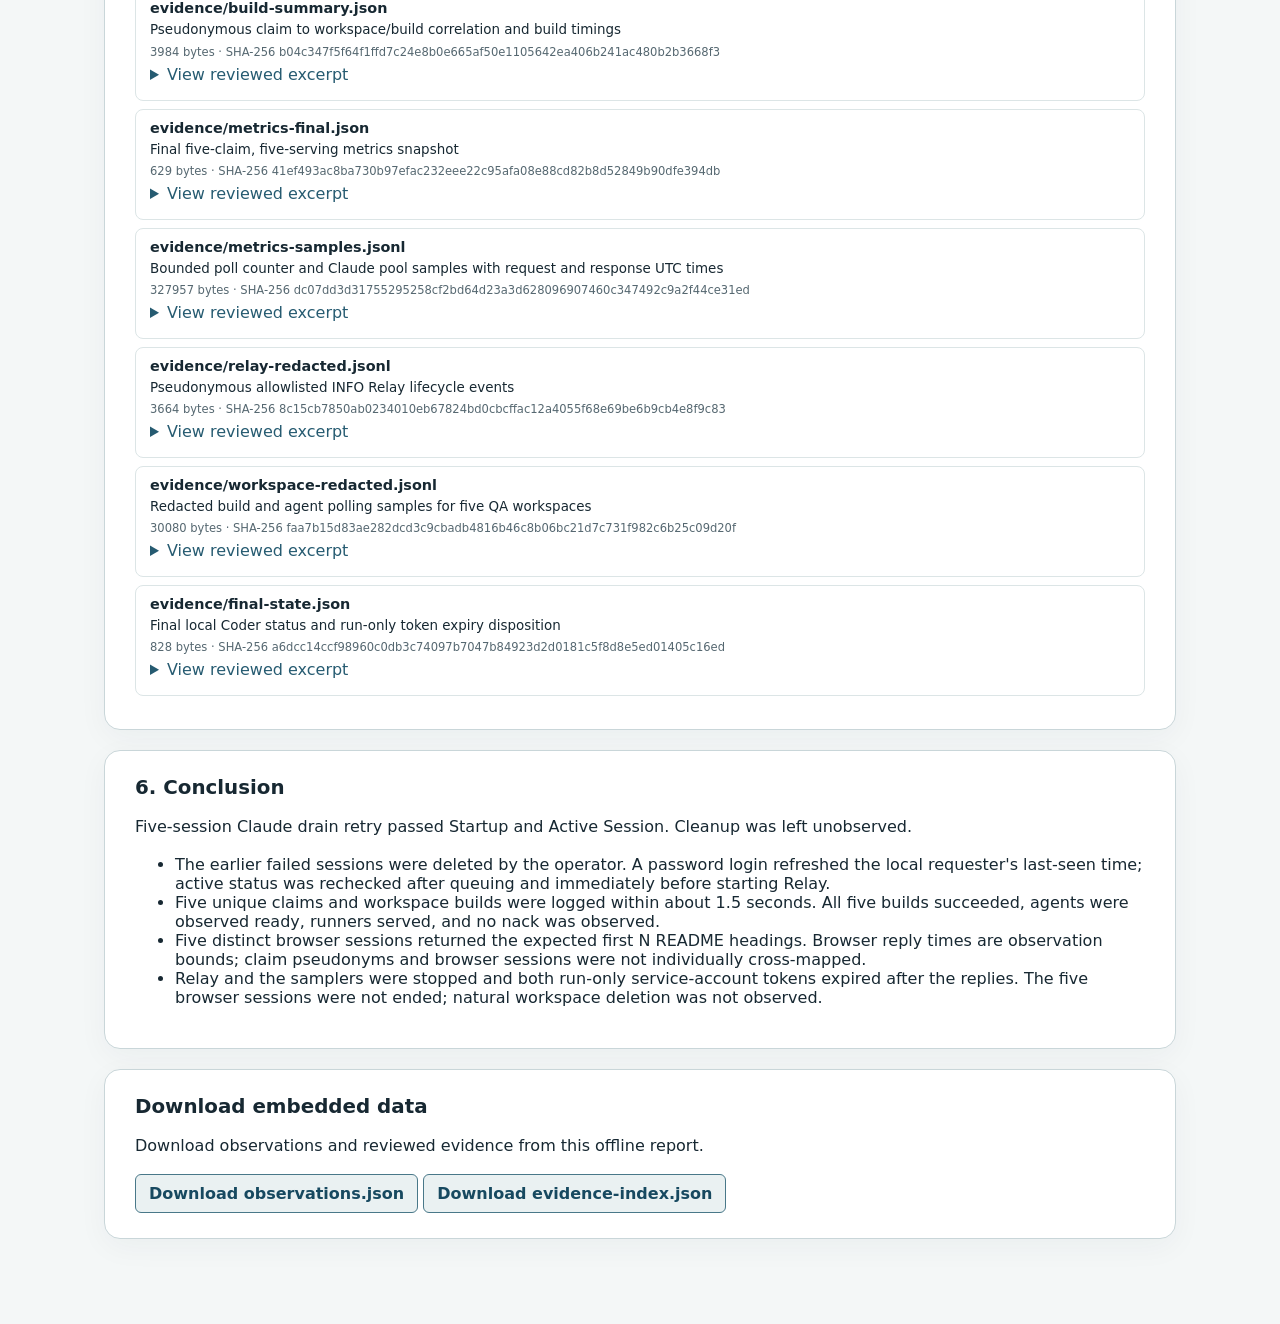
==== commit 22ca29f6: "test(local-reports): record retry token cleanup Generated by Coder Agents on behalf of @Emyrk." ====
--- a/local-reports/2026-11-20/steven/ec3535b2-e4df-422d-bbfc-f4d8bfc16d4a/report.html
+++ b/local-reports/2026-11-20/steven/ec3535b2-e4df-422d-bbfc-f4d8bfc16d4a/report.html
@@ -94,7 +94,9 @@
 <tr><td class="time"><time datetime="2026-11-20T18:42:54.349053Z" title="2026-11-20T18:42:54.349053Z" aria-label="T+9:52, confirmation timestamp 2026-11-20T18:42:54.349053Z">T+9:52</time></td><td class="source">Agent<br><small>confirmation</small></td><td><strong>Preflight command correction</strong><details><summary>Details</summary><p>Two preflight-and-launch shell attempts exited before Relay started because the Coder CLI wrapper was invoked outside its repository; no provider poll or workspace action resulted. The successful launch followed a separate repo-local user-status check.</p><p>Evidence: No separate artifact</p><p>Source at: 2026-11-20T18:42:54.349053Z</p><p>Recorded at: 2026-11-20T18:42:54.349053Z</p><p>Source key: agent</p></details></td><td class="evidence-count">—</td></tr>
 <tr><td class="time"><time datetime="2026-11-20T18:43:04.659683Z" title="2026-11-20T18:43:04.659683Z" aria-label="T+10:03, confirmation timestamp 2026-11-20T18:43:04.659683Z">T+10:03</time></td><td class="source">Tester<br><small>confirmation</small></td><td><strong>Phase assessed</strong><details><summary>Details</summary><p>Five distinct claimed requests resolved to the active local owner and produced five unique successful workspace builds. All five agents became ready and runners served; no nack was observed and the claims drained without a five-second idle gap.</p><p>Evidence: No separate artifact</p><p>Source at: 2026-11-20T18:43:04.659683Z</p><p>Recorded at: 2026-11-20T18:43:04.659683Z</p><p>Source key: tester</p></details></td><td class="evidence-count">—</td></tr>
 <tr><td class="time"><time datetime="2026-11-20T18:43:04.754395Z" title="2026-11-20T18:43:04.754395Z" aria-label="T+10:03, confirmation timestamp 2026-11-20T18:43:04.754395Z">T+10:03</time></td><td class="source">Tester<br><small>confirmation</small></td><td><strong>Phase assessed</strong><details><summary>Details</summary><p>Five distinct Claude Code browser sessions each returned the correct first N README headings, with no visible error.</p><p>Evidence: No separate artifact</p><p>Source at: 2026-11-20T18:43:04.754395Z</p><p>Recorded at: 2026-11-20T18:43:04.754395Z</p><p>Source key: tester</p></details></td><td class="evidence-count">—</td></tr>
-<tr><td class="time"><time datetime="2026-11-20T18:43:04.849992Z" title="2026-11-20T18:43:04.849992Z" aria-label="T+10:03, confirmation timestamp 2026-11-20T18:43:04.849992Z">T+10:03</time></td><td class="source">Tester<br><small>confirmation</small></td><td><strong>Phase assessed</strong><details><summary>Details</summary><p>The new browser sessions were not ended and their natural workspace deletion was not observed; Relay was stopped after replies.</p><p>Evidence: No separate artifact</p><p>Source at: 2026-11-20T18:43:04.849992Z</p><p>Recorded at: 2026-11-20T18:43:04.849992Z</p><p>Source key: tester</p></details></td><td class="evidence-count">—</td></tr></tbody></table></div></section>
+<tr><td class="time"><time datetime="2026-11-20T18:43:04.849992Z" title="2026-11-20T18:43:04.849992Z" aria-label="T+10:03, confirmation timestamp 2026-11-20T18:43:04.849992Z">T+10:03</time></td><td class="source">Tester<br><small>confirmation</small></td><td><strong>Phase assessed</strong><details><summary>Details</summary><p>The new browser sessions were not ended and their natural workspace deletion was not observed; Relay was stopped after replies.</p><p>Evidence: No separate artifact</p><p>Source at: 2026-11-20T18:43:04.849992Z</p><p>Recorded at: 2026-11-20T18:43:04.849992Z</p><p>Source key: tester</p></details></td><td class="evidence-count">—</td></tr>
+<tr><td class="time"><time datetime="2026-11-20T18:45:44.857574Z" title="2026-11-20T18:45:44.857574Z" aria-label="T+12:43, observation timestamp 2026-11-20T18:45:44.857574Z">T+12:43</time></td><td class="source">Coder CLI<br><small>observation</small></td><td><strong>Post run workspace state</strong><details><summary>Details</summary><p>After stopping Relay, coderd remained healthy, requesting user active and five QA workspaces had running builds. Browser sessions were not ended.</p><p>Evidence: evidence/final-state.json</p><p>Source at: 2026-11-20T18:45:44.857574Z</p><p>Recorded at: 2026-11-20T18:46:04.324375Z</p><p>Source key: coder_cli</p></details></td><td class="evidence-count">1 file</td></tr>
+<tr><td class="time"><time datetime="2026-11-20T18:46:04.428721Z" title="2026-11-20T18:46:04.428721Z" aria-label="T+13:02, confirmation timestamp 2026-11-20T18:46:04.428721Z">T+13:02</time></td><td class="source">Coder API<br><small>confirmation</small></td><td><strong>Run tokens expired</strong><details><summary>Details</summary><p>The two run-only short-lived service-account tokens from the original failed run and this retry were expired by local Coder API (HTTP 204 each); exact expiry request timestamps were not recorded.</p><p>Evidence: evidence/final-state.json</p><p>Source at: 2026-11-20T18:46:04.428721Z</p><p>Recorded at: 2026-11-20T18:46:04.428721Z</p><p>Source key: coder_api</p></details></td><td class="evidence-count">1 file</td></tr></tbody></table></div></section>
 <section class="panel" aria-labelledby="evidence-title"><h2 id="evidence-title">5. Evidence</h2><p class="muted">Only reviewed files are embedded. Text excerpts are limited to 4096 bytes; previews are re-encoded RGB PNGs limited to 2 MB and 2000×1500 pixels.</p><article class="evidence-item"><h3>evidence/browser-queue.json</h3><p>Five redacted, browser-observed waiting states and environment preflight</p><small class="hash">1458 bytes · SHA-256 349c79627c43c13b81df9c072bc47a6ae072d76c526fd9492526d1049322b712</small><details><summary>View reviewed excerpt</summary><pre>{
   &quot;source&quot;: &quot;Claude Code signed-in browser read-only QA observation&quot;,
   &quot;environment&quot;: &quot;Steven-Testing&quot;,
@@ -295,10 +297,28 @@
 {&quot;request_at&quot;: &quot;2026-11-20T18:36:35.069867Z&quot;, &quot;response_at&quot;: &quot;2026-11-20T18:36:37.432952Z&quot;, &quot;source&quot;: &quot;local_coder_cli&quot;, &quot;status&quot;: &quot;ok&quot;, &quot;workspaces&quot;: [{&quot;agent&quot;: [], &quot;build&quot;: &quot;build-1&quot;, &quot;build_created_at&quot;: &quot;2026-11-20T18:36:36.187696Z&quot;, &quot;build_status&quot;: &quot;starting&quot;, &quot;job_completed_at&quot;: null, &quot;owner&quot;: &quot;local_qa_requester&quot;, &quot;subject&quot;: &quot;workspace-1&quot;}, {&quot;agent&quot;: [], &quot;build&quot;: &quot;build-2&quot;, &quot;build_created_at&quot;: &quot;2026-11-20T18:36:36.516835Z&quot;, &quot;build_status&quot;: &quot;starting&quot;, &quot;job_completed_at&quot;: null, &quot;owner&quot;: &quot;local_qa_requester&quot;, &quot;subject&quot;: &quot;workspace-2&quot;}, {&quot;agent&quot;: [], &quot;build&quot;: &quot;build-3&quot;, &quot;build_created_at&quot;: &quot;2026-11-20T18:36:36.888595Z&quot;, &quot;build_status&quot;: &quot;starting&quot;, &quot;job_completed_at&quot;: null, &quot;owner&quot;: &quot;local_qa_requester&quot;, &quot;subject&quot;: &quot;workspace-3&quot;}, {&quot;agent&quot;: [], &quot;build&quot;: &quot;build-4&quot;, &quot;build_created_at&quot;: &quot;2026-11-20T18:36:37.238073Z&quot;, &quot;build_status&quot;: &quot;pending&quot;, &quot;job_completed_at&quot;: null, &quot;owner&quot;: &quot;local_qa_requester&quot;, &quot;subject&quot;: &quot;workspace-4&quot;}]}
 {&quot;request_at&quot;: &quot;2026-11-20T18:36:47.433769Z&quot;, &quot;response_at&quot;: &quot;2026-11-20T18:36:49.592800Z&quot;, &quot;source&quot;: &quot;local_coder_cli&quot;, &quot;status&quot;: &quot;ok&quot;, &quot;workspaces&quot;: [{&quot;agent&quot;: [], &quot;build&quot;: &quot;build-1&quot;, &quot;build_created_at&quot;: &quot;2026-11-20T18:36:36.187696Z&quot;, &quot;build_status&quot;: &quot;starting&quot;, &quot;job_completed_at&quot;: null, &quot;owner&quot;: &quot;local_qa_requester&quot;, &quot;subject&quot;: &quot;workspace-1&quot;}, {&quot;agent&quot;: [], &quot;build&quot;: &quot;build-2&quot;, &quot;build_created_at&quot;: &quot;2026-11-20T18:36:36.516835Z&quot;, &quot;build_status&quot;: &quot;starting&quot;, &quot;job_completed_at&quot;: null, &quot;owner&quot;: &quot;local_qa_requester&quot;, &quot;subject&quot;: &quot;workspace-2&quot;}, {&quot;agent&quot;: [], &quot;build&quot;: &quot;build-3&quot;, &quot;build_created_at&quot;: &quot;2026-11-20T18:36:36.888595Z&quot;, &quot;build_status&quot;: &quot;starting&quot;, &quot;job_completed_at&quot;: null, &quot;owner&quot;: &quot;local_qa_requester&quot;, &quot;subject&quot;: &quot;workspace-3&quot;}, {&quot;agent&quot;: [], &quot;build&quot;: &quot;build-4&quot;, &quot;build_created_at&quot;: &quot;2026-11-20T18:36:37.238073Z&quot;, &quot;build_status&quot;: &quot;pending&quot;, &quot;job_completed_at&quot;: null, &quot;owner&quot;: &quot;local_qa_requester&quot;, &quot;subject&quot;: &quot;workspace-4&quot;}, {&quot;agent&quot;: [], &quot;build&quot;: &quot;build-5&quot;, &quot;build_created_at&quot;: &quot;2026-11-20T18:36:37.562139Z&quot;, &quot;build_status&quot;: &quot;pending&quot;, &quot;job_completed_at&quot;: null, &quot;owner&quot;: &quot;local_qa_requester&quot;, &quot;subject&quot;: &quot;workspace-5&quot;}]}
 {&quot;request_at&quot;: &quot;2026-11-20T18:36:59.593457Z&quot;, &quot;response_at&quot;: &quot;2026-11-20T18:37:02.172444Z&quot;, &quot;source&quot;: &quot;local_coder_cli&quot;, &quot;status&quot;: &quot;ok&quot;, &quot;workspaces&quot;: [{&quot;agent&quot;: [], &quot;build&quot;: &quot;build-1&quot;, &quot;build_created_at&quot;: &quot;2026-11-20T18:36:36.187696Z&quot;, &quot;build_status&quot;: &quot;starting&quot;, &quot;job_completed_at&quot;: null, &quot;owner&quot;: &quot;local_qa_requester&quot;, &quot;subject&quot;: &quot;workspace-1&quot;}, {&quot;agent&quot;: [], &quot;build&quot;: &quot;build-2&quot;, &quot;build_created_at&quot;: &quot;2026-11-20T18:36:36.516835Z&quot;, &quot;build_status&quot;: &quot;starting&quot;, &quot;job_completed_at&quot;: null, &quot;owner&quot;: &quot;local_qa_requester&quot;, &quot;subject&quot;: &quot;workspace-2&quot;}, {&quot;agent&quot;: [], &quot;build&quot;: &quot;build-3&quot;, &quot;build_created_at&quot;: &quot;2026-11-20T18:36:36.888595Z&quot;, &quot;build_status&quot;: &quot;starting&quot;, &quot;job_completed_at&quot;: null, &quot;owner&quot;: &quot;local_qa_requester&quot;, &quot;subject&quot;: &quot;workspace-3&quot;}, {&quot;agent&quot;: [], &quot;build&quot;: &quot;build-4&quot;, &quot;build_created_at&quot;: &quot;2026-11-20T18:36:37.238073Z&quot;, &quot;build_status&quot;: &quot;pending&quot;, &quot;job_completed_at&quot;: null, &quot;owner&quot;: &quot;local_qa_requester&quot;, &quot;subject&quot;: &quot;workspace-4&quot;}, {&quot;agent&quot;: [], &quot;build&quot;: &quot;build-5&quot;, &quot;build_created_at&quot;: &quot;2026-11-20T18:36:37.562139Z&quot;, &quot;build_status&quot;: &quot;pending&quot;, &quot;job_completed_at&quot;: null, &quot;owner&quot;: &quot;local_qa_requester&quot;, &quot;subject&quot;: &quot;workspace-5&quot;}]}
-{&quot;request_at&quot;: &quot;2026-11-20T18:37:12.173107Z&quot;, &quot;response_at&quot;: &quot;2026-11-20T18:37:14.297633Z&quot;, &quot;source&quot;: &quot;local_coder_cli&quot;, &quot;status&quot;: &quot;ok&quot;, &quot;workspaces&quot;: [{&quot;agent&quot;: [], &quot;build&quot;: &quot;build-1&quot;, &quot;build_created_at&quot;: &quot;2026-11-20T18:36:36.187696Z&quot;, &quot;build_status&quot;: &quot;starting&quot;,</pre><p class="muted">Excerpt truncated to 4096 bytes.</p></details></article></section>
-<section class="panel" aria-labelledby="conclusion-title"><h2 id="conclusion-title">6. Conclusion</h2><p>Five-session Claude drain retry passed Startup and Active Session. Cleanup was left unobserved.</p><ul><li>The earlier failed sessions were deleted by the operator. A password login refreshed the local requester&#x27;s last-seen time; active status was rechecked after queuing and immediately before starting Relay.</li><li>Five unique claims and workspace builds were logged within about 1.5 seconds. All five builds succeeded, agents were observed ready, runners served, and no nack was observed.</li><li>Five distinct browser sessions returned the expected first N README headings. Browser reply times are observation bounds; claim pseudonyms and browser sessions were not individually cross-mapped.</li><li>Relay and the samplers were stopped after the replies. The five browser sessions were not ended; natural workspace deletion was not observed.</li></ul></section>
+{&quot;request_at&quot;: &quot;2026-11-20T18:37:12.173107Z&quot;, &quot;response_at&quot;: &quot;2026-11-20T18:37:14.297633Z&quot;, &quot;source&quot;: &quot;local_coder_cli&quot;, &quot;status&quot;: &quot;ok&quot;, &quot;workspaces&quot;: [{&quot;agent&quot;: [], &quot;build&quot;: &quot;build-1&quot;, &quot;build_created_at&quot;: &quot;2026-11-20T18:36:36.187696Z&quot;, &quot;build_status&quot;: &quot;starting&quot;,</pre><p class="muted">Excerpt truncated to 4096 bytes.</p></details></article>
+<article class="evidence-item"><h3>evidence/final-state.json</h3><p>Final local Coder status and run-only token expiry disposition</p><small class="hash">828 bytes · SHA-256 a6dcc14ccf98960c0db3c74097b7047b84923d2d0181c5f8d8e5ed01405c16ed</small><details><summary>View reviewed excerpt</summary><pre>{
+  &quot;source&quot;: &quot;local Coder health/user/workspace read-only checks and run process lifecycle&quot;,
+  &quot;workspace_state_observed_at&quot;: &quot;2026-11-20T18:45:44.857574Z&quot;,
+  &quot;coderd_health_http&quot;: 200,
+  &quot;requester_status&quot;: &quot;active&quot;,
+  &quot;requester_last_seen_at&quot;: &quot;2026-11-20T18:31:31.507006Z&quot;,
+  &quot;qa_workspace_count&quot;: 5,
+  &quot;qa_build_statuses&quot;: [&quot;running&quot;, &quot;running&quot;, &quot;running&quot;, &quot;running&quot;, &quot;running&quot;],
+  &quot;local_relay_process_running&quot;: false,
+  &quot;metric_sampler_running&quot;: false,
+  &quot;workspace_poller_running&quot;: false,
+  &quot;qa_service_tokens_expired&quot;: 2,
+  &quot;token_expiry_http_statuses&quot;: [204, 204],
+  &quot;browser_sessions_ended&quot;: false,
+  &quot;natural_workspace_deletion_observed&quot;: false,
+  &quot;limits&quot;: &quot;Token expiry and process stop are operator cleanup, not proof of provider session end or natural workspace reaping. No credential or raw log is included.&quot;
+}
+</pre></details></article></section>
+<section class="panel" aria-labelledby="conclusion-title"><h2 id="conclusion-title">6. Conclusion</h2><p>Five-session Claude drain retry passed Startup and Active Session. Cleanup was left unobserved.</p><ul><li>The earlier failed sessions were deleted by the operator. A password login refreshed the local requester&#x27;s last-seen time; active status was rechecked after queuing and immediately before starting Relay.</li><li>Five unique claims and workspace builds were logged within about 1.5 seconds. All five builds succeeded, agents were observed ready, runners served, and no nack was observed.</li><li>Five distinct browser sessions returned the expected first N README headings. Browser reply times are observation bounds; claim pseudonyms and browser sessions were not individually cross-mapped.</li><li>Relay and the samplers were stopped and both run-only service-account tokens expired after the replies. The five browser sessions were not ended; natural workspace deletion was not observed.</li></ul></section>
 <section class="panel" aria-labelledby="download-title"><h2 id="download-title">Download embedded data</h2><p>Download observations and reviewed evidence from this offline report.</p><button id="download-observations" class="button" type="button">Download observations.json</button> <button id="download-evidence" class="button" type="button">Download evidence-index.json</button></section>
-</main><script id="report-data" type="application/json">{"manifest":{"schema_version":1,"run_id":"ec3535b2-e4df-422d-bbfc-f4d8bfc16d4a","title":"Claude Code five-session drain retry","release":"agent-relay v0.17.0","coderd_version":"v2.38.3-devel+f1f57d9ae0","organization":"coder","template":"agent-relay-claude-code","pool":"qa-claude","started_at":"2026-11-20T18:31:56.813953Z","notation":"given   pool = qa-claude, template = agent-relay-claude-code\n        provisioners = 3, batch = 1, idle_backoff = 5s\n        prior sessions absent; requester active and recently seen; Relay stopped\n0:00    ClaudeCode  offer ×5\n~       clock       poll                  ⊢ resolve owner, create w1, w2, w3, w4, w5\n~       ∀i coderd-p b1 done\n~       ∀i agent    ready\n~       ∀i runner   serving, attached\n~       ClaudeCode  replies visible ×5\nend                                       ⊢ nacks = 0, builds(w1..w5) = 1 each","phases":[{"id":"startup","label":"Startup","coverage":"observed","result":"pass","summary":"Five distinct claimed requests resolved to the active local owner and produced five unique successful workspace builds. All five agents became ready and runners served; no nack was observed and the claims drained without a five-second idle gap.","checks":["Five distinct claims and correct active owner","Five unique successful builds","Five serving runners","No observed idle backoff between nonempty polls"]},{"id":"active_session","label":"Active Session","coverage":"observed","result":"pass","summary":"Five distinct Claude Code browser sessions each returned the correct first N README headings, with no visible error.","checks":["Five visible read-only replies in distinct sessions"]},{"id":"cleanup","label":"Cleanup","coverage":"left_unobserved","result":null,"summary":"The new browser sessions were not ended and their natural workspace deletion was not observed; Relay was stopped after replies.","checks":["Session ended","Natural workspace deletion"]}],"conclusion":{"summary":"Five-session Claude drain retry passed Startup and Active Session. Cleanup was left unobserved.","notes":["The earlier failed sessions were deleted by the operator. A password login refreshed the local requester's last-seen time; active status was rechecked after queuing and immediately before starting Relay.","Five unique claims and workspace builds were logged within about 1.5 seconds. All five builds succeeded, agents were observed ready, runners served, and no nack was observed.","Five distinct browser sessions returned the expected first N README headings. Browser reply times are observation bounds; claim pseudonyms and browser sessions were not individually cross-mapped.","Relay and the samplers were stopped after the replies. The five browser sessions were not ended; natural workspace deletion was not observed."]},"evidence":[{"path":"evidence/browser-queue.json","kind":"text","reviewed":true,"description":"Five redacted, browser-observed waiting states and environment preflight","sha256":"349c79627c43c13b81df9c072bc47a6ae072d76c526fd9492526d1049322b712"},{"path":"evidence/preflight.json","kind":"text","reviewed":true,"description":"Redacted requester status, health and capacity snapshot before Relay start","sha256":"6c4afe36e7d4640cbabf34d6f2aeff15a16086f3cbf07ab9ef57d22216389264"},{"path":"evidence/browser-outcomes.json","kind":"text","reviewed":true,"description":"Redacted five-reply browser observations and heading checks","sha256":"2d7b1e65827276d2ee25d1b0428ea12badc03837b75e4d3acb267643033430bd"},{"path":"evidence/build-summary.json","kind":"text","reviewed":true,"description":"Pseudonymous claim to workspace/build correlation and build timings","sha256":"b04c347f5f64f1ffd7c24e8b0e665af50e1105642ea406b241ac480b2b3668f3"},{"path":"evidence/metrics-final.json","kind":"text","reviewed":true,"description":"Final five-claim, five-serving metrics snapshot","sha256":"41ef493ac8ba730b97efac232eee22c95afa08e88cd82b8d52849b90dfe394db"},{"path":"evidence/metrics-samples.jsonl","kind":"text","reviewed":true,"description":"Bounded poll counter and Claude pool samples with request and response UTC times","sha256":"dc07dd3d31755295258cf2bd64d23a3d628096907460c347492c9a2f44ce31ed"},{"path":"evidence/relay-redacted.jsonl","kind":"text","reviewed":true,"description":"Pseudonymous allowlisted INFO Relay lifecycle events","sha256":"8c15cb7850ab0234010eb67824bd0cbcffac12a4055f68e69be6b9cb4e8f9c83"},{"path":"evidence/workspace-redacted.jsonl","kind":"text","reviewed":true,"description":"Redacted build and agent polling samples for five QA workspaces","sha256":"faa7b15d83ae282dcd3c9cbadb4816b46c8b06bc21d7c731f982c6b25c09d20f"}]},"timeline":[{"at":"2026-11-20T18:29:32Z","kind":"previous_sessions_deleted_observed","phase":"startup","recorded_at":"2026-11-20T18:32:18.743858Z","source":"browser_gui","summary":"Operator reported deleting the five prior failed sessions; full unfiltered Active list showed zero sessions, Archived list contained only one unrelated older session. Provider queue API was not inspected.","time_basis":"observation"},{"at":"2026-11-20T18:31:31.507006Z","headline":"Local QA owner last seen refreshed","kind":"requester_password_login","phase":"startup","recorded_at":"2026-11-20T18:32:18.845179Z","source":"coder_api","summary":"A local-only generated password reset and password login activated the dormant QA user and updated last_seen_at; ephemeral login session logged out without exposing credentials.","time_basis":"event","top_level":true},{"at":"2026-11-20T18:32:18.945110Z","kind":"requester_active_preflight","phase":"startup","recorded_at":"2026-11-20T18:32:18.945110Z","source":"coder_cli","summary":"Local QA requester status active, last_seen_at less than three minutes old, member of coder organization; exact status observation time is this record time.","time_basis":"observation"},{"at":"2026-11-20T18:32:19.043933Z","kind":"infrastructure_preflight","phase":"startup","recorded_at":"2026-11-20T18:32:19.043933Z","source":"local_http","summary":"Local coderd healthz HTTP 200, three idle Docker provisioners, zero QA template workspaces, v0.17.0 release binary checksum verified; Relay remains stopped.","time_basis":"observation"},{"at":"2026-11-20T18:32:27.760256Z","kind":"retry_authorized","phase":"startup","recorded_at":"2026-11-20T18:32:27.760256Z","source":"tester","summary":"Steven requested a repeat five-session QA run after the dormant-owner failure, authorized stopping prior failed sessions, deleted those sessions himself, and approved resetting and logging in as the local QA user.","time_basis":"confirmation"},{"at":"2026-11-20T18:32:55Z","evidence":["evidence/browser-queue.json"],"kind":"provider_queue_preflight","phase":"startup","recorded_at":"2026-11-20T18:35:19.266597Z","source":"browser_gui","summary":"Unfiltered browser session list showed no active sessions; Steven-Testing and QA repository main selected, Relay stopped.","time_basis":"observation"},{"at":"2026-11-20T18:33:02Z","evidence":["evidence/browser-queue.json"],"headline":"Five read-only Claude requests queued","kind":"prompt_submitted","phase":"startup","recorded_at":"2026-11-20T18:35:19.369604Z","source":"browser_gui","subject":"S1","summary":"Read-only README heading request S1 was waiting by this browser observation; exact submission and provider receipt unknown.","time_basis":"observation","top_level":true},{"at":"2026-11-20T18:33:24Z","evidence":["evidence/browser-queue.json"],"kind":"prompt_submitted","phase":"startup","recorded_at":"2026-11-20T18:35:19.472815Z","source":"browser_gui","subject":"S2","summary":"Read-only README heading request S2 was waiting by this browser observation; exact submission and provider receipt unknown.","time_basis":"observation"},{"at":"2026-11-20T18:33:47Z","evidence":["evidence/browser-queue.json"],"kind":"prompt_submitted","phase":"startup","recorded_at":"2026-11-20T18:35:19.579105Z","source":"browser_gui","subject":"S3","summary":"Read-only README heading request S3 was waiting by this browser observation; exact submission and provider receipt unknown.","time_basis":"observation"},{"at":"2026-11-20T18:34:10Z","evidence":["evidence/browser-queue.json"],"kind":"prompt_submitted","phase":"startup","recorded_at":"2026-11-20T18:35:19.682246Z","source":"browser_gui","subject":"S4","summary":"Read-only README heading request S4 was waiting by this browser observation; exact submission and provider receipt unknown.","time_basis":"observation"},{"at":"2026-11-20T18:34:33Z","evidence":["evidence/browser-queue.json"],"kind":"prompt_submitted","phase":"startup","recorded_at":"2026-11-20T18:35:19.783287Z","source":"browser_gui","subject":"S5","summary":"Read-only README heading request S5 was waiting by this browser observation; exact submission and provider receipt unknown.","time_basis":"observation"},{"at":"2026-11-20T18:34:44Z","evidence":["evidence/browser-queue.json"],"kind":"five_waiting_observed","phase":"startup","recorded_at":"2026-11-20T18:35:19.885560Z","source":"browser_gui","summary":"Browser showed five distinct new QA sessions waiting while Relay was stopped; no sixth request submitted.","time_basis":"observation"},{"at":"2026-11-20T18:35:31.498471Z","evidence":["evidence/preflight.json"],"headline":"Requester active immediately before Relay","kind":"requester_rechecked_before_relay","phase":"startup","recorded_at":"2026-11-20T18:35:42.062431Z","source":"coder_cli","summary":"After queuing five requests, local requester remained active with a last-seen timestamp 240 seconds old; coderd health 200, three provisioners idle, zero QA workspaces and Relay port closed.","time_basis":"observation","top_level":true},{"at":"2026-11-20T18:36:30.745698545Z","evidence":["evidence/relay-redacted.jsonl"],"kind":"template_verified","phase":"startup","recorded_at":"2026-11-20T18:42:50.538761Z","source":"relay_log","summary":"template verified, polling on QA-only Claude pool.","time_basis":"event"},{"at":"2026-11-20T18:36:30.745757142Z","evidence":["evidence/relay-redacted.jsonl"],"headline":"Single Relay began polling","kind":"relay_poll_started","phase":"startup","recorded_at":"2026-11-20T18:42:50.652764Z","source":"relay_log","summary":"poll loop started on QA-only Claude pool.","time_basis":"event","top_level":true},{"at":"2026-11-20T18:36:36.008616306Z","evidence":["evidence/relay-redacted.jsonl"],"headline":"QA-only Claude pool healthy","kind":"pool_healthy","phase":"startup","recorded_at":"2026-11-20T18:42:50.769402Z","source":"relay_log","summary":"pool secret accepted, pool serving on QA-only Claude pool.","time_basis":"event","top_level":true},{"at":"2026-11-20T18:36:36.073652338Z","evidence":["evidence/relay-redacted.jsonl","evidence/build-summary.json"],"kind":"owner_resolved","phase":"startup","recorded_at":"2026-11-20T18:42:51.004335Z","source":"relay_log","subject":"claim-1","summary":"claim-1 resolved to the active local QA requester.","time_basis":"event"},{"at":"2026-11-20T18:36:36.187696Z","evidence":["evidence/build-summary.json"],"kind":"workspace_build_created","phase":"startup","recorded_at":"2026-11-20T18:42:51.110425Z","source":"coder_api","subject":"claim-1","summary":"claim-1 created one unique correctly owned start build; tagged image digest is registered in build summary.","time_basis":"event"},{"at":"2026-11-20T18:36:36.395506003Z","evidence":["evidence/relay-redacted.jsonl","evidence/build-summary.json"],"kind":"owner_resolved","phase":"startup","recorded_at":"2026-11-20T18:42:51.550392Z","source":"relay_log","subject":"claim-2","summary":"claim-2 resolved to the active local QA requester.","time_basis":"event"},{"at":"2026-11-20T18:36:36.516835Z","evidence":["evidence/build-summary.json"],"kind":"workspace_build_created","phase":"startup","recorded_at":"2026-11-20T18:42:51.653797Z","source":"coder_api","subject":"claim-2","summary":"claim-2 created one unique correctly owned start build; tagged image digest is registered in build summary.","time_basis":"event"},{"at":"2026-11-20T18:36:36.766591571Z","evidence":["evidence/relay-redacted.jsonl","evidence/build-summary.json"],"kind":"owner_resolved","phase":"startup","recorded_at":"2026-11-20T18:42:52.054178Z","source":"relay_log","subject":"claim-3","summary":"claim-3 resolved to the active local QA requester.","time_basis":"event"},{"at":"2026-11-20T18:36:36.888595Z","evidence":["evidence/build-summary.json"],"kind":"workspace_build_created","phase":"startup","recorded_at":"2026-11-20T18:42:52.156361Z","source":"coder_api","subject":"claim-3","summary":"claim-3 created one unique correctly owned start build; tagged image digest is registered in build summary.","time_basis":"event"},{"at":"2026-11-20T18:36:37.119876816Z","evidence":["evidence/relay-redacted.jsonl","evidence/build-summary.json"],"kind":"owner_resolved","phase":"startup","recorded_at":"2026-11-20T18:42:52.563856Z","source":"relay_log","subject":"claim-4","summary":"claim-4 resolved to the active local QA requester.","time_basis":"event"},{"at":"2026-11-20T18:36:37.238073Z","evidence":["evidence/build-summary.json"],"kind":"workspace_build_created","phase":"startup","recorded_at":"2026-11-20T18:42:52.668526Z","source":"coder_api","subject":"claim-4","summary":"claim-4 created one unique correctly owned start build; tagged image digest is registered in build summary.","time_basis":"event"},{"at":"2026-11-20T18:36:37.458985115Z","evidence":["evidence/relay-redacted.jsonl","evidence/build-summary.json"],"kind":"owner_resolved","phase":"startup","recorded_at":"2026-11-20T18:42:53.062898Z","source":"relay_log","subject":"claim-5","summary":"claim-5 resolved to the active local QA requester.","time_basis":"event"},{"at":"2026-11-20T18:36:37.499952Z","evidence":["evidence/metrics-samples.jsonl"],"headline":"Five distinct work orders claimed","kind":"five_claims_observed","phase":"startup","recorded_at":"2026-11-20T18:42:50.896664Z","source":"relay_metrics","summary":"Claim counter reached five after consecutive nonempty polls; first-to-fifth counter response bounds span about 1.43 s. This does not measure exact HTTP poll times.","time_basis":"observation","top_level":true},{"at":"2026-11-20T18:36:37.562139Z","evidence":["evidence/build-summary.json"],"kind":"workspace_build_created","phase":"startup","recorded_at":"2026-11-20T18:42:53.159280Z","source":"coder_api","subject":"claim-5","summary":"claim-5 created one unique correctly owned start build; tagged image digest is registered in build summary.","time_basis":"event"},{"at":"2026-11-20T18:37:30.315503Z","evidence":["evidence/build-summary.json"],"kind":"build_succeeded","phase":"startup","recorded_at":"2026-11-20T18:42:52.262649Z","source":"coder_api","subject":"claim-3","summary":"claim-3 provisioner job completed; build-created to job-completed took 53.427 s, not the agent-ready duration.","time_basis":"event"},{"at":"2026-11-20T18:37:30.322392Z","evidence":["evidence/build-summary.json"],"kind":"build_succeeded","phase":"startup","recorded_at":"2026-11-20T18:42:51.750991Z","source":"coder_api","subject":"claim-2","summary":"claim-2 provisioner job completed; build-created to job-completed took 53.806 s, not the agent-ready duration.","time_basis":"event"},{"at":"2026-11-20T18:37:30.336794Z","evidence":["evidence/build-summary.json"],"kind":"build_succeeded","phase":"startup","recorded_at":"2026-11-20T18:42:51.221633Z","source":"coder_api","subject":"claim-1","summary":"claim-1 provisioner job completed; build-created to job-completed took 54.149 s, not the agent-ready duration.","time_basis":"event"},{"at":"2026-11-20T18:37:30.663354273Z","evidence":["evidence/relay-redacted.jsonl","evidence/build-summary.json"],"kind":"runner_handoff","phase":"startup","recorded_at":"2026-11-20T18:42:51.848906Z","source":"relay_log","subject":"claim-2","summary":"claim-2 build completed and Relay handed off to the runner.","time_basis":"event"},{"at":"2026-11-20T18:37:30.963365818Z","evidence":["evidence/relay-redacted.jsonl","evidence/build-summary.json"],"kind":"runner_handoff","phase":"startup","recorded_at":"2026-11-20T18:42:52.368008Z","source":"relay_log","subject":"claim-3","summary":"claim-3 build completed and Relay handed off to the runner.","time_basis":"event"},{"at":"2026-11-20T18:37:33.273405719Z","evidence":["evidence/relay-redacted.jsonl","evidence/build-summary.json"],"kind":"runner_handoff","phase":"startup","recorded_at":"2026-11-20T18:42:51.324380Z","source":"relay_log","subject":"claim-1","summary":"claim-1 build completed and Relay handed off to the runner.","time_basis":"event"},{"at":"2026-11-20T18:37:36.292166Z","evidence":["evidence/build-summary.json"],"kind":"build_succeeded","phase":"startup","recorded_at":"2026-11-20T18:42:52.763140Z","source":"coder_api","subject":"claim-4","summary":"claim-4 provisioner job completed; build-created to job-completed took 59.054 s, not the agent-ready duration.","time_basis":"event"},{"at":"2026-11-20T18:37:36.434904Z","evidence":["evidence/build-summary.json"],"kind":"build_succeeded","phase":"startup","recorded_at":"2026-11-20T18:42:53.268814Z","source":"coder_api","subject":"claim-5","summary":"claim-5 provisioner job completed; build-created to job-completed took 58.873 s, not the agent-ready duration.","time_basis":"event"},{"at":"2026-11-20T18:37:37.313360434Z","evidence":["evidence/relay-redacted.jsonl","evidence/build-summary.json"],"kind":"runner_handoff","phase":"startup","recorded_at":"2026-11-20T18:42:52.859537Z","source":"relay_log","subject":"claim-4","summary":"claim-4 build completed and Relay handed off to the runner.","time_basis":"event"},{"at":"2026-11-20T18:37:37.636971305Z","evidence":["evidence/relay-redacted.jsonl","evidence/build-summary.json"],"kind":"runner_handoff","phase":"startup","recorded_at":"2026-11-20T18:42:53.365201Z","source":"relay_log","subject":"claim-5","summary":"claim-5 build completed and Relay handed off to the runner.","time_basis":"event"},{"at":"2026-11-20T18:37:38.985732Z","evidence":["evidence/build-summary.json","evidence/workspace-redacted.jsonl"],"kind":"agent_ready_observed","phase":"startup","recorded_at":"2026-11-20T18:42:51.430834Z","source":"coder_cli","subject":"claim-1","summary":"claim-1 agent first observed connected, healthy and ready by this workspace poll response; exact ready transition unknown.","time_basis":"observation"},{"at":"2026-11-20T18:37:38.985732Z","evidence":["evidence/build-summary.json","evidence/workspace-redacted.jsonl"],"kind":"agent_ready_observed","phase":"startup","recorded_at":"2026-11-20T18:42:51.945551Z","source":"coder_cli","subject":"claim-2","summary":"claim-2 agent first observed connected, healthy and ready by this workspace poll response; exact ready transition unknown.","time_basis":"observation"},{"at":"2026-11-20T18:37:38.985732Z","evidence":["evidence/build-summary.json","evidence/workspace-redacted.jsonl"],"kind":"agent_ready_observed","phase":"startup","recorded_at":"2026-11-20T18:42:52.464324Z","source":"coder_cli","subject":"claim-3","summary":"claim-3 agent first observed connected, healthy and ready by this workspace poll response; exact ready transition unknown.","time_basis":"observation"},{"at":"2026-11-20T18:37:51.202588Z","evidence":["evidence/build-summary.json","evidence/workspace-redacted.jsonl"],"kind":"agent_ready_observed","phase":"startup","recorded_at":"2026-11-20T18:42:52.965199Z","source":"coder_cli","subject":"claim-4","summary":"claim-4 agent first observed connected, healthy and ready by this workspace poll response; exact ready transition unknown.","time_basis":"observation"},{"at":"2026-11-20T18:37:51.202588Z","evidence":["evidence/build-summary.json","evidence/workspace-redacted.jsonl"],"kind":"agent_ready_observed","phase":"startup","recorded_at":"2026-11-20T18:42:53.461365Z","source":"coder_cli","subject":"claim-5","summary":"claim-5 agent first observed connected, healthy and ready by this workspace poll response; exact ready transition unknown.","time_basis":"observation"},{"at":"2026-11-20T18:37:59Z","evidence":["evidence/browser-outcomes.json"],"kind":"reply_visible","phase":"active_session","recorded_at":"2026-11-20T18:42:53.658283Z","source":"browser_gui","subject":"S2","summary":"S2 reply first observed with 2 of 2 expected README headings and no visible error; completion time unknown.","time_basis":"observation"},{"at":"2026-11-20T18:38:42Z","evidence":["evidence/browser-outcomes.json"],"kind":"reply_visible","phase":"active_session","recorded_at":"2026-11-20T18:42:53.560338Z","source":"browser_gui","subject":"S1","summary":"S1 reply first observed with 1 of 1 expected README headings and no visible error; completion time unknown.","time_basis":"observation"},{"at":"2026-11-20T18:38:42Z","evidence":["evidence/browser-outcomes.json"],"kind":"reply_visible","phase":"active_session","recorded_at":"2026-11-20T18:42:53.754542Z","source":"browser_gui","subject":"S3","summary":"S3 reply first observed with 3 of 3 expected README headings and no visible error; completion time unknown.","time_basis":"observation"},{"at":"2026-11-20T18:38:58Z","evidence":["evidence/browser-outcomes.json"],"kind":"reply_visible","phase":"active_session","recorded_at":"2026-11-20T18:42:53.851261Z","source":"browser_gui","subject":"S4","summary":"S4 reply first observed with 4 of 4 expected README headings and no visible error; completion time unknown.","time_basis":"observation"},{"at":"2026-11-20T18:38:58Z","evidence":["evidence/browser-outcomes.json"],"kind":"reply_visible","phase":"active_session","recorded_at":"2026-11-20T18:42:53.953105Z","source":"browser_gui","subject":"S5","summary":"S5 reply first observed with 5 of 5 expected README headings and no visible error; completion time unknown.","time_basis":"observation"},{"at":"2026-11-20T18:38:58Z","evidence":["evidence/browser-outcomes.json"],"headline":"Five correct Claude browser replies","kind":"five_correct_replies_observed","phase":"active_session","recorded_at":"2026-11-20T18:42:54.048037Z","source":"browser_gui","summary":"Five distinct read-only browser requests all returned the correct first N README headings by this observation; no individual mapping to claim pseudonyms was captured.","time_basis":"observation","top_level":true},{"at":"2026-11-20T18:40:20.759672Z","evidence":["evidence/metrics-final.json","evidence/build-summary.json"],"headline":"Five distinct workspaces and runners serving","kind":"five_runners_serving","phase":"startup","recorded_at":"2026-11-20T18:42:54.144191Z","source":"relay_metrics","summary":"Final loopback metrics showed five claimed work orders, five active sessions, five reaper workspaces serving and no nacks series; all five Coder agents observed connected and ready.","time_basis":"observation","top_level":true},{"at":"2026-11-20T18:40:26.338487113Z","evidence":["evidence/relay-redacted.jsonl"],"kind":"relay_stopped_after_test","phase":"active_session","recorded_at":"2026-11-20T18:42:54.240108Z","source":"relay_log","summary":"Single local Relay was stopped after all five browser replies; no browser session was ended and workspace cleanup was not observed.","time_basis":"event"},{"at":"2026-11-20T18:42:54.349053Z","kind":"preflight_command_correction","phase":"startup","recorded_at":"2026-11-20T18:42:54.349053Z","source":"agent","summary":"Two preflight-and-launch shell attempts exited before Relay started because the Coder CLI wrapper was invoked outside its repository; no provider poll or workspace action resulted. The successful launch followed a separate repo-local user-status check.","time_basis":"confirmation"},{"at":"2026-11-20T18:43:04.659683Z","coverage":"observed","kind":"phase_assessed","phase":"startup","previous_coverage":"left_unobserved","previous_result":null,"recorded_at":"2026-11-20T18:43:04.659683Z","result":"pass","source":"tester","summary":"Five distinct claimed requests resolved to the active local owner and produced five unique successful workspace builds. All five agents became ready and runners served; no nack was observed and the claims drained without a five-second idle gap.","time_basis":"confirmation"},{"at":"2026-11-20T18:43:04.754395Z","coverage":"observed","kind":"phase_assessed","phase":"active_session","previous_coverage":"left_unobserved","previous_result":null,"recorded_at":"2026-11-20T18:43:04.754395Z","result":"pass","source":"tester","summary":"Five distinct Claude Code browser sessions each returned the correct first N README headings, with no visible error.","time_basis":"confirmation"},{"at":"2026-11-20T18:43:04.849992Z","coverage":"left_unobserved","kind":"phase_assessed","phase":"cleanup","previous_coverage":"left_unobserved","previous_result":null,"recorded_at":"2026-11-20T18:43:04.849992Z","result":null,"source":"tester","summary":"The new browser sessions were not ended and their natural workspace deletion was not observed; Relay was stopped after replies.","time_basis":"confirmation"}],"embedded_evidence":[{"path":"evidence/browser-queue.json","excerpt":"{\n  \"source\": \"Claude Code signed-in browser read-only QA observation\",\n  \"environment\": \"Steven-Testing\",\n  \"repository\": \"Emyrk/throw-away-qa\",\n  \"selected_branch\": \"main\",\n  \"preflight_observed_by\": \"2026-11-20T18:32:55Z\",\n  \"prior_active_session_count\": 0,\n  \"sessions\": [\n    {\"subject\": \"S1\", \"request\": \"List first 1 Markdown heading in README.md; read-only\", \"waiting_observed_by\": \"2026-11-20T18:33:02Z\", \"state\": \"Waiting to start\"},\n    {\"subject\": \"S2\", \"request\": \"List first 2 Markdown headings in README.md; read-only\", \"waiting_observed_by\": \"2026-11-20T18:33:24Z\", \"state\": \"Waiting to start\"},\n    {\"subject\": \"S3\", \"request\": \"List first 3 Markdown headings in README.md; read-only\", \"waiting_observed_by\": \"2026-11-20T18:33:47Z\", \"state\": \"Waiting to start\"},\n    {\"subject\": \"S4\", \"request\": \"List first 4 Markdown headings in README.md; read-only\", \"waiting_observed_by\": \"2026-11-20T18:34:10Z\", \"state\": \"Waiting to start\"},\n    {\"subject\": \"S5\", \"request\": \"List first 5 Markdown headings in README.md; read-only\", \"waiting_observed_by\": \"2026-11-20T18:34:33Z\", \"state\": \"Waiting to start\"}\n  ],\n  \"all_five_waiting_observed_by\": \"2026-11-20T18:34:44Z\",\n  \"observation_limit\": \"Each waiting state was observed several seconds after submitting its prompt; exact provider receipt time and provider queue contents were not queried. The QA Relay was stopped. Screenshots were retained privately in the browser chat, not embedded here.\"\n}\n","bytes":1458,"sha256":"349c79627c43c13b81df9c072bc47a6ae072d76c526fd9492526d1049322b712"},{"path":"evidence/preflight.json","excerpt":"{\n  \"source\": \"local Coder CLI, /healthz, published binary checksum\",\n  \"observed_at\": \"2026-11-20T18:35:31.498471Z\",\n  \"coderd_health_http\": 200,\n  \"requester_status\": \"active\",\n  \"requester_last_seen_at\": \"2026-11-20T18:31:31.507006Z\",\n  \"requester_org_names\": [\n    \"coder\"\n  ],\n  \"provisioners_idle\": 3,\n  \"qa_workspace_count\": 0,\n  \"binary_sha256\": \"1e8bb281c25bb1c8164ce737ecc96d8c80856d552455d468370bc1869ac7f835\",\n  \"relay_running\": false\n}\n","bytes":449,"sha256":"6c4afe36e7d4640cbabf34d6f2aeff15a16086f3cbf07ab9ef57d22216389264"},{"path":"evidence/browser-outcomes.json","excerpt":"{\n  \"source\": \"Claude Code browser GUI, read-only outcome inspection\",\n  \"environment\": \"Steven-Testing\",\n  \"repository\": \"Emyrk/throw-away-qa\",\n  \"expected_headings_in_order\": [\"Agent-Relay QA\", \"Environment\", \"Run the QA relay in a tester workspace\", \"View the suite\", \"Record a result\"],\n  \"sessions\": [\n    {\"subject\": \"S1\", \"reply_visible_observed_by\": \"2026-11-20T18:38:42Z\", \"expected_heading_count\": 1, \"correct_heading_count\": 1, \"error_visible\": false},\n    {\"subject\": \"S2\", \"reply_visible_observed_by\": \"2026-11-20T18:37:59Z\", \"expected_heading_count\": 2, \"correct_heading_count\": 2, \"error_visible\": false},\n    {\"subject\": \"S3\", \"reply_visible_observed_by\": \"2026-11-20T18:38:42Z\", \"expected_heading_count\": 3, \"correct_heading_count\": 3, \"error_visible\": false},\n    {\"subject\": \"S4\", \"reply_visible_observed_by\": \"2026-11-20T18:38:58Z\", \"expected_heading_count\": 4, \"correct_heading_count\": 4, \"error_visible\": false},\n    {\"subject\": \"S5\", \"reply_visible_observed_by\": \"2026-11-20T18:38:58Z\", \"expected_heading_count\": 5, \"correct_heading_count\": 5, \"error_visible\": false}\n  ],\n  \"all_replies_visible_by\": \"2026-11-20T18:38:58Z\",\n  \"observation_limit\": \"Reply-visible times are after-action browser observations, not exact provider completion times. The browser showed no separate running state between waiting and reply. No private chat transcript or screenshot bytes are included. Distinct browser requests and distinct Relay claims are supported separately; their individual identifiers have not been cross-mapped.\"\n}\n","bytes":1539,"sha256":"2d7b1e65827276d2ee25d1b0428ea12badc03837b75e4d3acb267643033430bd"},{"path":"evidence/build-summary.json","excerpt":"{\n  \"source\": \"redacted Relay INFO timestamps, local Coder workspace polls, filtered build log image digests\",\n  \"observed_at\": \"2026-11-20T18:41:50.457631Z\",\n  \"workspace_sample_response_at\": \"2026-11-20T18:40:27.163023Z\",\n  \"unique_claims\": 5,\n  \"unique_workspaces\": 5,\n  \"unique_builds\": 5,\n  \"all_job_completed\": true,\n  \"all_agents_connected_ready\": true,\n  \"builds\": [\n    {\n      \"subject\": \"claim-1\",\n      \"owner\": \"local_qa_requester\",\n      \"owner_resolved_at\": \"2026-11-20T18:36:36.073652338Z\",\n      \"workspace_build_created_at\": \"2026-11-20T18:36:36.222520596Z\",\n      \"coder_build_created_at\": \"2026-11-20T18:36:36.187696Z\",\n      \"job_completed_at\": \"2026-11-20T18:37:30.336794Z\",\n      \"build_duration_seconds\": 54.149098,\n      \"first_running_observed_by\": \"2026-11-20T18:37:38.985732Z\",\n      \"agent_ready_observed_by\": \"2026-11-20T18:37:38.985732Z\",\n      \"runner_handoff_at\": \"2026-11-20T18:37:33.273405719Z\",\n      \"resolved_image_digest\": \"sha256:8b30b5dd19223437b5826a235c65fb63d3c6ef5f4bed72078f4f1535eef99d85\"\n    },\n    {\n      \"subject\": \"claim-2\",\n      \"owner\": \"local_qa_requester\",\n      \"owner_resolved_at\": \"2026-11-20T18:36:36.395506003Z\",\n      \"workspace_build_created_at\": \"2026-11-20T18:36:36.556696271Z\",\n      \"coder_build_created_at\": \"2026-11-20T18:36:36.516835Z\",\n      \"job_completed_at\": \"2026-11-20T18:37:30.322392Z\",\n      \"build_duration_seconds\": 53.805557,\n      \"first_running_observed_by\": \"2026-11-20T18:37:38.985732Z\",\n      \"agent_ready_observed_by\": \"2026-11-20T18:37:38.985732Z\",\n      \"runner_handoff_at\": \"2026-11-20T18:37:30.663354273Z\",\n      \"resolved_image_digest\": \"sha256:8b30b5dd19223437b5826a235c65fb63d3c6ef5f4bed72078f4f1535eef99d85\"\n    },\n    {\n      \"subject\": \"claim-3\",\n      \"owner\": \"local_qa_requester\",\n      \"owner_resolved_at\": \"2026-11-20T18:36:36.766591571Z\",\n      \"workspace_build_created_at\": \"2026-11-20T18:36:36.914382627Z\",\n      \"coder_build_created_at\": \"2026-11-20T18:36:36.888595Z\",\n      \"job_completed_at\": \"2026-11-20T18:37:30.315503Z\",\n      \"build_duration_seconds\": 53.426908,\n      \"first_running_observed_by\": \"2026-11-20T18:37:38.985732Z\",\n      \"agent_ready_observed_by\": \"2026-11-20T18:37:38.985732Z\",\n      \"runner_handoff_at\": \"2026-11-20T18:37:30.963365818Z\",\n      \"resolved_image_digest\": \"sha256:8b30b5dd19223437b5826a235c65fb63d3c6ef5f4bed72078f4f1535eef99d85\"\n    },\n    {\n      \"subject\": \"claim-4\",\n      \"owner\": \"local_qa_requester\",\n      \"owner_resolved_at\": \"2026-11-20T18:36:37.119876816Z\",\n      \"workspace_build_created_at\": \"2026-11-20T18:36:37.264636088Z\",\n      \"coder_build_created_at\": \"2026-11-20T18:36:37.238073Z\",\n      \"job_completed_at\": \"2026-11-20T18:37:36.292166Z\",\n      \"build_duration_seconds\": 59.054093,\n      \"first_running_observed_by\": \"2026-11-20T18:37:38.985732Z\",\n      \"agent_ready_observed_by\": \"2026-11-20T18:37:51.202588Z\",\n      \"runner_handoff_at\": \"2026-11-20T18:37:37.313360434Z\",\n      \"resolved_image_digest\": \"sha256:8b30b5dd19223437b5826a235c65fb63d3c6ef5f4bed72078f4f1535eef99d85\"\n    },\n    {\n      \"subject\": \"claim-5\",\n      \"owner\": \"local_qa_requester\",\n      \"owner_resolved_at\": \"2026-11-20T18:36:37.458985115Z\",\n      \"workspace_build_created_at\": \"2026-11-20T18:36:37.585030772Z\",\n      \"coder_build_created_at\": \"2026-11-20T18:36:37.562139Z\",\n      \"job_completed_at\": \"2026-11-20T18:37:36.434904Z\",\n      \"build_duration_seconds\": 58.872765,\n      \"first_running_observed_by\": \"2026-11-20T18:37:38.985732Z\",\n      \"agent_ready_observed_by\": \"2026-11-20T18:37:51.202588Z\",\n      \"runner_handoff_at\": \"2026-11-20T18:37:37.636971305Z\",\n      \"resolved_image_digest\": \"sha256:8b30b5dd19223437b5826a235c65fb63d3c6ef5f4bed72078f4f1535eef99d85\"\n    }\n  ],\n  \"limits\": [\n    \"First running/ready times are poll response bounds, not exact transitions.\",\n    \"Claim pseudonyms and browser S1..S5 are not individually cross-mapped.\",\n    \"Image digests are from filtered workspace build logs; raw logs remain private.\"\n  ]\n}\n","bytes":3984,"sha256":"b04c347f5f64f1ffd7c24e8b0e665af50e1105642ea406b241ac480b2b3668f3"},{"path":"evidence/metrics-final.json","excerpt":"{\n  \"source\": \"loopback Relay /metrics\",\n  \"observed_at\": \"2026-11-20T18:40:20.759672Z\",\n  \"pool\": \"qa-claude\",\n  \"metrics\": [\n    \"agent_relay_claude_code_pool_sessions{pool=\\\"qa-claude\\\",state=\\\"active\\\"} 5\",\n    \"agent_relay_claude_code_pool_sessions{pool=\\\"qa-claude\\\",state=\\\"pending\\\"} 0\",\n    \"agent_relay_claude_code_work_orders_claimed_total{client_platform=\\\"web_claude_ai\\\",pool=\\\"qa-claude\\\",spawn_reason=\\\"session_created\\\"} 5\",\n    \"agent_relay_pool_healthy{pool=\\\"qa-claude\\\",provider=\\\"claude_code\\\"} 1\",\n    \"agent_relay_reaper_workspaces{pool=\\\"qa-claude\\\",provider=\\\"claude_code\\\",status=\\\"serving\\\"} 5\"\n  ]\n}\n","bytes":629,"sha256":"41ef493ac8ba730b97efac232eee22c95afa08e88cd82b8d52849b90dfe394db"},{"path":"evidence/metrics-samples.jsonl","excerpt":"{\"metrics\": [], \"request_at\": \"2026-11-20T18:35:46.513777Z\", \"response_at\": \"2026-11-20T18:35:46.527530Z\", \"source\": \"relay_metrics\", \"status\": \"URLError\"}\n{\"metrics\": [], \"request_at\": \"2026-11-20T18:35:46.728221Z\", \"response_at\": \"2026-11-20T18:35:46.729049Z\", \"source\": \"relay_metrics\", \"status\": \"URLError\"}\n{\"metrics\": [], \"request_at\": \"2026-11-20T18:35:46.929623Z\", \"response_at\": \"2026-11-20T18:35:46.930090Z\", \"source\": \"relay_metrics\", \"status\": \"URLError\"}\n{\"metrics\": [], \"request_at\": \"2026-11-20T18:35:47.131678Z\", \"response_at\": \"2026-11-20T18:35:47.132475Z\", \"source\": \"relay_metrics\", \"status\": \"URLError\"}\n{\"metrics\": [], \"request_at\": \"2026-11-20T18:35:47.333157Z\", \"response_at\": \"2026-11-20T18:35:47.333740Z\", \"source\": \"relay_metrics\", \"status\": \"URLError\"}\n{\"metrics\": [], \"request_at\": \"2026-11-20T18:35:47.534300Z\", \"response_at\": \"2026-11-20T18:35:47.534812Z\", \"source\": \"relay_metrics\", \"status\": \"URLError\"}\n{\"metrics\": [], \"request_at\": \"2026-11-20T18:35:47.735248Z\", \"response_at\": \"2026-11-20T18:35:47.735926Z\", \"source\": \"relay_metrics\", \"status\": \"URLError\"}\n{\"metrics\": [], \"request_at\": \"2026-11-20T18:35:47.936401Z\", \"response_at\": \"2026-11-20T18:35:47.936907Z\", \"source\": \"relay_metrics\", \"status\": \"URLError\"}\n{\"metrics\": [], \"request_at\": \"2026-11-20T18:35:48.137459Z\", \"response_at\": \"2026-11-20T18:35:48.137809Z\", \"source\": \"relay_metrics\", \"status\": \"URLError\"}\n{\"metrics\": [], \"request_at\": \"2026-11-20T18:35:48.338326Z\", \"response_at\": \"2026-11-20T18:35:48.338772Z\", \"source\": \"relay_metrics\", \"status\": \"URLError\"}\n{\"metrics\": [], \"request_at\": \"2026-11-20T18:35:48.539148Z\", \"response_at\": \"2026-11-20T18:35:48.539529Z\", \"source\": \"relay_metrics\", \"status\": \"URLError\"}\n{\"metrics\": [], \"request_at\": \"2026-11-20T18:35:48.739887Z\", \"response_at\": \"2026-11-20T18:35:48.740241Z\", \"source\": \"relay_metrics\", \"status\": \"URLError\"}\n{\"metrics\": [], \"request_at\": \"2026-11-20T18:35:48.940607Z\", \"response_at\": \"2026-11-20T18:35:48.940976Z\", \"source\": \"relay_metrics\", \"status\": \"URLError\"}\n{\"metrics\": [], \"request_at\": \"2026-11-20T18:35:49.141357Z\", \"response_at\": \"2026-11-20T18:35:49.141710Z\", \"source\": \"relay_metrics\", \"status\": \"URLError\"}\n{\"metrics\": [], \"request_at\": \"2026-11-20T18:35:49.342324Z\", \"response_at\": \"2026-11-20T18:35:49.342684Z\", \"source\": \"relay_metrics\", \"status\": \"URLError\"}\n{\"metrics\": [], \"request_at\": \"2026-11-20T18:35:49.543081Z\", \"response_at\": \"2026-11-20T18:35:49.543501Z\", \"source\": \"relay_metrics\", \"status\": \"URLError\"}\n{\"metrics\": [], \"request_at\": \"2026-11-20T18:35:49.743864Z\", \"response_at\": \"2026-11-20T18:35:49.744210Z\", \"source\": \"relay_metrics\", \"status\": \"URLError\"}\n{\"metrics\": [], \"request_at\": \"2026-11-20T18:35:49.944558Z\", \"response_at\": \"2026-11-20T18:35:49.944889Z\", \"source\": \"relay_metrics\", \"status\": \"URLError\"}\n{\"metrics\": [], \"request_at\": \"2026-11-20T18:35:50.145232Z\", \"response_at\": \"2026-11-20T18:35:50.145558Z\", \"source\": \"relay_metrics\", \"status\": \"URLError\"}\n{\"metrics\": [], \"request_at\": \"2026-11-20T18:35:50.346566Z\", \"response_at\": \"2026-11-20T18:35:50.346920Z\", \"source\": \"relay_metrics\", \"status\": \"URLError\"}\n{\"metrics\": [], \"request_at\": \"2026-11-20T18:35:50.547282Z\", \"response_at\": \"2026-11-20T18:35:50.547660Z\", \"source\": \"relay_metrics\", \"status\": \"URLError\"}\n{\"metrics\": [], \"request_at\": \"2026-11-20T18:35:50.748031Z\", \"response_at\": \"2026-11-20T18:35:50.748369Z\", \"source\": \"relay_metrics\", \"status\": \"URLError\"}\n{\"metrics\": [], \"request_at\": \"2026-11-20T18:35:50.948716Z\", \"response_at\": \"2026-11-20T18:35:50.949071Z\", \"source\": \"relay_metrics\", \"status\": \"URLError\"}\n{\"metrics\": [], \"request_at\": \"2026-11-20T18:35:51.149433Z\", \"response_at\": \"2026-11-20T18:35:51.149799Z\", \"source\": \"relay_metrics\", \"status\": \"URLError\"}\n{\"metrics\": [], \"request_at\": \"2026-11-20T18:35:51.350419Z\", \"response_at\": \"2026-11-20T18:35:51.350764Z\", \"source\": \"relay_metrics\", \"status\": \"URLError\"}\n{\"metrics\": [], \"request_at\": \"2026-11-20T18:35:51.551125Z\", \"response_at\": \"2026-11-20T18:35:51.551497Z\", \"source\": \"relay_metrics\", \"status\": \"URLError\"}\n{\"metrics\": [], \"request_at\": \"2026-11-2","bytes":327957,"sha256":"dc07dd3d31755295258cf2bd64d23a3d628096907460c347492c9a2f44ce31ed"},{"path":"evidence/relay-redacted.jsonl","excerpt":"{\"at\": \"2026-11-20T18:36:30.693384342Z\", \"level\": \"INFO\", \"message\": \"authenticated against coderd\", \"source\": \"relay_log\"}\n{\"at\": \"2026-11-20T18:36:30.745698545Z\", \"level\": \"INFO\", \"message\": \"template verified, polling\", \"pool\": \"qa-claude\", \"provider\": \"claude_code\", \"source\": \"relay_log\"}\n{\"at\": \"2026-11-20T18:36:30.745757142Z\", \"level\": \"INFO\", \"message\": \"poll loop started\", \"pool\": \"qa-claude\", \"provider\": \"claude_code\", \"source\": \"relay_log\"}\n{\"at\": \"2026-11-20T18:36:36.008616306Z\", \"level\": \"INFO\", \"message\": \"pool secret accepted, pool serving\", \"pool\": \"qa-claude\", \"provider\": \"claude_code\", \"source\": \"relay_log\"}\n{\"at\": \"2026-11-20T18:36:36.073652338Z\", \"level\": \"INFO\", \"message\": \"resolved session owner\", \"pool\": \"qa-claude\", \"provider\": \"claude_code\", \"source\": \"relay_log\", \"subject\": \"claim-1\"}\n{\"at\": \"2026-11-20T18:36:36.222520596Z\", \"level\": \"INFO\", \"message\": \"workspace build created\", \"pool\": \"qa-claude\", \"provider\": \"claude_code\", \"source\": \"relay_log\", \"subject\": \"claim-1\"}\n{\"at\": \"2026-11-20T18:36:36.395506003Z\", \"level\": \"INFO\", \"message\": \"resolved session owner\", \"pool\": \"qa-claude\", \"provider\": \"claude_code\", \"source\": \"relay_log\", \"subject\": \"claim-2\"}\n{\"at\": \"2026-11-20T18:36:36.556696271Z\", \"level\": \"INFO\", \"message\": \"workspace build created\", \"pool\": \"qa-claude\", \"provider\": \"claude_code\", \"source\": \"relay_log\", \"subject\": \"claim-2\"}\n{\"at\": \"2026-11-20T18:36:36.766591571Z\", \"level\": \"INFO\", \"message\": \"resolved session owner\", \"pool\": \"qa-claude\", \"provider\": \"claude_code\", \"source\": \"relay_log\", \"subject\": \"claim-3\"}\n{\"at\": \"2026-11-20T18:36:36.914382627Z\", \"level\": \"INFO\", \"message\": \"workspace build created\", \"pool\": \"qa-claude\", \"provider\": \"claude_code\", \"source\": \"relay_log\", \"subject\": \"claim-3\"}\n{\"at\": \"2026-11-20T18:36:37.119876816Z\", \"level\": \"INFO\", \"message\": \"resolved session owner\", \"pool\": \"qa-claude\", \"provider\": \"claude_code\", \"source\": \"relay_log\", \"subject\": \"claim-4\"}\n{\"at\": \"2026-11-20T18:36:37.264636088Z\", \"level\": \"INFO\", \"message\": \"workspace build created\", \"pool\": \"qa-claude\", \"provider\": \"claude_code\", \"source\": \"relay_log\", \"subject\": \"claim-4\"}\n{\"at\": \"2026-11-20T18:36:37.458985115Z\", \"level\": \"INFO\", \"message\": \"resolved session owner\", \"pool\": \"qa-claude\", \"provider\": \"claude_code\", \"source\": \"relay_log\", \"subject\": \"claim-5\"}\n{\"at\": \"2026-11-20T18:36:37.585030772Z\", \"level\": \"INFO\", \"message\": \"workspace build created\", \"pool\": \"qa-claude\", \"provider\": \"claude_code\", \"source\": \"relay_log\", \"subject\": \"claim-5\"}\n{\"at\": \"2026-11-20T18:37:30.663354273Z\", \"level\": \"INFO\", \"message\": \"workspace built, runner handoff\", \"pool\": \"qa-claude\", \"provider\": \"claude_code\", \"source\": \"relay_log\", \"subject\": \"claim-2\"}\n{\"at\": \"2026-11-20T18:37:30.963365818Z\", \"level\": \"INFO\", \"message\": \"workspace built, runner handoff\", \"pool\": \"qa-claude\", \"provider\": \"claude_code\", \"source\": \"relay_log\", \"subject\": \"claim-3\"}\n{\"at\": \"2026-11-20T18:37:33.273405719Z\", \"level\": \"INFO\", \"message\": \"workspace built, runner handoff\", \"pool\": \"qa-claude\", \"provider\": \"claude_code\", \"source\": \"relay_log\", \"subject\": \"claim-1\"}\n{\"at\": \"2026-11-20T18:37:37.313360434Z\", \"level\": \"INFO\", \"message\": \"workspace built, runner handoff\", \"pool\": \"qa-claude\", \"provider\": \"claude_code\", \"source\": \"relay_log\", \"subject\": \"claim-4\"}\n{\"at\": \"2026-11-20T18:37:37.636971305Z\", \"level\": \"INFO\", \"message\": \"workspace built, runner handoff\", \"pool\": \"qa-claude\", \"provider\": \"claude_code\", \"source\": \"relay_log\", \"subject\": \"claim-5\"}\n{\"at\": \"2026-11-20T18:40:26.338487113Z\", \"level\": \"INFO\", \"message\": \"poll loop stopped\", \"pool\": \"qa-claude\", \"provider\": \"claude_code\", \"source\": \"relay_log\"}\n","bytes":3664,"sha256":"8c15cb7850ab0234010eb67824bd0cbcffac12a4055f68e69be6b9cb4e8f9c83"},{"path":"evidence/workspace-redacted.jsonl","excerpt":"{\"request_at\": \"2026-11-20T18:35:46.459995Z\", \"response_at\": \"2026-11-20T18:35:48.562582Z\", \"source\": \"local_coder_cli\", \"status\": \"ok\", \"workspaces\": []}\n{\"request_at\": \"2026-11-20T18:35:58.563313Z\", \"response_at\": \"2026-11-20T18:36:00.794441Z\", \"source\": \"local_coder_cli\", \"status\": \"ok\", \"workspaces\": []}\n{\"request_at\": \"2026-11-20T18:36:10.795096Z\", \"response_at\": \"2026-11-20T18:36:12.966277Z\", \"source\": \"local_coder_cli\", \"status\": \"ok\", \"workspaces\": []}\n{\"request_at\": \"2026-11-20T18:36:22.966834Z\", \"response_at\": \"2026-11-20T18:36:25.069267Z\", \"source\": \"local_coder_cli\", \"status\": \"ok\", \"workspaces\": []}\n{\"request_at\": \"2026-11-20T18:36:35.069867Z\", \"response_at\": \"2026-11-20T18:36:37.432952Z\", \"source\": \"local_coder_cli\", \"status\": \"ok\", \"workspaces\": [{\"agent\": [], \"build\": \"build-1\", \"build_created_at\": \"2026-11-20T18:36:36.187696Z\", \"build_status\": \"starting\", \"job_completed_at\": null, \"owner\": \"local_qa_requester\", \"subject\": \"workspace-1\"}, {\"agent\": [], \"build\": \"build-2\", \"build_created_at\": \"2026-11-20T18:36:36.516835Z\", \"build_status\": \"starting\", \"job_completed_at\": null, \"owner\": \"local_qa_requester\", \"subject\": \"workspace-2\"}, {\"agent\": [], \"build\": \"build-3\", \"build_created_at\": \"2026-11-20T18:36:36.888595Z\", \"build_status\": \"starting\", \"job_completed_at\": null, \"owner\": \"local_qa_requester\", \"subject\": \"workspace-3\"}, {\"agent\": [], \"build\": \"build-4\", \"build_created_at\": \"2026-11-20T18:36:37.238073Z\", \"build_status\": \"pending\", \"job_completed_at\": null, \"owner\": \"local_qa_requester\", \"subject\": \"workspace-4\"}]}\n{\"request_at\": \"2026-11-20T18:36:47.433769Z\", \"response_at\": \"2026-11-20T18:36:49.592800Z\", \"source\": \"local_coder_cli\", \"status\": \"ok\", \"workspaces\": [{\"agent\": [], \"build\": \"build-1\", \"build_created_at\": \"2026-11-20T18:36:36.187696Z\", \"build_status\": \"starting\", \"job_completed_at\": null, \"owner\": \"local_qa_requester\", \"subject\": \"workspace-1\"}, {\"agent\": [], \"build\": \"build-2\", \"build_created_at\": \"2026-11-20T18:36:36.516835Z\", \"build_status\": \"starting\", \"job_completed_at\": null, \"owner\": \"local_qa_requester\", \"subject\": \"workspace-2\"}, {\"agent\": [], \"build\": \"build-3\", \"build_created_at\": \"2026-11-20T18:36:36.888595Z\", \"build_status\": \"starting\", \"job_completed_at\": null, \"owner\": \"local_qa_requester\", \"subject\": \"workspace-3\"}, {\"agent\": [], \"build\": \"build-4\", \"build_created_at\": \"2026-11-20T18:36:37.238073Z\", \"build_status\": \"pending\", \"job_completed_at\": null, \"owner\": \"local_qa_requester\", \"subject\": \"workspace-4\"}, {\"agent\": [], \"build\": \"build-5\", \"build_created_at\": \"2026-11-20T18:36:37.562139Z\", \"build_status\": \"pending\", \"job_completed_at\": null, \"owner\": \"local_qa_requester\", \"subject\": \"workspace-5\"}]}\n{\"request_at\": \"2026-11-20T18:36:59.593457Z\", \"response_at\": \"2026-11-20T18:37:02.172444Z\", \"source\": \"local_coder_cli\", \"status\": \"ok\", \"workspaces\": [{\"agent\": [], \"build\": \"build-1\", \"build_created_at\": \"2026-11-20T18:36:36.187696Z\", \"build_status\": \"starting\", \"job_completed_at\": null, \"owner\": \"local_qa_requester\", \"subject\": \"workspace-1\"}, {\"agent\": [], \"build\": \"build-2\", \"build_created_at\": \"2026-11-20T18:36:36.516835Z\", \"build_status\": \"starting\", \"job_completed_at\": null, \"owner\": \"local_qa_requester\", \"subject\": \"workspace-2\"}, {\"agent\": [], \"build\": \"build-3\", \"build_created_at\": \"2026-11-20T18:36:36.888595Z\", \"build_status\": \"starting\", \"job_completed_at\": null, \"owner\": \"local_qa_requester\", \"subject\": \"workspace-3\"}, {\"agent\": [], \"build\": \"build-4\", \"build_created_at\": \"2026-11-20T18:36:37.238073Z\", \"build_status\": \"pending\", \"job_completed_at\": null, \"owner\": \"local_qa_requester\", \"subject\": \"workspace-4\"}, {\"agent\": [], \"build\": \"build-5\", \"build_created_at\": \"2026-11-20T18:36:37.562139Z\", \"build_status\": \"pending\", \"job_completed_at\": null, \"owner\": \"local_qa_requester\", \"subject\": \"workspace-5\"}]}\n{\"request_at\": \"2026-11-20T18:37:12.173107Z\", \"response_at\": \"2026-11-20T18:37:14.297633Z\", \"source\": \"local_coder_cli\", \"status\": \"ok\", \"workspaces\": [{\"agent\": [], \"build\": \"build-1\", \"build_created_at\": \"2026-11-20T18:36:36.187696Z\", \"build_status\": \"starting\",","bytes":30080,"sha256":"faa7b15d83ae282dcd3c9cbadb4816b46c8b06bc21d7c731f982c6b25c09d20f"}]}</script>
+</main><script id="report-data" type="application/json">{"manifest":{"schema_version":1,"run_id":"ec3535b2-e4df-422d-bbfc-f4d8bfc16d4a","title":"Claude Code five-session drain retry","release":"agent-relay v0.17.0","coderd_version":"v2.38.3-devel+f1f57d9ae0","organization":"coder","template":"agent-relay-claude-code","pool":"qa-claude","started_at":"2026-11-20T18:31:56.813953Z","notation":"given   pool = qa-claude, template = agent-relay-claude-code\n        provisioners = 3, batch = 1, idle_backoff = 5s\n        prior sessions absent; requester active and recently seen; Relay stopped\n0:00    ClaudeCode  offer ×5\n~       clock       poll                  ⊢ resolve owner, create w1, w2, w3, w4, w5\n~       ∀i coderd-p b1 done\n~       ∀i agent    ready\n~       ∀i runner   serving, attached\n~       ClaudeCode  replies visible ×5\nend                                       ⊢ nacks = 0, builds(w1..w5) = 1 each","phases":[{"id":"startup","label":"Startup","coverage":"observed","result":"pass","summary":"Five distinct claimed requests resolved to the active local owner and produced five unique successful workspace builds. All five agents became ready and runners served; no nack was observed and the claims drained without a five-second idle gap.","checks":["Five distinct claims and correct active owner","Five unique successful builds","Five serving runners","No observed idle backoff between nonempty polls"]},{"id":"active_session","label":"Active Session","coverage":"observed","result":"pass","summary":"Five distinct Claude Code browser sessions each returned the correct first N README headings, with no visible error.","checks":["Five visible read-only replies in distinct sessions"]},{"id":"cleanup","label":"Cleanup","coverage":"left_unobserved","result":null,"summary":"The new browser sessions were not ended and their natural workspace deletion was not observed; Relay was stopped after replies.","checks":["Session ended","Natural workspace deletion"]}],"conclusion":{"summary":"Five-session Claude drain retry passed Startup and Active Session. Cleanup was left unobserved.","notes":["The earlier failed sessions were deleted by the operator. A password login refreshed the local requester's last-seen time; active status was rechecked after queuing and immediately before starting Relay.","Five unique claims and workspace builds were logged within about 1.5 seconds. All five builds succeeded, agents were observed ready, runners served, and no nack was observed.","Five distinct browser sessions returned the expected first N README headings. Browser reply times are observation bounds; claim pseudonyms and browser sessions were not individually cross-mapped.","Relay and the samplers were stopped and both run-only service-account tokens expired after the replies. The five browser sessions were not ended; natural workspace deletion was not observed."]},"evidence":[{"path":"evidence/browser-queue.json","kind":"text","reviewed":true,"description":"Five redacted, browser-observed waiting states and environment preflight","sha256":"349c79627c43c13b81df9c072bc47a6ae072d76c526fd9492526d1049322b712"},{"path":"evidence/preflight.json","kind":"text","reviewed":true,"description":"Redacted requester status, health and capacity snapshot before Relay start","sha256":"6c4afe36e7d4640cbabf34d6f2aeff15a16086f3cbf07ab9ef57d22216389264"},{"path":"evidence/browser-outcomes.json","kind":"text","reviewed":true,"description":"Redacted five-reply browser observations and heading checks","sha256":"2d7b1e65827276d2ee25d1b0428ea12badc03837b75e4d3acb267643033430bd"},{"path":"evidence/build-summary.json","kind":"text","reviewed":true,"description":"Pseudonymous claim to workspace/build correlation and build timings","sha256":"b04c347f5f64f1ffd7c24e8b0e665af50e1105642ea406b241ac480b2b3668f3"},{"path":"evidence/metrics-final.json","kind":"text","reviewed":true,"description":"Final five-claim, five-serving metrics snapshot","sha256":"41ef493ac8ba730b97efac232eee22c95afa08e88cd82b8d52849b90dfe394db"},{"path":"evidence/metrics-samples.jsonl","kind":"text","reviewed":true,"description":"Bounded poll counter and Claude pool samples with request and response UTC times","sha256":"dc07dd3d31755295258cf2bd64d23a3d628096907460c347492c9a2f44ce31ed"},{"path":"evidence/relay-redacted.jsonl","kind":"text","reviewed":true,"description":"Pseudonymous allowlisted INFO Relay lifecycle events","sha256":"8c15cb7850ab0234010eb67824bd0cbcffac12a4055f68e69be6b9cb4e8f9c83"},{"path":"evidence/workspace-redacted.jsonl","kind":"text","reviewed":true,"description":"Redacted build and agent polling samples for five QA workspaces","sha256":"faa7b15d83ae282dcd3c9cbadb4816b46c8b06bc21d7c731f982c6b25c09d20f"},{"path":"evidence/final-state.json","kind":"text","reviewed":true,"description":"Final local Coder status and run-only token expiry disposition","sha256":"a6dcc14ccf98960c0db3c74097b7047b84923d2d0181c5f8d8e5ed01405c16ed"}]},"timeline":[{"at":"2026-11-20T18:29:32Z","kind":"previous_sessions_deleted_observed","phase":"startup","recorded_at":"2026-11-20T18:32:18.743858Z","source":"browser_gui","summary":"Operator reported deleting the five prior failed sessions; full unfiltered Active list showed zero sessions, Archived list contained only one unrelated older session. Provider queue API was not inspected.","time_basis":"observation"},{"at":"2026-11-20T18:31:31.507006Z","headline":"Local QA owner last seen refreshed","kind":"requester_password_login","phase":"startup","recorded_at":"2026-11-20T18:32:18.845179Z","source":"coder_api","summary":"A local-only generated password reset and password login activated the dormant QA user and updated last_seen_at; ephemeral login session logged out without exposing credentials.","time_basis":"event","top_level":true},{"at":"2026-11-20T18:32:18.945110Z","kind":"requester_active_preflight","phase":"startup","recorded_at":"2026-11-20T18:32:18.945110Z","source":"coder_cli","summary":"Local QA requester status active, last_seen_at less than three minutes old, member of coder organization; exact status observation time is this record time.","time_basis":"observation"},{"at":"2026-11-20T18:32:19.043933Z","kind":"infrastructure_preflight","phase":"startup","recorded_at":"2026-11-20T18:32:19.043933Z","source":"local_http","summary":"Local coderd healthz HTTP 200, three idle Docker provisioners, zero QA template workspaces, v0.17.0 release binary checksum verified; Relay remains stopped.","time_basis":"observation"},{"at":"2026-11-20T18:32:27.760256Z","kind":"retry_authorized","phase":"startup","recorded_at":"2026-11-20T18:32:27.760256Z","source":"tester","summary":"Steven requested a repeat five-session QA run after the dormant-owner failure, authorized stopping prior failed sessions, deleted those sessions himself, and approved resetting and logging in as the local QA user.","time_basis":"confirmation"},{"at":"2026-11-20T18:32:55Z","evidence":["evidence/browser-queue.json"],"kind":"provider_queue_preflight","phase":"startup","recorded_at":"2026-11-20T18:35:19.266597Z","source":"browser_gui","summary":"Unfiltered browser session list showed no active sessions; Steven-Testing and QA repository main selected, Relay stopped.","time_basis":"observation"},{"at":"2026-11-20T18:33:02Z","evidence":["evidence/browser-queue.json"],"headline":"Five read-only Claude requests queued","kind":"prompt_submitted","phase":"startup","recorded_at":"2026-11-20T18:35:19.369604Z","source":"browser_gui","subject":"S1","summary":"Read-only README heading request S1 was waiting by this browser observation; exact submission and provider receipt unknown.","time_basis":"observation","top_level":true},{"at":"2026-11-20T18:33:24Z","evidence":["evidence/browser-queue.json"],"kind":"prompt_submitted","phase":"startup","recorded_at":"2026-11-20T18:35:19.472815Z","source":"browser_gui","subject":"S2","summary":"Read-only README heading request S2 was waiting by this browser observation; exact submission and provider receipt unknown.","time_basis":"observation"},{"at":"2026-11-20T18:33:47Z","evidence":["evidence/browser-queue.json"],"kind":"prompt_submitted","phase":"startup","recorded_at":"2026-11-20T18:35:19.579105Z","source":"browser_gui","subject":"S3","summary":"Read-only README heading request S3 was waiting by this browser observation; exact submission and provider receipt unknown.","time_basis":"observation"},{"at":"2026-11-20T18:34:10Z","evidence":["evidence/browser-queue.json"],"kind":"prompt_submitted","phase":"startup","recorded_at":"2026-11-20T18:35:19.682246Z","source":"browser_gui","subject":"S4","summary":"Read-only README heading request S4 was waiting by this browser observation; exact submission and provider receipt unknown.","time_basis":"observation"},{"at":"2026-11-20T18:34:33Z","evidence":["evidence/browser-queue.json"],"kind":"prompt_submitted","phase":"startup","recorded_at":"2026-11-20T18:35:19.783287Z","source":"browser_gui","subject":"S5","summary":"Read-only README heading request S5 was waiting by this browser observation; exact submission and provider receipt unknown.","time_basis":"observation"},{"at":"2026-11-20T18:34:44Z","evidence":["evidence/browser-queue.json"],"kind":"five_waiting_observed","phase":"startup","recorded_at":"2026-11-20T18:35:19.885560Z","source":"browser_gui","summary":"Browser showed five distinct new QA sessions waiting while Relay was stopped; no sixth request submitted.","time_basis":"observation"},{"at":"2026-11-20T18:35:31.498471Z","evidence":["evidence/preflight.json"],"headline":"Requester active immediately before Relay","kind":"requester_rechecked_before_relay","phase":"startup","recorded_at":"2026-11-20T18:35:42.062431Z","source":"coder_cli","summary":"After queuing five requests, local requester remained active with a last-seen timestamp 240 seconds old; coderd health 200, three provisioners idle, zero QA workspaces and Relay port closed.","time_basis":"observation","top_level":true},{"at":"2026-11-20T18:36:30.745698545Z","evidence":["evidence/relay-redacted.jsonl"],"kind":"template_verified","phase":"startup","recorded_at":"2026-11-20T18:42:50.538761Z","source":"relay_log","summary":"template verified, polling on QA-only Claude pool.","time_basis":"event"},{"at":"2026-11-20T18:36:30.745757142Z","evidence":["evidence/relay-redacted.jsonl"],"headline":"Single Relay began polling","kind":"relay_poll_started","phase":"startup","recorded_at":"2026-11-20T18:42:50.652764Z","source":"relay_log","summary":"poll loop started on QA-only Claude pool.","time_basis":"event","top_level":true},{"at":"2026-11-20T18:36:36.008616306Z","evidence":["evidence/relay-redacted.jsonl"],"headline":"QA-only Claude pool healthy","kind":"pool_healthy","phase":"startup","recorded_at":"2026-11-20T18:42:50.769402Z","source":"relay_log","summary":"pool secret accepted, pool serving on QA-only Claude pool.","time_basis":"event","top_level":true},{"at":"2026-11-20T18:36:36.073652338Z","evidence":["evidence/relay-redacted.jsonl","evidence/build-summary.json"],"kind":"owner_resolved","phase":"startup","recorded_at":"2026-11-20T18:42:51.004335Z","source":"relay_log","subject":"claim-1","summary":"claim-1 resolved to the active local QA requester.","time_basis":"event"},{"at":"2026-11-20T18:36:36.187696Z","evidence":["evidence/build-summary.json"],"kind":"workspace_build_created","phase":"startup","recorded_at":"2026-11-20T18:42:51.110425Z","source":"coder_api","subject":"claim-1","summary":"claim-1 created one unique correctly owned start build; tagged image digest is registered in build summary.","time_basis":"event"},{"at":"2026-11-20T18:36:36.395506003Z","evidence":["evidence/relay-redacted.jsonl","evidence/build-summary.json"],"kind":"owner_resolved","phase":"startup","recorded_at":"2026-11-20T18:42:51.550392Z","source":"relay_log","subject":"claim-2","summary":"claim-2 resolved to the active local QA requester.","time_basis":"event"},{"at":"2026-11-20T18:36:36.516835Z","evidence":["evidence/build-summary.json"],"kind":"workspace_build_created","phase":"startup","recorded_at":"2026-11-20T18:42:51.653797Z","source":"coder_api","subject":"claim-2","summary":"claim-2 created one unique correctly owned start build; tagged image digest is registered in build summary.","time_basis":"event"},{"at":"2026-11-20T18:36:36.766591571Z","evidence":["evidence/relay-redacted.jsonl","evidence/build-summary.json"],"kind":"owner_resolved","phase":"startup","recorded_at":"2026-11-20T18:42:52.054178Z","source":"relay_log","subject":"claim-3","summary":"claim-3 resolved to the active local QA requester.","time_basis":"event"},{"at":"2026-11-20T18:36:36.888595Z","evidence":["evidence/build-summary.json"],"kind":"workspace_build_created","phase":"startup","recorded_at":"2026-11-20T18:42:52.156361Z","source":"coder_api","subject":"claim-3","summary":"claim-3 created one unique correctly owned start build; tagged image digest is registered in build summary.","time_basis":"event"},{"at":"2026-11-20T18:36:37.119876816Z","evidence":["evidence/relay-redacted.jsonl","evidence/build-summary.json"],"kind":"owner_resolved","phase":"startup","recorded_at":"2026-11-20T18:42:52.563856Z","source":"relay_log","subject":"claim-4","summary":"claim-4 resolved to the active local QA requester.","time_basis":"event"},{"at":"2026-11-20T18:36:37.238073Z","evidence":["evidence/build-summary.json"],"kind":"workspace_build_created","phase":"startup","recorded_at":"2026-11-20T18:42:52.668526Z","source":"coder_api","subject":"claim-4","summary":"claim-4 created one unique correctly owned start build; tagged image digest is registered in build summary.","time_basis":"event"},{"at":"2026-11-20T18:36:37.458985115Z","evidence":["evidence/relay-redacted.jsonl","evidence/build-summary.json"],"kind":"owner_resolved","phase":"startup","recorded_at":"2026-11-20T18:42:53.062898Z","source":"relay_log","subject":"claim-5","summary":"claim-5 resolved to the active local QA requester.","time_basis":"event"},{"at":"2026-11-20T18:36:37.499952Z","evidence":["evidence/metrics-samples.jsonl"],"headline":"Five distinct work orders claimed","kind":"five_claims_observed","phase":"startup","recorded_at":"2026-11-20T18:42:50.896664Z","source":"relay_metrics","summary":"Claim counter reached five after consecutive nonempty polls; first-to-fifth counter response bounds span about 1.43 s. This does not measure exact HTTP poll times.","time_basis":"observation","top_level":true},{"at":"2026-11-20T18:36:37.562139Z","evidence":["evidence/build-summary.json"],"kind":"workspace_build_created","phase":"startup","recorded_at":"2026-11-20T18:42:53.159280Z","source":"coder_api","subject":"claim-5","summary":"claim-5 created one unique correctly owned start build; tagged image digest is registered in build summary.","time_basis":"event"},{"at":"2026-11-20T18:37:30.315503Z","evidence":["evidence/build-summary.json"],"kind":"build_succeeded","phase":"startup","recorded_at":"2026-11-20T18:42:52.262649Z","source":"coder_api","subject":"claim-3","summary":"claim-3 provisioner job completed; build-created to job-completed took 53.427 s, not the agent-ready duration.","time_basis":"event"},{"at":"2026-11-20T18:37:30.322392Z","evidence":["evidence/build-summary.json"],"kind":"build_succeeded","phase":"startup","recorded_at":"2026-11-20T18:42:51.750991Z","source":"coder_api","subject":"claim-2","summary":"claim-2 provisioner job completed; build-created to job-completed took 53.806 s, not the agent-ready duration.","time_basis":"event"},{"at":"2026-11-20T18:37:30.336794Z","evidence":["evidence/build-summary.json"],"kind":"build_succeeded","phase":"startup","recorded_at":"2026-11-20T18:42:51.221633Z","source":"coder_api","subject":"claim-1","summary":"claim-1 provisioner job completed; build-created to job-completed took 54.149 s, not the agent-ready duration.","time_basis":"event"},{"at":"2026-11-20T18:37:30.663354273Z","evidence":["evidence/relay-redacted.jsonl","evidence/build-summary.json"],"kind":"runner_handoff","phase":"startup","recorded_at":"2026-11-20T18:42:51.848906Z","source":"relay_log","subject":"claim-2","summary":"claim-2 build completed and Relay handed off to the runner.","time_basis":"event"},{"at":"2026-11-20T18:37:30.963365818Z","evidence":["evidence/relay-redacted.jsonl","evidence/build-summary.json"],"kind":"runner_handoff","phase":"startup","recorded_at":"2026-11-20T18:42:52.368008Z","source":"relay_log","subject":"claim-3","summary":"claim-3 build completed and Relay handed off to the runner.","time_basis":"event"},{"at":"2026-11-20T18:37:33.273405719Z","evidence":["evidence/relay-redacted.jsonl","evidence/build-summary.json"],"kind":"runner_handoff","phase":"startup","recorded_at":"2026-11-20T18:42:51.324380Z","source":"relay_log","subject":"claim-1","summary":"claim-1 build completed and Relay handed off to the runner.","time_basis":"event"},{"at":"2026-11-20T18:37:36.292166Z","evidence":["evidence/build-summary.json"],"kind":"build_succeeded","phase":"startup","recorded_at":"2026-11-20T18:42:52.763140Z","source":"coder_api","subject":"claim-4","summary":"claim-4 provisioner job completed; build-created to job-completed took 59.054 s, not the agent-ready duration.","time_basis":"event"},{"at":"2026-11-20T18:37:36.434904Z","evidence":["evidence/build-summary.json"],"kind":"build_succeeded","phase":"startup","recorded_at":"2026-11-20T18:42:53.268814Z","source":"coder_api","subject":"claim-5","summary":"claim-5 provisioner job completed; build-created to job-completed took 58.873 s, not the agent-ready duration.","time_basis":"event"},{"at":"2026-11-20T18:37:37.313360434Z","evidence":["evidence/relay-redacted.jsonl","evidence/build-summary.json"],"kind":"runner_handoff","phase":"startup","recorded_at":"2026-11-20T18:42:52.859537Z","source":"relay_log","subject":"claim-4","summary":"claim-4 build completed and Relay handed off to the runner.","time_basis":"event"},{"at":"2026-11-20T18:37:37.636971305Z","evidence":["evidence/relay-redacted.jsonl","evidence/build-summary.json"],"kind":"runner_handoff","phase":"startup","recorded_at":"2026-11-20T18:42:53.365201Z","source":"relay_log","subject":"claim-5","summary":"claim-5 build completed and Relay handed off to the runner.","time_basis":"event"},{"at":"2026-11-20T18:37:38.985732Z","evidence":["evidence/build-summary.json","evidence/workspace-redacted.jsonl"],"kind":"agent_ready_observed","phase":"startup","recorded_at":"2026-11-20T18:42:51.430834Z","source":"coder_cli","subject":"claim-1","summary":"claim-1 agent first observed connected, healthy and ready by this workspace poll response; exact ready transition unknown.","time_basis":"observation"},{"at":"2026-11-20T18:37:38.985732Z","evidence":["evidence/build-summary.json","evidence/workspace-redacted.jsonl"],"kind":"agent_ready_observed","phase":"startup","recorded_at":"2026-11-20T18:42:51.945551Z","source":"coder_cli","subject":"claim-2","summary":"claim-2 agent first observed connected, healthy and ready by this workspace poll response; exact ready transition unknown.","time_basis":"observation"},{"at":"2026-11-20T18:37:38.985732Z","evidence":["evidence/build-summary.json","evidence/workspace-redacted.jsonl"],"kind":"agent_ready_observed","phase":"startup","recorded_at":"2026-11-20T18:42:52.464324Z","source":"coder_cli","subject":"claim-3","summary":"claim-3 agent first observed connected, healthy and ready by this workspace poll response; exact ready transition unknown.","time_basis":"observation"},{"at":"2026-11-20T18:37:51.202588Z","evidence":["evidence/build-summary.json","evidence/workspace-redacted.jsonl"],"kind":"agent_ready_observed","phase":"startup","recorded_at":"2026-11-20T18:42:52.965199Z","source":"coder_cli","subject":"claim-4","summary":"claim-4 agent first observed connected, healthy and ready by this workspace poll response; exact ready transition unknown.","time_basis":"observation"},{"at":"2026-11-20T18:37:51.202588Z","evidence":["evidence/build-summary.json","evidence/workspace-redacted.jsonl"],"kind":"agent_ready_observed","phase":"startup","recorded_at":"2026-11-20T18:42:53.461365Z","source":"coder_cli","subject":"claim-5","summary":"claim-5 agent first observed connected, healthy and ready by this workspace poll response; exact ready transition unknown.","time_basis":"observation"},{"at":"2026-11-20T18:37:59Z","evidence":["evidence/browser-outcomes.json"],"kind":"reply_visible","phase":"active_session","recorded_at":"2026-11-20T18:42:53.658283Z","source":"browser_gui","subject":"S2","summary":"S2 reply first observed with 2 of 2 expected README headings and no visible error; completion time unknown.","time_basis":"observation"},{"at":"2026-11-20T18:38:42Z","evidence":["evidence/browser-outcomes.json"],"kind":"reply_visible","phase":"active_session","recorded_at":"2026-11-20T18:42:53.560338Z","source":"browser_gui","subject":"S1","summary":"S1 reply first observed with 1 of 1 expected README headings and no visible error; completion time unknown.","time_basis":"observation"},{"at":"2026-11-20T18:38:42Z","evidence":["evidence/browser-outcomes.json"],"kind":"reply_visible","phase":"active_session","recorded_at":"2026-11-20T18:42:53.754542Z","source":"browser_gui","subject":"S3","summary":"S3 reply first observed with 3 of 3 expected README headings and no visible error; completion time unknown.","time_basis":"observation"},{"at":"2026-11-20T18:38:58Z","evidence":["evidence/browser-outcomes.json"],"kind":"reply_visible","phase":"active_session","recorded_at":"2026-11-20T18:42:53.851261Z","source":"browser_gui","subject":"S4","summary":"S4 reply first observed with 4 of 4 expected README headings and no visible error; completion time unknown.","time_basis":"observation"},{"at":"2026-11-20T18:38:58Z","evidence":["evidence/browser-outcomes.json"],"kind":"reply_visible","phase":"active_session","recorded_at":"2026-11-20T18:42:53.953105Z","source":"browser_gui","subject":"S5","summary":"S5 reply first observed with 5 of 5 expected README headings and no visible error; completion time unknown.","time_basis":"observation"},{"at":"2026-11-20T18:38:58Z","evidence":["evidence/browser-outcomes.json"],"headline":"Five correct Claude browser replies","kind":"five_correct_replies_observed","phase":"active_session","recorded_at":"2026-11-20T18:42:54.048037Z","source":"browser_gui","summary":"Five distinct read-only browser requests all returned the correct first N README headings by this observation; no individual mapping to claim pseudonyms was captured.","time_basis":"observation","top_level":true},{"at":"2026-11-20T18:40:20.759672Z","evidence":["evidence/metrics-final.json","evidence/build-summary.json"],"headline":"Five distinct workspaces and runners serving","kind":"five_runners_serving","phase":"startup","recorded_at":"2026-11-20T18:42:54.144191Z","source":"relay_metrics","summary":"Final loopback metrics showed five claimed work orders, five active sessions, five reaper workspaces serving and no nacks series; all five Coder agents observed connected and ready.","time_basis":"observation","top_level":true},{"at":"2026-11-20T18:40:26.338487113Z","evidence":["evidence/relay-redacted.jsonl"],"kind":"relay_stopped_after_test","phase":"active_session","recorded_at":"2026-11-20T18:42:54.240108Z","source":"relay_log","summary":"Single local Relay was stopped after all five browser replies; no browser session was ended and workspace cleanup was not observed.","time_basis":"event"},{"at":"2026-11-20T18:42:54.349053Z","kind":"preflight_command_correction","phase":"startup","recorded_at":"2026-11-20T18:42:54.349053Z","source":"agent","summary":"Two preflight-and-launch shell attempts exited before Relay started because the Coder CLI wrapper was invoked outside its repository; no provider poll or workspace action resulted. The successful launch followed a separate repo-local user-status check.","time_basis":"confirmation"},{"at":"2026-11-20T18:43:04.659683Z","coverage":"observed","kind":"phase_assessed","phase":"startup","previous_coverage":"left_unobserved","previous_result":null,"recorded_at":"2026-11-20T18:43:04.659683Z","result":"pass","source":"tester","summary":"Five distinct claimed requests resolved to the active local owner and produced five unique successful workspace builds. All five agents became ready and runners served; no nack was observed and the claims drained without a five-second idle gap.","time_basis":"confirmation"},{"at":"2026-11-20T18:43:04.754395Z","coverage":"observed","kind":"phase_assessed","phase":"active_session","previous_coverage":"left_unobserved","previous_result":null,"recorded_at":"2026-11-20T18:43:04.754395Z","result":"pass","source":"tester","summary":"Five distinct Claude Code browser sessions each returned the correct first N README headings, with no visible error.","time_basis":"confirmation"},{"at":"2026-11-20T18:43:04.849992Z","coverage":"left_unobserved","kind":"phase_assessed","phase":"cleanup","previous_coverage":"left_unobserved","previous_result":null,"recorded_at":"2026-11-20T18:43:04.849992Z","result":null,"source":"tester","summary":"The new browser sessions were not ended and their natural workspace deletion was not observed; Relay was stopped after replies.","time_basis":"confirmation"},{"at":"2026-11-20T18:45:44.857574Z","evidence":["evidence/final-state.json"],"kind":"post_run_workspace_state","phase":"active_session","recorded_at":"2026-11-20T18:46:04.324375Z","source":"coder_cli","summary":"After stopping Relay, coderd remained healthy, requesting user active and five QA workspaces had running builds. Browser sessions were not ended.","time_basis":"observation"},{"at":"2026-11-20T18:46:04.428721Z","evidence":["evidence/final-state.json"],"kind":"run_tokens_expired","phase":"active_session","recorded_at":"2026-11-20T18:46:04.428721Z","source":"coder_api","summary":"The two run-only short-lived service-account tokens from the original failed run and this retry were expired by local Coder API (HTTP 204 each); exact expiry request timestamps were not recorded.","time_basis":"confirmation"}],"embedded_evidence":[{"path":"evidence/browser-queue.json","excerpt":"{\n  \"source\": \"Claude Code signed-in browser read-only QA observation\",\n  \"environment\": \"Steven-Testing\",\n  \"repository\": \"Emyrk/throw-away-qa\",\n  \"selected_branch\": \"main\",\n  \"preflight_observed_by\": \"2026-11-20T18:32:55Z\",\n  \"prior_active_session_count\": 0,\n  \"sessions\": [\n    {\"subject\": \"S1\", \"request\": \"List first 1 Markdown heading in README.md; read-only\", \"waiting_observed_by\": \"2026-11-20T18:33:02Z\", \"state\": \"Waiting to start\"},\n    {\"subject\": \"S2\", \"request\": \"List first 2 Markdown headings in README.md; read-only\", \"waiting_observed_by\": \"2026-11-20T18:33:24Z\", \"state\": \"Waiting to start\"},\n    {\"subject\": \"S3\", \"request\": \"List first 3 Markdown headings in README.md; read-only\", \"waiting_observed_by\": \"2026-11-20T18:33:47Z\", \"state\": \"Waiting to start\"},\n    {\"subject\": \"S4\", \"request\": \"List first 4 Markdown headings in README.md; read-only\", \"waiting_observed_by\": \"2026-11-20T18:34:10Z\", \"state\": \"Waiting to start\"},\n    {\"subject\": \"S5\", \"request\": \"List first 5 Markdown headings in README.md; read-only\", \"waiting_observed_by\": \"2026-11-20T18:34:33Z\", \"state\": \"Waiting to start\"}\n  ],\n  \"all_five_waiting_observed_by\": \"2026-11-20T18:34:44Z\",\n  \"observation_limit\": \"Each waiting state was observed several seconds after submitting its prompt; exact provider receipt time and provider queue contents were not queried. The QA Relay was stopped. Screenshots were retained privately in the browser chat, not embedded here.\"\n}\n","bytes":1458,"sha256":"349c79627c43c13b81df9c072bc47a6ae072d76c526fd9492526d1049322b712"},{"path":"evidence/preflight.json","excerpt":"{\n  \"source\": \"local Coder CLI, /healthz, published binary checksum\",\n  \"observed_at\": \"2026-11-20T18:35:31.498471Z\",\n  \"coderd_health_http\": 200,\n  \"requester_status\": \"active\",\n  \"requester_last_seen_at\": \"2026-11-20T18:31:31.507006Z\",\n  \"requester_org_names\": [\n    \"coder\"\n  ],\n  \"provisioners_idle\": 3,\n  \"qa_workspace_count\": 0,\n  \"binary_sha256\": \"1e8bb281c25bb1c8164ce737ecc96d8c80856d552455d468370bc1869ac7f835\",\n  \"relay_running\": false\n}\n","bytes":449,"sha256":"6c4afe36e7d4640cbabf34d6f2aeff15a16086f3cbf07ab9ef57d22216389264"},{"path":"evidence/browser-outcomes.json","excerpt":"{\n  \"source\": \"Claude Code browser GUI, read-only outcome inspection\",\n  \"environment\": \"Steven-Testing\",\n  \"repository\": \"Emyrk/throw-away-qa\",\n  \"expected_headings_in_order\": [\"Agent-Relay QA\", \"Environment\", \"Run the QA relay in a tester workspace\", \"View the suite\", \"Record a result\"],\n  \"sessions\": [\n    {\"subject\": \"S1\", \"reply_visible_observed_by\": \"2026-11-20T18:38:42Z\", \"expected_heading_count\": 1, \"correct_heading_count\": 1, \"error_visible\": false},\n    {\"subject\": \"S2\", \"reply_visible_observed_by\": \"2026-11-20T18:37:59Z\", \"expected_heading_count\": 2, \"correct_heading_count\": 2, \"error_visible\": false},\n    {\"subject\": \"S3\", \"reply_visible_observed_by\": \"2026-11-20T18:38:42Z\", \"expected_heading_count\": 3, \"correct_heading_count\": 3, \"error_visible\": false},\n    {\"subject\": \"S4\", \"reply_visible_observed_by\": \"2026-11-20T18:38:58Z\", \"expected_heading_count\": 4, \"correct_heading_count\": 4, \"error_visible\": false},\n    {\"subject\": \"S5\", \"reply_visible_observed_by\": \"2026-11-20T18:38:58Z\", \"expected_heading_count\": 5, \"correct_heading_count\": 5, \"error_visible\": false}\n  ],\n  \"all_replies_visible_by\": \"2026-11-20T18:38:58Z\",\n  \"observation_limit\": \"Reply-visible times are after-action browser observations, not exact provider completion times. The browser showed no separate running state between waiting and reply. No private chat transcript or screenshot bytes are included. Distinct browser requests and distinct Relay claims are supported separately; their individual identifiers have not been cross-mapped.\"\n}\n","bytes":1539,"sha256":"2d7b1e65827276d2ee25d1b0428ea12badc03837b75e4d3acb267643033430bd"},{"path":"evidence/build-summary.json","excerpt":"{\n  \"source\": \"redacted Relay INFO timestamps, local Coder workspace polls, filtered build log image digests\",\n  \"observed_at\": \"2026-11-20T18:41:50.457631Z\",\n  \"workspace_sample_response_at\": \"2026-11-20T18:40:27.163023Z\",\n  \"unique_claims\": 5,\n  \"unique_workspaces\": 5,\n  \"unique_builds\": 5,\n  \"all_job_completed\": true,\n  \"all_agents_connected_ready\": true,\n  \"builds\": [\n    {\n      \"subject\": \"claim-1\",\n      \"owner\": \"local_qa_requester\",\n      \"owner_resolved_at\": \"2026-11-20T18:36:36.073652338Z\",\n      \"workspace_build_created_at\": \"2026-11-20T18:36:36.222520596Z\",\n      \"coder_build_created_at\": \"2026-11-20T18:36:36.187696Z\",\n      \"job_completed_at\": \"2026-11-20T18:37:30.336794Z\",\n      \"build_duration_seconds\": 54.149098,\n      \"first_running_observed_by\": \"2026-11-20T18:37:38.985732Z\",\n      \"agent_ready_observed_by\": \"2026-11-20T18:37:38.985732Z\",\n      \"runner_handoff_at\": \"2026-11-20T18:37:33.273405719Z\",\n      \"resolved_image_digest\": \"sha256:8b30b5dd19223437b5826a235c65fb63d3c6ef5f4bed72078f4f1535eef99d85\"\n    },\n    {\n      \"subject\": \"claim-2\",\n      \"owner\": \"local_qa_requester\",\n      \"owner_resolved_at\": \"2026-11-20T18:36:36.395506003Z\",\n      \"workspace_build_created_at\": \"2026-11-20T18:36:36.556696271Z\",\n      \"coder_build_created_at\": \"2026-11-20T18:36:36.516835Z\",\n      \"job_completed_at\": \"2026-11-20T18:37:30.322392Z\",\n      \"build_duration_seconds\": 53.805557,\n      \"first_running_observed_by\": \"2026-11-20T18:37:38.985732Z\",\n      \"agent_ready_observed_by\": \"2026-11-20T18:37:38.985732Z\",\n      \"runner_handoff_at\": \"2026-11-20T18:37:30.663354273Z\",\n      \"resolved_image_digest\": \"sha256:8b30b5dd19223437b5826a235c65fb63d3c6ef5f4bed72078f4f1535eef99d85\"\n    },\n    {\n      \"subject\": \"claim-3\",\n      \"owner\": \"local_qa_requester\",\n      \"owner_resolved_at\": \"2026-11-20T18:36:36.766591571Z\",\n      \"workspace_build_created_at\": \"2026-11-20T18:36:36.914382627Z\",\n      \"coder_build_created_at\": \"2026-11-20T18:36:36.888595Z\",\n      \"job_completed_at\": \"2026-11-20T18:37:30.315503Z\",\n      \"build_duration_seconds\": 53.426908,\n      \"first_running_observed_by\": \"2026-11-20T18:37:38.985732Z\",\n      \"agent_ready_observed_by\": \"2026-11-20T18:37:38.985732Z\",\n      \"runner_handoff_at\": \"2026-11-20T18:37:30.963365818Z\",\n      \"resolved_image_digest\": \"sha256:8b30b5dd19223437b5826a235c65fb63d3c6ef5f4bed72078f4f1535eef99d85\"\n    },\n    {\n      \"subject\": \"claim-4\",\n      \"owner\": \"local_qa_requester\",\n      \"owner_resolved_at\": \"2026-11-20T18:36:37.119876816Z\",\n      \"workspace_build_created_at\": \"2026-11-20T18:36:37.264636088Z\",\n      \"coder_build_created_at\": \"2026-11-20T18:36:37.238073Z\",\n      \"job_completed_at\": \"2026-11-20T18:37:36.292166Z\",\n      \"build_duration_seconds\": 59.054093,\n      \"first_running_observed_by\": \"2026-11-20T18:37:38.985732Z\",\n      \"agent_ready_observed_by\": \"2026-11-20T18:37:51.202588Z\",\n      \"runner_handoff_at\": \"2026-11-20T18:37:37.313360434Z\",\n      \"resolved_image_digest\": \"sha256:8b30b5dd19223437b5826a235c65fb63d3c6ef5f4bed72078f4f1535eef99d85\"\n    },\n    {\n      \"subject\": \"claim-5\",\n      \"owner\": \"local_qa_requester\",\n      \"owner_resolved_at\": \"2026-11-20T18:36:37.458985115Z\",\n      \"workspace_build_created_at\": \"2026-11-20T18:36:37.585030772Z\",\n      \"coder_build_created_at\": \"2026-11-20T18:36:37.562139Z\",\n      \"job_completed_at\": \"2026-11-20T18:37:36.434904Z\",\n      \"build_duration_seconds\": 58.872765,\n      \"first_running_observed_by\": \"2026-11-20T18:37:38.985732Z\",\n      \"agent_ready_observed_by\": \"2026-11-20T18:37:51.202588Z\",\n      \"runner_handoff_at\": \"2026-11-20T18:37:37.636971305Z\",\n      \"resolved_image_digest\": \"sha256:8b30b5dd19223437b5826a235c65fb63d3c6ef5f4bed72078f4f1535eef99d85\"\n    }\n  ],\n  \"limits\": [\n    \"First running/ready times are poll response bounds, not exact transitions.\",\n    \"Claim pseudonyms and browser S1..S5 are not individually cross-mapped.\",\n    \"Image digests are from filtered workspace build logs; raw logs remain private.\"\n  ]\n}\n","bytes":3984,"sha256":"b04c347f5f64f1ffd7c24e8b0e665af50e1105642ea406b241ac480b2b3668f3"},{"path":"evidence/metrics-final.json","excerpt":"{\n  \"source\": \"loopback Relay /metrics\",\n  \"observed_at\": \"2026-11-20T18:40:20.759672Z\",\n  \"pool\": \"qa-claude\",\n  \"metrics\": [\n    \"agent_relay_claude_code_pool_sessions{pool=\\\"qa-claude\\\",state=\\\"active\\\"} 5\",\n    \"agent_relay_claude_code_pool_sessions{pool=\\\"qa-claude\\\",state=\\\"pending\\\"} 0\",\n    \"agent_relay_claude_code_work_orders_claimed_total{client_platform=\\\"web_claude_ai\\\",pool=\\\"qa-claude\\\",spawn_reason=\\\"session_created\\\"} 5\",\n    \"agent_relay_pool_healthy{pool=\\\"qa-claude\\\",provider=\\\"claude_code\\\"} 1\",\n    \"agent_relay_reaper_workspaces{pool=\\\"qa-claude\\\",provider=\\\"claude_code\\\",status=\\\"serving\\\"} 5\"\n  ]\n}\n","bytes":629,"sha256":"41ef493ac8ba730b97efac232eee22c95afa08e88cd82b8d52849b90dfe394db"},{"path":"evidence/metrics-samples.jsonl","excerpt":"{\"metrics\": [], \"request_at\": \"2026-11-20T18:35:46.513777Z\", \"response_at\": \"2026-11-20T18:35:46.527530Z\", \"source\": \"relay_metrics\", \"status\": \"URLError\"}\n{\"metrics\": [], \"request_at\": \"2026-11-20T18:35:46.728221Z\", \"response_at\": \"2026-11-20T18:35:46.729049Z\", \"source\": \"relay_metrics\", \"status\": \"URLError\"}\n{\"metrics\": [], \"request_at\": \"2026-11-20T18:35:46.929623Z\", \"response_at\": \"2026-11-20T18:35:46.930090Z\", \"source\": \"relay_metrics\", \"status\": \"URLError\"}\n{\"metrics\": [], \"request_at\": \"2026-11-20T18:35:47.131678Z\", \"response_at\": \"2026-11-20T18:35:47.132475Z\", \"source\": \"relay_metrics\", \"status\": \"URLError\"}\n{\"metrics\": [], \"request_at\": \"2026-11-20T18:35:47.333157Z\", \"response_at\": \"2026-11-20T18:35:47.333740Z\", \"source\": \"relay_metrics\", \"status\": \"URLError\"}\n{\"metrics\": [], \"request_at\": \"2026-11-20T18:35:47.534300Z\", \"response_at\": \"2026-11-20T18:35:47.534812Z\", \"source\": \"relay_metrics\", \"status\": \"URLError\"}\n{\"metrics\": [], \"request_at\": \"2026-11-20T18:35:47.735248Z\", \"response_at\": \"2026-11-20T18:35:47.735926Z\", \"source\": \"relay_metrics\", \"status\": \"URLError\"}\n{\"metrics\": [], \"request_at\": \"2026-11-20T18:35:47.936401Z\", \"response_at\": \"2026-11-20T18:35:47.936907Z\", \"source\": \"relay_metrics\", \"status\": \"URLError\"}\n{\"metrics\": [], \"request_at\": \"2026-11-20T18:35:48.137459Z\", \"response_at\": \"2026-11-20T18:35:48.137809Z\", \"source\": \"relay_metrics\", \"status\": \"URLError\"}\n{\"metrics\": [], \"request_at\": \"2026-11-20T18:35:48.338326Z\", \"response_at\": \"2026-11-20T18:35:48.338772Z\", \"source\": \"relay_metrics\", \"status\": \"URLError\"}\n{\"metrics\": [], \"request_at\": \"2026-11-20T18:35:48.539148Z\", \"response_at\": \"2026-11-20T18:35:48.539529Z\", \"source\": \"relay_metrics\", \"status\": \"URLError\"}\n{\"metrics\": [], \"request_at\": \"2026-11-20T18:35:48.739887Z\", \"response_at\": \"2026-11-20T18:35:48.740241Z\", \"source\": \"relay_metrics\", \"status\": \"URLError\"}\n{\"metrics\": [], \"request_at\": \"2026-11-20T18:35:48.940607Z\", \"response_at\": \"2026-11-20T18:35:48.940976Z\", \"source\": \"relay_metrics\", \"status\": \"URLError\"}\n{\"metrics\": [], \"request_at\": \"2026-11-20T18:35:49.141357Z\", \"response_at\": \"2026-11-20T18:35:49.141710Z\", \"source\": \"relay_metrics\", \"status\": \"URLError\"}\n{\"metrics\": [], \"request_at\": \"2026-11-20T18:35:49.342324Z\", \"response_at\": \"2026-11-20T18:35:49.342684Z\", \"source\": \"relay_metrics\", \"status\": \"URLError\"}\n{\"metrics\": [], \"request_at\": \"2026-11-20T18:35:49.543081Z\", \"response_at\": \"2026-11-20T18:35:49.543501Z\", \"source\": \"relay_metrics\", \"status\": \"URLError\"}\n{\"metrics\": [], \"request_at\": \"2026-11-20T18:35:49.743864Z\", \"response_at\": \"2026-11-20T18:35:49.744210Z\", \"source\": \"relay_metrics\", \"status\": \"URLError\"}\n{\"metrics\": [], \"request_at\": \"2026-11-20T18:35:49.944558Z\", \"response_at\": \"2026-11-20T18:35:49.944889Z\", \"source\": \"relay_metrics\", \"status\": \"URLError\"}\n{\"metrics\": [], \"request_at\": \"2026-11-20T18:35:50.145232Z\", \"response_at\": \"2026-11-20T18:35:50.145558Z\", \"source\": \"relay_metrics\", \"status\": \"URLError\"}\n{\"metrics\": [], \"request_at\": \"2026-11-20T18:35:50.346566Z\", \"response_at\": \"2026-11-20T18:35:50.346920Z\", \"source\": \"relay_metrics\", \"status\": \"URLError\"}\n{\"metrics\": [], \"request_at\": \"2026-11-20T18:35:50.547282Z\", \"response_at\": \"2026-11-20T18:35:50.547660Z\", \"source\": \"relay_metrics\", \"status\": \"URLError\"}\n{\"metrics\": [], \"request_at\": \"2026-11-20T18:35:50.748031Z\", \"response_at\": \"2026-11-20T18:35:50.748369Z\", \"source\": \"relay_metrics\", \"status\": \"URLError\"}\n{\"metrics\": [], \"request_at\": \"2026-11-20T18:35:50.948716Z\", \"response_at\": \"2026-11-20T18:35:50.949071Z\", \"source\": \"relay_metrics\", \"status\": \"URLError\"}\n{\"metrics\": [], \"request_at\": \"2026-11-20T18:35:51.149433Z\", \"response_at\": \"2026-11-20T18:35:51.149799Z\", \"source\": \"relay_metrics\", \"status\": \"URLError\"}\n{\"metrics\": [], \"request_at\": \"2026-11-20T18:35:51.350419Z\", \"response_at\": \"2026-11-20T18:35:51.350764Z\", \"source\": \"relay_metrics\", \"status\": \"URLError\"}\n{\"metrics\": [], \"request_at\": \"2026-11-20T18:35:51.551125Z\", \"response_at\": \"2026-11-20T18:35:51.551497Z\", \"source\": \"relay_metrics\", \"status\": \"URLError\"}\n{\"metrics\": [], \"request_at\": \"2026-11-2","bytes":327957,"sha256":"dc07dd3d31755295258cf2bd64d23a3d628096907460c347492c9a2f44ce31ed"},{"path":"evidence/relay-redacted.jsonl","excerpt":"{\"at\": \"2026-11-20T18:36:30.693384342Z\", \"level\": \"INFO\", \"message\": \"authenticated against coderd\", \"source\": \"relay_log\"}\n{\"at\": \"2026-11-20T18:36:30.745698545Z\", \"level\": \"INFO\", \"message\": \"template verified, polling\", \"pool\": \"qa-claude\", \"provider\": \"claude_code\", \"source\": \"relay_log\"}\n{\"at\": \"2026-11-20T18:36:30.745757142Z\", \"level\": \"INFO\", \"message\": \"poll loop started\", \"pool\": \"qa-claude\", \"provider\": \"claude_code\", \"source\": \"relay_log\"}\n{\"at\": \"2026-11-20T18:36:36.008616306Z\", \"level\": \"INFO\", \"message\": \"pool secret accepted, pool serving\", \"pool\": \"qa-claude\", \"provider\": \"claude_code\", \"source\": \"relay_log\"}\n{\"at\": \"2026-11-20T18:36:36.073652338Z\", \"level\": \"INFO\", \"message\": \"resolved session owner\", \"pool\": \"qa-claude\", \"provider\": \"claude_code\", \"source\": \"relay_log\", \"subject\": \"claim-1\"}\n{\"at\": \"2026-11-20T18:36:36.222520596Z\", \"level\": \"INFO\", \"message\": \"workspace build created\", \"pool\": \"qa-claude\", \"provider\": \"claude_code\", \"source\": \"relay_log\", \"subject\": \"claim-1\"}\n{\"at\": \"2026-11-20T18:36:36.395506003Z\", \"level\": \"INFO\", \"message\": \"resolved session owner\", \"pool\": \"qa-claude\", \"provider\": \"claude_code\", \"source\": \"relay_log\", \"subject\": \"claim-2\"}\n{\"at\": \"2026-11-20T18:36:36.556696271Z\", \"level\": \"INFO\", \"message\": \"workspace build created\", \"pool\": \"qa-claude\", \"provider\": \"claude_code\", \"source\": \"relay_log\", \"subject\": \"claim-2\"}\n{\"at\": \"2026-11-20T18:36:36.766591571Z\", \"level\": \"INFO\", \"message\": \"resolved session owner\", \"pool\": \"qa-claude\", \"provider\": \"claude_code\", \"source\": \"relay_log\", \"subject\": \"claim-3\"}\n{\"at\": \"2026-11-20T18:36:36.914382627Z\", \"level\": \"INFO\", \"message\": \"workspace build created\", \"pool\": \"qa-claude\", \"provider\": \"claude_code\", \"source\": \"relay_log\", \"subject\": \"claim-3\"}\n{\"at\": \"2026-11-20T18:36:37.119876816Z\", \"level\": \"INFO\", \"message\": \"resolved session owner\", \"pool\": \"qa-claude\", \"provider\": \"claude_code\", \"source\": \"relay_log\", \"subject\": \"claim-4\"}\n{\"at\": \"2026-11-20T18:36:37.264636088Z\", \"level\": \"INFO\", \"message\": \"workspace build created\", \"pool\": \"qa-claude\", \"provider\": \"claude_code\", \"source\": \"relay_log\", \"subject\": \"claim-4\"}\n{\"at\": \"2026-11-20T18:36:37.458985115Z\", \"level\": \"INFO\", \"message\": \"resolved session owner\", \"pool\": \"qa-claude\", \"provider\": \"claude_code\", \"source\": \"relay_log\", \"subject\": \"claim-5\"}\n{\"at\": \"2026-11-20T18:36:37.585030772Z\", \"level\": \"INFO\", \"message\": \"workspace build created\", \"pool\": \"qa-claude\", \"provider\": \"claude_code\", \"source\": \"relay_log\", \"subject\": \"claim-5\"}\n{\"at\": \"2026-11-20T18:37:30.663354273Z\", \"level\": \"INFO\", \"message\": \"workspace built, runner handoff\", \"pool\": \"qa-claude\", \"provider\": \"claude_code\", \"source\": \"relay_log\", \"subject\": \"claim-2\"}\n{\"at\": \"2026-11-20T18:37:30.963365818Z\", \"level\": \"INFO\", \"message\": \"workspace built, runner handoff\", \"pool\": \"qa-claude\", \"provider\": \"claude_code\", \"source\": \"relay_log\", \"subject\": \"claim-3\"}\n{\"at\": \"2026-11-20T18:37:33.273405719Z\", \"level\": \"INFO\", \"message\": \"workspace built, runner handoff\", \"pool\": \"qa-claude\", \"provider\": \"claude_code\", \"source\": \"relay_log\", \"subject\": \"claim-1\"}\n{\"at\": \"2026-11-20T18:37:37.313360434Z\", \"level\": \"INFO\", \"message\": \"workspace built, runner handoff\", \"pool\": \"qa-claude\", \"provider\": \"claude_code\", \"source\": \"relay_log\", \"subject\": \"claim-4\"}\n{\"at\": \"2026-11-20T18:37:37.636971305Z\", \"level\": \"INFO\", \"message\": \"workspace built, runner handoff\", \"pool\": \"qa-claude\", \"provider\": \"claude_code\", \"source\": \"relay_log\", \"subject\": \"claim-5\"}\n{\"at\": \"2026-11-20T18:40:26.338487113Z\", \"level\": \"INFO\", \"message\": \"poll loop stopped\", \"pool\": \"qa-claude\", \"provider\": \"claude_code\", \"source\": \"relay_log\"}\n","bytes":3664,"sha256":"8c15cb7850ab0234010eb67824bd0cbcffac12a4055f68e69be6b9cb4e8f9c83"},{"path":"evidence/workspace-redacted.jsonl","excerpt":"{\"request_at\": \"2026-11-20T18:35:46.459995Z\", \"response_at\": \"2026-11-20T18:35:48.562582Z\", \"source\": \"local_coder_cli\", \"status\": \"ok\", \"workspaces\": []}\n{\"request_at\": \"2026-11-20T18:35:58.563313Z\", \"response_at\": \"2026-11-20T18:36:00.794441Z\", \"source\": \"local_coder_cli\", \"status\": \"ok\", \"workspaces\": []}\n{\"request_at\": \"2026-11-20T18:36:10.795096Z\", \"response_at\": \"2026-11-20T18:36:12.966277Z\", \"source\": \"local_coder_cli\", \"status\": \"ok\", \"workspaces\": []}\n{\"request_at\": \"2026-11-20T18:36:22.966834Z\", \"response_at\": \"2026-11-20T18:36:25.069267Z\", \"source\": \"local_coder_cli\", \"status\": \"ok\", \"workspaces\": []}\n{\"request_at\": \"2026-11-20T18:36:35.069867Z\", \"response_at\": \"2026-11-20T18:36:37.432952Z\", \"source\": \"local_coder_cli\", \"status\": \"ok\", \"workspaces\": [{\"agent\": [], \"build\": \"build-1\", \"build_created_at\": \"2026-11-20T18:36:36.187696Z\", \"build_status\": \"starting\", \"job_completed_at\": null, \"owner\": \"local_qa_requester\", \"subject\": \"workspace-1\"}, {\"agent\": [], \"build\": \"build-2\", \"build_created_at\": \"2026-11-20T18:36:36.516835Z\", \"build_status\": \"starting\", \"job_completed_at\": null, \"owner\": \"local_qa_requester\", \"subject\": \"workspace-2\"}, {\"agent\": [], \"build\": \"build-3\", \"build_created_at\": \"2026-11-20T18:36:36.888595Z\", \"build_status\": \"starting\", \"job_completed_at\": null, \"owner\": \"local_qa_requester\", \"subject\": \"workspace-3\"}, {\"agent\": [], \"build\": \"build-4\", \"build_created_at\": \"2026-11-20T18:36:37.238073Z\", \"build_status\": \"pending\", \"job_completed_at\": null, \"owner\": \"local_qa_requester\", \"subject\": \"workspace-4\"}]}\n{\"request_at\": \"2026-11-20T18:36:47.433769Z\", \"response_at\": \"2026-11-20T18:36:49.592800Z\", \"source\": \"local_coder_cli\", \"status\": \"ok\", \"workspaces\": [{\"agent\": [], \"build\": \"build-1\", \"build_created_at\": \"2026-11-20T18:36:36.187696Z\", \"build_status\": \"starting\", \"job_completed_at\": null, \"owner\": \"local_qa_requester\", \"subject\": \"workspace-1\"}, {\"agent\": [], \"build\": \"build-2\", \"build_created_at\": \"2026-11-20T18:36:36.516835Z\", \"build_status\": \"starting\", \"job_completed_at\": null, \"owner\": \"local_qa_requester\", \"subject\": \"workspace-2\"}, {\"agent\": [], \"build\": \"build-3\", \"build_created_at\": \"2026-11-20T18:36:36.888595Z\", \"build_status\": \"starting\", \"job_completed_at\": null, \"owner\": \"local_qa_requester\", \"subject\": \"workspace-3\"}, {\"agent\": [], \"build\": \"build-4\", \"build_created_at\": \"2026-11-20T18:36:37.238073Z\", \"build_status\": \"pending\", \"job_completed_at\": null, \"owner\": \"local_qa_requester\", \"subject\": \"workspace-4\"}, {\"agent\": [], \"build\": \"build-5\", \"build_created_at\": \"2026-11-20T18:36:37.562139Z\", \"build_status\": \"pending\", \"job_completed_at\": null, \"owner\": \"local_qa_requester\", \"subject\": \"workspace-5\"}]}\n{\"request_at\": \"2026-11-20T18:36:59.593457Z\", \"response_at\": \"2026-11-20T18:37:02.172444Z\", \"source\": \"local_coder_cli\", \"status\": \"ok\", \"workspaces\": [{\"agent\": [], \"build\": \"build-1\", \"build_created_at\": \"2026-11-20T18:36:36.187696Z\", \"build_status\": \"starting\", \"job_completed_at\": null, \"owner\": \"local_qa_requester\", \"subject\": \"workspace-1\"}, {\"agent\": [], \"build\": \"build-2\", \"build_created_at\": \"2026-11-20T18:36:36.516835Z\", \"build_status\": \"starting\", \"job_completed_at\": null, \"owner\": \"local_qa_requester\", \"subject\": \"workspace-2\"}, {\"agent\": [], \"build\": \"build-3\", \"build_created_at\": \"2026-11-20T18:36:36.888595Z\", \"build_status\": \"starting\", \"job_completed_at\": null, \"owner\": \"local_qa_requester\", \"subject\": \"workspace-3\"}, {\"agent\": [], \"build\": \"build-4\", \"build_created_at\": \"2026-11-20T18:36:37.238073Z\", \"build_status\": \"pending\", \"job_completed_at\": null, \"owner\": \"local_qa_requester\", \"subject\": \"workspace-4\"}, {\"agent\": [], \"build\": \"build-5\", \"build_created_at\": \"2026-11-20T18:36:37.562139Z\", \"build_status\": \"pending\", \"job_completed_at\": null, \"owner\": \"local_qa_requester\", \"subject\": \"workspace-5\"}]}\n{\"request_at\": \"2026-11-20T18:37:12.173107Z\", \"response_at\": \"2026-11-20T18:37:14.297633Z\", \"source\": \"local_coder_cli\", \"status\": \"ok\", \"workspaces\": [{\"agent\": [], \"build\": \"build-1\", \"build_created_at\": \"2026-11-20T18:36:36.187696Z\", \"build_status\": \"starting\",","bytes":30080,"sha256":"faa7b15d83ae282dcd3c9cbadb4816b46c8b06bc21d7c731f982c6b25c09d20f"},{"path":"evidence/final-state.json","excerpt":"{\n  \"source\": \"local Coder health/user/workspace read-only checks and run process lifecycle\",\n  \"workspace_state_observed_at\": \"2026-11-20T18:45:44.857574Z\",\n  \"coderd_health_http\": 200,\n  \"requester_status\": \"active\",\n  \"requester_last_seen_at\": \"2026-11-20T18:31:31.507006Z\",\n  \"qa_workspace_count\": 5,\n  \"qa_build_statuses\": [\"running\", \"running\", \"running\", \"running\", \"running\"],\n  \"local_relay_process_running\": false,\n  \"metric_sampler_running\": false,\n  \"workspace_poller_running\": false,\n  \"qa_service_tokens_expired\": 2,\n  \"token_expiry_http_statuses\": [204, 204],\n  \"browser_sessions_ended\": false,\n  \"natural_workspace_deletion_observed\": false,\n  \"limits\": \"Token expiry and process stop are operator cleanup, not proof of provider session end or natural workspace reaping. No credential or raw log is included.\"\n}\n","bytes":828,"sha256":"a6dcc14ccf98960c0db3c74097b7047b84923d2d0181c5f8d8e5ed01405c16ed"}]}</script>
 <script>
 'use strict';
 const data = JSON.parse(document.getElementById('report-data').textContent);
